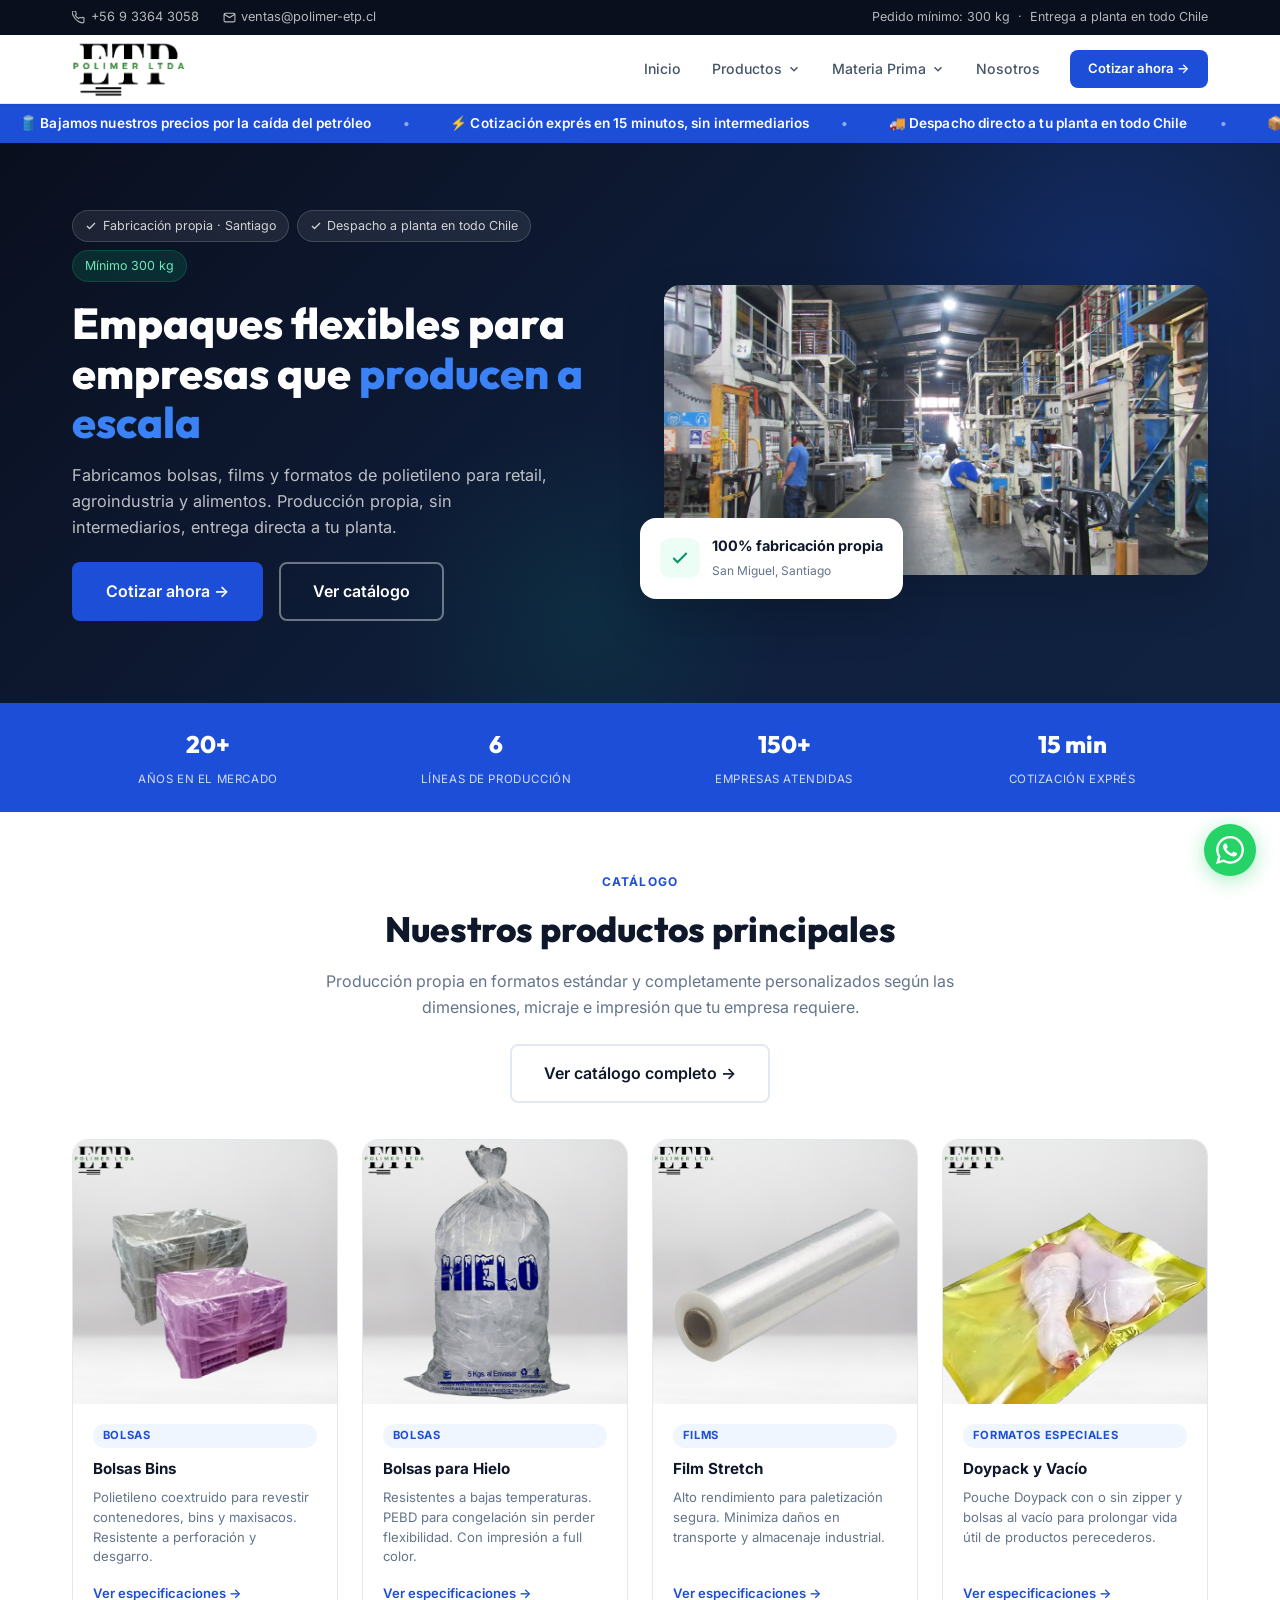
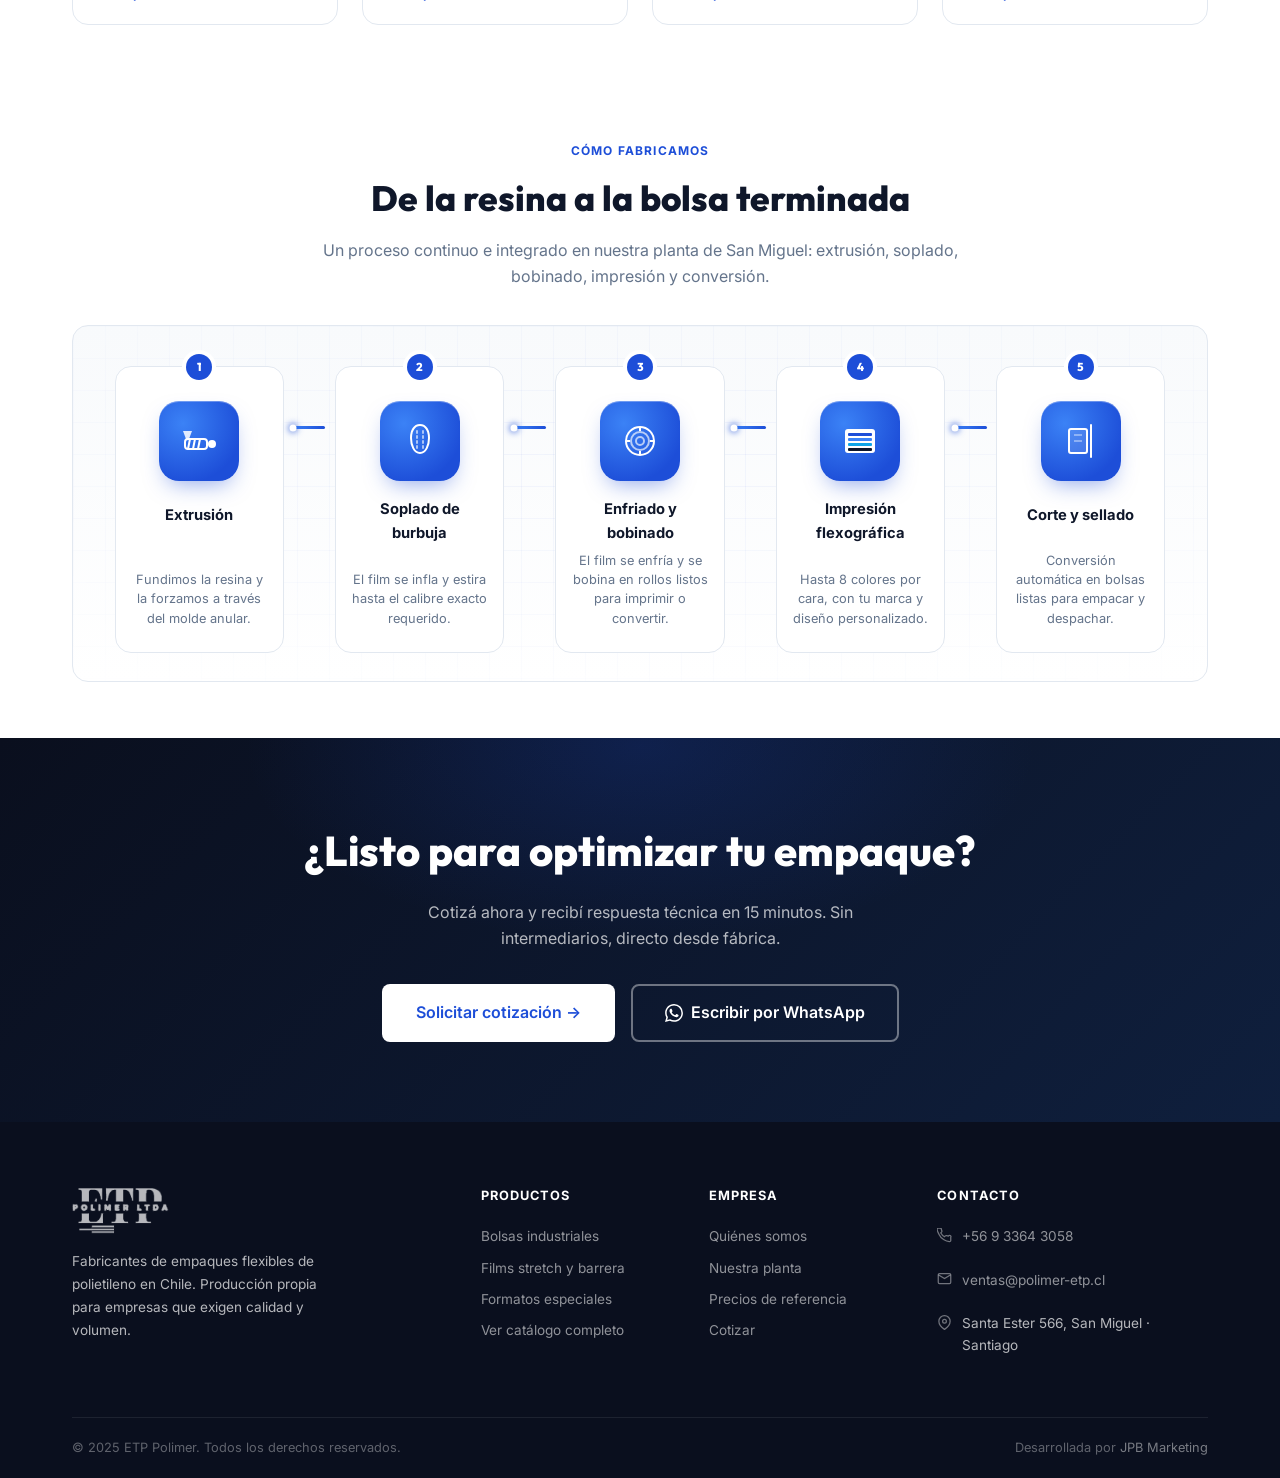
==== index.html @ 6f5d92e8 "feat: credit JPB Marketing in the footer of every page Reworded "Diseño por" to "Desarrollada por" o" ====
<!DOCTYPE html>
<html lang="es">
<head>
  <meta charset="UTF-8">
  <meta name="viewport" content="width=device-width, initial-scale=1.0">
  <title>ETP Polimer — Empaques Flexibles B2B para Empresas en Chile</title>
  <meta name="description" content="Fabricantes de empaques flexibles de polietileno en Chile. Bolsas industriales, films y formatos especiales para retail, agroindustria y alimentos. Pedido mínimo 300 kg.">
  <link rel="preconnect" href="https://fonts.googleapis.com">
  <link rel="preconnect" href="https://fonts.gstatic.com" crossorigin>
  <link href="https://fonts.googleapis.com/css2?family=Inter:wght@400;500;600;700&family=Outfit:wght@700;800;900&display=swap" rel="stylesheet">
  <link rel="stylesheet" href="styles.css">
  <link rel="icon" href="favicon.ico" sizes="any">
  <link rel="icon" type="image/png" sizes="32x32" href="img/favicon-32.png">
  <link rel="icon" type="image/png" sizes="192x192" href="img/favicon-192x192.png">
  <link rel="apple-touch-icon" href="apple-touch-icon.png">
  <!-- Google Ads (gtag.js) -->
  <script async src="https://www.googletagmanager.com/gtag/js?id=AW-18264515878"></script>
  <script>window.dataLayer=window.dataLayer||[];function gtag(){dataLayer.push(arguments);}gtag('js',new Date());gtag('config','AW-18264515878');</script>
</head>
<body>

<!-- TOPBAR -->
<div class="topbar">
  <div class="container">
    <div class="topbar-inner">
      <div class="topbar-left">
        <a href="tel:+56933643058">
          <svg width="13" height="13" viewBox="0 0 24 24" fill="none" stroke="currentColor" stroke-width="2"><path d="M22 16.92v3a2 2 0 01-2.18 2 19.79 19.79 0 01-8.63-3.07A19.5 19.5 0 013.07 9.81 19.79 19.79 0 01.01 1.23 2 2 0 012 .01h3a2 2 0 012 1.72c.127.96.361 1.903.7 2.81a2 2 0 01-.45 2.11L6.09 7.91a16 16 0 006 6l1.27-1.27a2 2 0 012.11-.45c.907.339 1.85.573 2.81.7A2 2 0 0122 14.92v2z"/></svg>
          +56 9 3364 3058
        </a>
        <a href="mailto:ventas@polimer-etp.cl">
          <svg width="13" height="13" viewBox="0 0 24 24" fill="none" stroke="currentColor" stroke-width="2"><path d="M4 4h16c1.1 0 2 .9 2 2v12c0 1.1-.9 2-2 2H4c-1.1 0-2-.9-2-2V6c0-1.1.9-2 2-2z"/><polyline points="22,6 12,12 2,6"/></svg>
          ventas@polimer-etp.cl
        </a>
      </div>
      <div class="topbar-right">Pedido mínimo: 300 kg &nbsp;·&nbsp; Entrega a planta en todo Chile</div>
    </div>
  </div>
</div>

<!-- HEADER -->
<header id="siteHeader" class="site-header">
  <div class="container">
    <div class="header-inner">
      <a href="index.html" class="site-logo">
        <img src="img/logo.png" alt="ETP Polimer">
      </a>
      <nav class="main-nav">
        <a href="index.html" class="nav-link">Inicio</a>
        <div class="nav-item">
          <span class="nav-link" tabindex="0">
            Productos
            <svg width="14" height="14" viewBox="0 0 24 24" fill="none" stroke="currentColor" stroke-width="2.5"><polyline points="6 9 12 15 18 9"/></svg>
          </span>
          <div class="dropdown">
            <a href="productos.html?cat=bolsas">
              <div class="dropdown-icon"><svg width="16" height="16" viewBox="0 0 24 24" fill="none" stroke="currentColor" stroke-width="2"><path d="M6 2L3 6v14a2 2 0 002 2h14a2 2 0 002-2V6l-3-4z"/><line x1="3" y1="6" x2="21" y2="6"/><path d="M16 10a4 4 0 01-8 0"/></svg></div>
              <div><strong>Bolsas Industriales</strong><span>Hielo, basura, wicketer, bins</span></div>
            </a>
            <a href="productos.html?cat=films">
              <div class="dropdown-icon"><svg width="16" height="16" viewBox="0 0 24 24" fill="none" stroke="currentColor" stroke-width="2"><rect x="2" y="7" width="20" height="14" rx="2"/><path d="M16 21V5a2 2 0 00-2-2h-4a2 2 0 00-2 2v16"/></svg></div>
              <div><strong>Films</strong><span>Stretch, barrera, laminados</span></div>
            </a>
            <a href="productos.html?cat=formatos">
              <div class="dropdown-icon"><svg width="16" height="16" viewBox="0 0 24 24" fill="none" stroke="currentColor" stroke-width="2"><path d="M21 16V8a2 2 0 00-1-1.73l-7-4a2 2 0 00-2 0l-7 4A2 2 0 003 8v8a2 2 0 001 1.73l7 4a2 2 0 002 0l7-4A2 2 0 0021 16z"/></svg></div>
              <div><strong>Formatos Especiales</strong><span>Doypack, vacío, cubre pallet</span></div>
            </a>
            <div class="dropdown-divider"></div>
            <a href="productos.html">
              <div class="dropdown-icon" style="background:var(--blue)"><svg width="16" height="16" viewBox="0 0 24 24" fill="none" stroke="white" stroke-width="2"><line x1="4" y1="6" x2="20" y2="6"/><line x1="4" y1="12" x2="20" y2="12"/><line x1="4" y1="18" x2="20" y2="18"/></svg></div>
              <div><strong>Ver catálogo completo</strong></div>
            </a>
          </div>
        </div>
        <div class="nav-item">
          <a href="precios.html" class="nav-link" tabindex="0">
            Materia Prima
            <svg width="14" height="14" viewBox="0 0 24 24" fill="none" stroke="currentColor" stroke-width="2.5"><polyline points="6 9 12 15 18 9"/></svg>
          </a>
          <div class="dropdown dropdown-prices">
            <div class="nav-price-card">
              <div class="nav-price-card-head">
                <span class="nav-price-label">Petróleo WTI</span>
                <span class="nav-price-badge">en vivo</span>
              </div>
              <div class="tradingview-widget-container" style="height:54px;">
                <div class="tradingview-widget-container__widget"></div>
                <script type="text/javascript" src="https://s3.tradingview.com/external-embedding/embed-widget-mini-symbol-overview.js" async>
                {
                  "symbol": "TVC:USOIL",
                  "width": "100%",
                  "height": "100%",
                  "locale": "es",
                  "dateRange": "1M",
                  "colorTheme": "light",
                  "isTransparent": true,
                  "autosize": true,
                  "chartOnly": false,
                  "noTimeScale": true
                }
                </script>
              </div>
            </div>
            <div class="nav-price-card">
              <div class="nav-price-card-head">
                <span class="nav-price-label">Índice Resinas (PPI)</span>
                <span class="nav-price-badge">en vivo</span>
              </div>
              <div class="tradingview-widget-container" style="height:54px;">
                <div class="tradingview-widget-container__widget"></div>
                <script type="text/javascript" src="https://s3.tradingview.com/external-embedding/embed-widget-mini-symbol-overview.js" async>
                {
                  "symbol": "FRED:PCU325211325211",
                  "width": "100%",
                  "height": "100%",
                  "locale": "es",
                  "dateRange": "3M",
                  "colorTheme": "light",
                  "isTransparent": true,
                  "autosize": true,
                  "chartOnly": false,
                  "noTimeScale": true
                }
                </script>
              </div>
            </div>
            <a href="precios.html" class="dropdown-view-all">Ver precios completos →</a>
          </div>
        </div>
        <a href="nosotros.html" class="nav-link">Nosotros</a>
        <a href="https://wa.me/56933643058?text=Hola%2C%20quiero%20cotizar%20empaques%20para%20mi%20empresa." target="_blank" rel="noopener" class="btn btn-primary btn-sm header-cta">Cotizar ahora →</a>
      </nav>
      <button id="hamburger" class="hamburger" aria-label="Menú">
        <span></span><span></span><span></span>
      </button>
    </div>
  </div>
</header>
<!-- PRICE TICKER -->
<div class="price-ticker" aria-hidden="true">
  <div class="price-ticker-track">
    <span class="price-ticker-item">🛢️ Bajamos nuestros precios por la caída del petróleo</span>
    <span class="price-ticker-item">⚡ Cotización exprés en 15 minutos, sin intermediarios</span>
    <span class="price-ticker-item">🚚 Despacho directo a tu planta en todo Chile</span>
    <span class="price-ticker-item">📦 Fabricación propia · Pedido mínimo 300 kg</span>
    <span class="price-ticker-item">🛢️ Bajamos nuestros precios por la caída del petróleo</span>
    <span class="price-ticker-item">⚡ Cotización exprés en 15 minutos, sin intermediarios</span>
    <span class="price-ticker-item">🚚 Despacho directo a tu planta en todo Chile</span>
    <span class="price-ticker-item">📦 Fabricación propia · Pedido mínimo 300 kg</span>
  </div>
</div>


<!-- MOBILE NAV -->
<div id="mobileNavOverlay" class="mobile-nav-overlay"></div>
<nav id="mobileNav" class="mobile-nav">
  <div class="mobile-nav-header">
    <img src="img/logo.png" alt="ETP Polimer" style="height:46px;">
    <button id="mobileNavClose" class="mobile-nav-close" aria-label="Cerrar">
      <svg width="20" height="20" viewBox="0 0 24 24" fill="none" stroke="currentColor" stroke-width="2.5"><line x1="18" y1="6" x2="6" y2="18"/><line x1="6" y1="6" x2="18" y2="18"/></svg>
    </button>
  </div>
  <div class="mobile-nav-body">
    <a href="index.html" class="mobile-nav-link" style="font-weight:600;">Inicio</a>
    <span class="mobile-nav-label">Productos</span>
    <a href="productos.html?cat=bolsas" class="mobile-nav-link">
      <svg width="16" height="16" viewBox="0 0 24 24" fill="none" stroke="currentColor" stroke-width="2"><path d="M6 2L3 6v14a2 2 0 002 2h14a2 2 0 002-2V6l-3-4z"/></svg>
      Bolsas Industriales
    </a>
    <a href="productos.html?cat=films" class="mobile-nav-link">
      <svg width="16" height="16" viewBox="0 0 24 24" fill="none" stroke="currentColor" stroke-width="2"><rect x="2" y="7" width="20" height="14" rx="2"/></svg>
      Films
    </a>
    <a href="productos.html?cat=formatos" class="mobile-nav-link">
      <svg width="16" height="16" viewBox="0 0 24 24" fill="none" stroke="currentColor" stroke-width="2"><path d="M21 16V8a2 2 0 00-1-1.73l-7-4a2 2 0 00-2 0l-7 4A2 2 0 003 8v8a2 2 0 001 1.73l7 4a2 2 0 002 0l7-4A2 2 0 0021 16z"/></svg>
      Formatos Especiales
    </a>
    <a href="productos.html" class="mobile-nav-link" style="font-weight:600;color:var(--blue)">Ver catálogo completo →</a>
    <br>
    <span class="mobile-nav-label">Empresa</span>
    <a href="precios.html" class="mobile-nav-link">Materia Prima</a>
    <a href="nosotros.html" class="mobile-nav-link">
      <svg width="16" height="16" viewBox="0 0 24 24" fill="none" stroke="currentColor" stroke-width="2"><path d="M3 9l9-7 9 7v11a2 2 0 01-2 2H5a2 2 0 01-2-2z"/><polyline points="9 22 9 12 15 12 15 22"/></svg>
      Nosotros
    </a>
  </div>
  <div class="mobile-nav-footer">
    <a href="https://wa.me/56933643058?text=Hola%2C%20quiero%20cotizar%20empaques%20para%20mi%20empresa." target="_blank" rel="noopener" class="btn btn-primary btn-block">Cotizar ahora →</a>
  </div>
</nav>

<!-- HERO -->
<section class="hero">
  <div class="container">
    <div class="hero-grid">
      <div class="hero-content">
        <div class="hero-tags">
          <span class="hero-tag">
            <svg width="12" height="12" viewBox="0 0 24 24" fill="none" stroke="currentColor" stroke-width="2.5"><polyline points="20 6 9 17 4 12"/></svg>
            Fabricación propia · Santiago
          </span>
          <span class="hero-tag">
            <svg width="12" height="12" viewBox="0 0 24 24" fill="none" stroke="currentColor" stroke-width="2.5"><polyline points="20 6 9 17 4 12"/></svg>
            Despacho a planta en todo Chile
          </span>
          <span class="hero-tag green">Mínimo 300 kg</span>
        </div>
        <h1>Empaques flexibles para empresas que <span>producen a escala</span></h1>
        <p>Fabricamos bolsas, films y formatos de polietileno para retail, agroindustria y alimentos. Producción propia, sin intermediarios, entrega directa a tu planta.</p>
        <div class="hero-actions">
          <a href="https://wa.me/56933643058?text=Hola%2C%20quiero%20cotizar%20empaques%20para%20mi%20empresa." target="_blank" rel="noopener" class="btn btn-primary btn-lg">Cotizar ahora →</a>
          <a href="productos.html" class="btn btn-outline-white btn-lg">Ver catálogo</a>
        </div>
      </div>
      <div class="hero-image-col reveal">
        <img src="img/hero-planta.jpg" alt="Planta de producción ETP Polimer" class="hero-img">
        <div class="hero-badge-float">
          <div class="hbf-icon">
            <svg width="20" height="20" viewBox="0 0 24 24" fill="none" stroke="#059669" stroke-width="2.5"><polyline points="20 6 9 17 4 12"/></svg>
          </div>
          <div class="hbf-text">
            <strong>100% fabricación propia</strong>
            <span>San Miguel, Santiago</span>
          </div>
        </div>
      </div>
    </div>
  </div>
</section>

<!-- STATS BAR -->
<div class="stats-bar">
  <div class="container">
    <div class="stats-grid">
      <div class="stat-item">
        <span class="stat-num" data-count="20" data-suffix="+">20+</span>
        <span class="stat-lbl">Años en el mercado</span>
      </div>
      <div class="stat-item">
        <span class="stat-num" data-count="6" data-suffix="">6</span>
        <span class="stat-lbl">Líneas de producción</span>
      </div>
      <div class="stat-item">
        <span class="stat-num" data-count="150" data-suffix="+">150+</span>
        <span class="stat-lbl">Empresas atendidas</span>
      </div>
      <div class="stat-item">
        <span class="stat-num" data-count="15" data-suffix=" min">15 min</span>
        <span class="stat-lbl">Cotización exprés</span>
      </div>
    </div>
  </div>
</div>

<!-- HERO IMAGE (solo mobile) -->
<div class="hero-image-mobile">
  <img src="img/hero-planta.jpg" alt="Planta de producción ETP Polimer" class="hero-img-mobile">
  <div class="hero-badge-float-mobile">
    <div class="hbf-icon">
      <svg width="18" height="18" viewBox="0 0 24 24" fill="none" stroke="#059669" stroke-width="2.5"><polyline points="20 6 9 17 4 12"/></svg>
    </div>
    <div class="hbf-text">
      <strong>100% fabricación propia</strong>
      <span>San Miguel, Santiago</span>
    </div>
  </div>
</div>

<!-- PRODUCTOS DESTACADOS -->
<section class="section-pad" id="productos">
  <div class="container">
    <div class="section-header reveal">
      <span class="section-label">Catálogo</span>
      <h2>Nuestros productos principales</h2>
      <p>Producción propia en formatos estándar y completamente personalizados según las dimensiones, micraje e impresión que tu empresa requiere.</p>
      <a href="productos.html" class="btn btn-outline btn-lg" style="margin-top:1.5rem;">Ver catálogo completo →</a>
    </div>
    <div class="products-grid">
      <a href="producto.html?id=bolsas-bins" class="product-card reveal reveal-delay-1">
        <div class="product-card-img">
          <img src="img/prod-bins.jpg" alt="Bolsas Bins de Polietileno Coextruido">
        </div>
        <div class="product-card-body">
          <span class="product-badge">Bolsas</span>
          <h3>Bolsas Bins</h3>
          <p>Polietileno coextruido para revestir contenedores, bins y maxisacos. Resistente a perforación y desgarro.</p>
          <span class="product-card-link">Ver especificaciones →</span>
        </div>
      </a>
      <a href="producto.html?id=bolsas-hielo" class="product-card reveal reveal-delay-2">
        <div class="product-card-img">
          <img src="img/prod-hielo.jpg" alt="Bolsas para Hielo">
        </div>
        <div class="product-card-body">
          <span class="product-badge">Bolsas</span>
          <h3>Bolsas para Hielo</h3>
          <p>Resistentes a bajas temperaturas. PEBD para congelación sin perder flexibilidad. Con impresión a full color.</p>
          <span class="product-card-link">Ver especificaciones →</span>
        </div>
      </a>
      <a href="producto.html?id=film-stretch" class="product-card reveal reveal-delay-3">
        <div class="product-card-img">
          <img src="img/prod-film-stretch.jpg" alt="Film Stretch">
        </div>
        <div class="product-card-body">
          <span class="product-badge">Films</span>
          <h3>Film Stretch</h3>
          <p>Alto rendimiento para paletización segura. Minimiza daños en transporte y almacenaje industrial.</p>
          <span class="product-card-link">Ver especificaciones →</span>
        </div>
      </a>
      <a href="producto.html?id=puche-doypack" class="product-card reveal reveal-delay-4">
        <div class="product-card-img" style="background:var(--gray-100);display:flex;align-items:center;justify-content:center;min-height:200px;">
          <img src="img/bolsa-puuch-0_edited.jpg" alt="Doypack" style="object-fit:cover;width:100%;height:100%;">
        </div>
        <div class="product-card-body">
          <span class="product-badge">Formatos Especiales</span>
          <h3>Doypack y Vacío</h3>
          <p>Pouche Doypack con o sin zipper y bolsas al vacío para prolongar vida útil de productos perecederos.</p>
          <span class="product-card-link">Ver especificaciones →</span>
        </div>
      </a>
    </div>
  </div>
</section>

<!-- CÓMO FABRICAMOS -->
<section class="section-pad" id="fabricacion">
  <div class="container">
    <div class="section-header reveal">
      <span class="section-label">Cómo fabricamos</span>
      <h2>De la resina a la bolsa terminada</h2>
      <p>Un proceso continuo e integrado en nuestra planta de San Miguel: extrusión, soplado, bobinado, impresión y conversión.</p>
    </div>
    <div class="mp-panel">
      <div class="mp-process">
        <div class="mp-stage reveal reveal-delay-1">
          <div class="mp-card">
            <span class="mp-step-badge">1</span>
            <div class="mp-icon mp-icon-extruder">
              <svg width="40" height="40" viewBox="0 0 40 40" fill="none" stroke="white" stroke-width="2" stroke-linecap="round" stroke-linejoin="round">
                <path d="M4 10h9l-3 8H7z" fill="rgba(255,255,255,.85)" stroke="none"/>
                <rect x="6" y="18" width="22" height="10" rx="3"/>
                <line x1="11" y1="18" x2="9" y2="28"/>
                <line x1="16" y1="18" x2="14" y2="28"/>
                <line x1="21" y1="18" x2="19" y2="28"/>
                <circle class="mp-glow" cx="33" cy="23" r="4" fill="white" stroke="none"/>
              </svg>
            </div>
            <h3>Extrusión</h3>
            <p>Fundimos la resina y la forzamos a través del molde anular.</p>
          </div>
        </div>
        <div class="mp-connector"></div>
        <div class="mp-stage reveal reveal-delay-2">
          <div class="mp-card">
            <span class="mp-step-badge">2</span>
            <div class="mp-icon mp-icon-bubble">
              <svg width="40" height="40" viewBox="0 0 40 40" fill="none" stroke="white" stroke-width="2" stroke-linecap="round">
                <path class="mp-balloon" d="M20 4c6 0 9 6 9 13s-3 15-9 15-9-8-9-15 3-13 9-13z"/>
                <line x1="17" y1="10" x2="17" y2="28" stroke-dasharray="2 3" opacity=".6"/>
                <line x1="23" y1="10" x2="23" y2="28" stroke-dasharray="2 3" opacity=".6"/>
              </svg>
            </div>
            <h3>Soplado de burbuja</h3>
            <p>El film se infla y estira hasta el calibre exacto requerido.</p>
          </div>
        </div>
        <div class="mp-connector"></div>
        <div class="mp-stage reveal reveal-delay-3">
          <div class="mp-card">
            <span class="mp-step-badge">3</span>
            <div class="mp-icon mp-icon-winder">
              <svg width="40" height="40" viewBox="0 0 40 40" fill="none" stroke="white" stroke-width="2">
                <g class="mp-spin">
                  <circle cx="20" cy="20" r="14"/>
                  <circle cx="20" cy="20" r="9" opacity=".65"/>
                  <circle cx="20" cy="20" r="4" opacity=".65"/>
                  <line x1="20" y1="6" x2="20" y2="10"/>
                  <line x1="20" y1="30" x2="20" y2="34"/>
                  <line x1="6" y1="20" x2="10" y2="20"/>
                  <line x1="30" y1="20" x2="34" y2="20"/>
                </g>
              </svg>
            </div>
            <h3>Enfriado y bobinado</h3>
            <p>El film se enfría y se bobina en rollos listos para imprimir o convertir.</p>
          </div>
        </div>
        <div class="mp-connector"></div>
        <div class="mp-stage reveal reveal-delay-4">
          <div class="mp-card">
            <span class="mp-step-badge">4</span>
            <div class="mp-icon mp-icon-print">
              <svg width="40" height="40" viewBox="0 0 40 40" fill="none">
                <rect x="5" y="8" width="30" height="24" rx="3" fill="white"/>
                <rect class="mp-stripe mp-stripe-1" x="8" y="12" width="24" height="3" rx="1" fill="#1D4ED8"/>
                <rect class="mp-stripe mp-stripe-2" x="8" y="17" width="24" height="3" rx="1" fill="#3B82F6"/>
                <rect class="mp-stripe mp-stripe-3" x="8" y="22" width="24" height="3" rx="1" fill="#0EA5E9"/>
                <rect class="mp-stripe mp-stripe-4" x="8" y="27" width="24" height="3" rx="1" fill="#0F172A"/>
              </svg>
            </div>
            <h3>Impresión flexográfica</h3>
            <p>Hasta 8 colores por cara, con tu marca y diseño personalizado.</p>
          </div>
        </div>
        <div class="mp-connector"></div>
        <div class="mp-stage reveal reveal-delay-4">
          <div class="mp-card">
            <span class="mp-step-badge">5</span>
            <div class="mp-icon mp-icon-cut">
              <svg width="40" height="40" viewBox="0 0 40 40" fill="none">
                <rect x="8" y="8" width="18" height="24" rx="2" stroke="white" stroke-width="2" fill="rgba(255,255,255,.12)"/>
                <line x1="13" y1="14" x2="21" y2="14" stroke="white" stroke-width="1.5" opacity=".5"/>
                <line x1="13" y1="20" x2="21" y2="20" stroke="white" stroke-width="1.5" opacity=".5"/>
                <line class="mp-blade" x1="30" y1="4" x2="30" y2="36" stroke="white" stroke-width="2" stroke-linecap="round"/>
              </svg>
            </div>
            <h3>Corte y sellado</h3>
            <p>Conversión automática en bolsas listas para empacar y despachar.</p>
          </div>
        </div>
      </div>
    </div>
  </div>
</section>


<!-- CTA BANNER -->
<section class="cta-banner">
  <div class="container">
    <h2 class="reveal">¿Listo para optimizar tu empaque?</h2>
    <p class="reveal">Cotizá ahora y recibí respuesta técnica en 15 minutos. Sin intermediarios, directo desde fábrica.</p>
    <div class="cta-actions reveal">
      <a href="https://wa.me/56933643058?text=Hola%2C%20quiero%20cotizar%20empaques%20para%20mi%20empresa." target="_blank" rel="noopener" class="btn btn-white btn-lg">Solicitar cotización →</a>
      <a href="https://wa.me/56933643058?text=Hola%2C%20quiero%20cotizar%20empaques%20para%20mi%20empresa." class="btn btn-outline-white btn-lg" target="_blank" rel="noopener">
        <svg width="18" height="18" viewBox="0 0 24 24" fill="currentColor"><path d="M17.472 14.382c-.297-.149-1.758-.867-2.03-.967-.273-.099-.471-.148-.67.15-.197.297-.767.966-.94 1.164-.173.199-.347.223-.644.075-.297-.15-1.255-.463-2.39-1.475-.883-.788-1.48-1.761-1.653-2.059-.173-.297-.018-.458.13-.606.134-.133.298-.347.446-.52.149-.174.198-.298.298-.497.099-.198.05-.371-.025-.52-.075-.149-.669-1.612-.916-2.207-.242-.579-.487-.5-.669-.51-.173-.008-.371-.01-.57-.01-.198 0-.52.074-.792.372-.272.297-1.04 1.016-1.04 2.479 0 1.462 1.065 2.875 1.213 3.074.149.198 2.096 3.2 5.077 4.487.709.306 1.262.489 1.694.625.712.227 1.36.195 1.871.118.571-.085 1.758-.719 2.006-1.413.248-.694.248-1.289.173-1.413-.074-.124-.272-.198-.57-.347m-5.421 7.403h-.004a9.87 9.87 0 01-5.031-1.378l-.361-.214-3.741.982.998-3.648-.235-.374a9.86 9.86 0 01-1.51-5.26c.001-5.45 4.436-9.884 9.888-9.884 2.64 0 5.122 1.03 6.988 2.898a9.825 9.825 0 012.893 6.994c-.003 5.45-4.437 9.884-9.885 9.884m8.413-18.297A11.815 11.815 0 0012.05 0C5.495 0 .16 5.335.157 11.892c0 2.096.547 4.142 1.588 5.945L.057 24l6.305-1.654a11.882 11.882 0 005.683 1.448h.005c6.554 0 11.89-5.335 11.893-11.893a11.821 11.821 0 00-3.48-8.413z"/></svg>
        Escribir por WhatsApp
      </a>
    </div>
  </div>
</section>

<!-- FOOTER -->
<footer class="footer">
  <div class="container">
    <div class="footer-grid">
      <div class="footer-brand">
        <img src="img/logo.png" alt="ETP Polimer" class="footer-logo">
        <p>Fabricantes de empaques flexibles de polietileno en Chile. Producción propia para empresas que exigen calidad y volumen.</p>
      </div>
      <div class="footer-col">
        <h4>Productos</h4>
        <a href="productos.html?cat=bolsas">Bolsas industriales</a>
        <a href="productos.html?cat=films">Films stretch y barrera</a>
        <a href="productos.html?cat=formatos">Formatos especiales</a>
        <a href="productos.html">Ver catálogo completo</a>
      </div>
      <div class="footer-col">
        <h4>Empresa</h4>
        <a href="nosotros.html">Quiénes somos</a>
        <a href="nosotros.html#planta">Nuestra planta</a>
        <a href="precios.html">Precios de referencia</a>
        <a href="https://wa.me/56933643058?text=Hola%2C%20quiero%20cotizar%20empaques%20para%20mi%20empresa." target="_blank" rel="noopener">Cotizar</a>
      </div>
      <div class="footer-col">
        <h4>Contacto</h4>
        <div class="footer-contact-item">
          <svg width="15" height="15" viewBox="0 0 24 24" fill="none" stroke="currentColor" stroke-width="2"><path d="M22 16.92v3a2 2 0 01-2.18 2 19.79 19.79 0 01-8.63-3.07A19.5 19.5 0 013.07 9.81 19.79 19.79 0 01.01 1.23 2 2 0 012 .01h3a2 2 0 012 1.72c.127.96.361 1.903.7 2.81a2 2 0 01-.45 2.11L6.09 7.91a16 16 0 006 6l1.27-1.27a2 2 0 012.11-.45c.907.339 1.85.573 2.81.7A2 2 0 0122 14.92v2z"/></svg>
          <a href="tel:+56933643058">+56 9 3364 3058</a>
        </div>
        <div class="footer-contact-item">
          <svg width="15" height="15" viewBox="0 0 24 24" fill="none" stroke="currentColor" stroke-width="2"><path d="M4 4h16c1.1 0 2 .9 2 2v12c0 1.1-.9 2-2 2H4c-1.1 0-2-.9-2-2V6c0-1.1.9-2 2-2z"/><polyline points="22,6 12,12 2,6"/></svg>
          <a href="mailto:ventas@polimer-etp.cl">ventas@polimer-etp.cl</a>
        </div>
        <div class="footer-contact-item">
          <svg width="15" height="15" viewBox="0 0 24 24" fill="none" stroke="currentColor" stroke-width="2"><path d="M21 10c0 7-9 13-9 13s-9-6-9-13a9 9 0 0118 0z"/><circle cx="12" cy="10" r="3"/></svg>
          <span>Santa Ester 566, San Miguel · Santiago</span>
        </div>
      </div>
    </div>
    <div class="footer-bottom">
      <span>© 2025 ETP Polimer. Todos los derechos reservados.</span>
      <span>Desarrollada por <a href="https://jpbmarketing.cl" style="color:rgba(255,255,255,.45);">JPB Marketing</a></span>
    </div>
  </div>
</footer>

<!-- WA FLOAT -->
<a href="https://wa.me/56933643058?text=Hola%2C%20quiero%20cotizar%20empaques%20para%20mi%20empresa." class="wa-float" target="_blank" rel="noopener" aria-label="WhatsApp">
  <svg width="28" height="28" viewBox="0 0 24 24" fill="white"><path d="M17.472 14.382c-.297-.149-1.758-.867-2.03-.967-.273-.099-.471-.148-.67.15-.197.297-.767.966-.94 1.164-.173.199-.347.223-.644.075-.297-.15-1.255-.463-2.39-1.475-.883-.788-1.48-1.761-1.653-2.059-.173-.297-.018-.458.13-.606.134-.133.298-.347.446-.52.149-.174.198-.298.298-.497.099-.198.05-.371-.025-.52-.075-.149-.669-1.612-.916-2.207-.242-.579-.487-.5-.669-.51-.173-.008-.371-.01-.57-.01-.198 0-.52.074-.792.372-.272.297-1.04 1.016-1.04 2.479 0 1.462 1.065 2.875 1.213 3.074.149.198 2.096 3.2 5.077 4.487.709.306 1.262.489 1.694.625.712.227 1.36.195 1.871.118.571-.085 1.758-.719 2.006-1.413.248-.694.248-1.289.173-1.413-.074-.124-.272-.198-.57-.347m-5.421 7.403h-.004a9.87 9.87 0 01-5.031-1.378l-.361-.214-3.741.982.998-3.648-.235-.374a9.86 9.86 0 01-1.51-5.26c.001-5.45 4.436-9.884 9.888-9.884 2.64 0 5.122 1.03 6.988 2.898a9.825 9.825 0 012.893 6.994c-.003 5.45-4.437 9.884-9.885 9.884m8.413-18.297A11.815 11.815 0 0012.05 0C5.495 0 .16 5.335.157 11.892c0 2.096.547 4.142 1.588 5.945L.057 24l6.305-1.654a11.882 11.882 0 005.683 1.448h.005c6.554 0 11.89-5.335 11.893-11.893a11.821 11.821 0 00-3.48-8.413z"/></svg>
</a>

<script src="main.js"></script>
<script src="wa-bubble.js"></script>
<!-- Google Ads: conversion clic WhatsApp -->
<script>
(function(){
  document.addEventListener('click', function(e){
    var a = e.target.closest ? e.target.closest('a[href*="wa.me"]') : null;
    if(a && typeof gtag==='function'){
      gtag('event','conversion',{'send_to':'AW-18264515878/K7VtCLnWt8QcEKbKmYVE'});
    }
  }, true);
})();
</script>
</body>
</html>
---- styles.css ----
/* ═══════════════════════════════════════════════
   ETP POLIMER — Design System B2B
   ═══════════════════════════════════════════════ */

:root {
  --dark:       #0A0F1E;
  --navy:       #0F172A;
  --blue:       #1D4ED8;
  --blue-light: #3B82F6;
  --blue-pale:  #EFF6FF;
  --green:      #059669;
  --green-pale: #ECFDF5;
  --white:      #FFFFFF;
  --gray-50:    #F8FAFC;
  --gray-100:   #F1F5F9;
  --gray-200:   #E2E8F0;
  --gray-400:   #94A3B8;
  --gray-600:   #475569;
  --gray-800:   #1E293B;
  --text:       #0F172A;
  --text-light: #64748B;
  --border:     #E2E8F0;
  --radius:     8px;
  --radius-lg:  16px;
  --shadow-sm:  0 1px 3px rgba(0,0,0,.08);
  --shadow:     0 4px 16px rgba(0,0,0,.10);
  --shadow-lg:  0 20px 48px rgba(0,0,0,.14);
  --transition: .2s ease;
}

*, *::before, *::after { box-sizing: border-box; margin: 0; padding: 0; }
html { scroll-behavior: smooth; }
body { font-family: 'Inter', sans-serif; color: var(--text); background: var(--white); font-size: 16px; line-height: 1.6; -webkit-font-smoothing: antialiased; }
img { display: block; max-width: 100%; }
a { text-decoration: none; color: inherit; }
.container { max-width: 1200px; margin: 0 auto; padding: 0 2rem; }

/* BUTTONS */
.btn { display: inline-flex; align-items: center; gap: .5rem; padding: .7rem 1.5rem; border-radius: var(--radius); font-weight: 600; font-size: .9rem; cursor: pointer; border: 2px solid transparent; transition: all var(--transition); white-space: nowrap; }
.btn-primary { background: var(--blue); color: var(--white); }
.btn-primary:hover { background: #1E40AF; transform: translateY(-1px); box-shadow: var(--shadow); }
.btn-dark { background: var(--dark); color: var(--white); }
.btn-dark:hover { background: var(--navy); }
.btn-outline { border-color: var(--border); color: var(--text); background: var(--white); }
.btn-outline:hover { border-color: var(--blue); color: var(--blue); }
.btn-outline-white { border-color: rgba(255,255,255,.4); color: var(--white); }
.btn-outline-white:hover { border-color: var(--white); background: rgba(255,255,255,.1); }
.btn-white { background: var(--white); color: var(--blue); }
.btn-white:hover { background: var(--gray-50); }
.btn-ghost { color: var(--blue); background: var(--blue-pale); }
.btn-ghost:hover { background: #DBEAFE; }
.btn-lg { padding: .9rem 2rem; font-size: 1rem; }
.btn-sm { padding: .4rem 1rem; font-size: .82rem; }
.btn-block { width: 100%; justify-content: center; }

/* TOP BAR */
.topbar { background: var(--dark); color: rgba(255,255,255,.7); font-size: .8rem; padding: .45rem 0; }
.topbar-inner { display: flex; justify-content: space-between; align-items: center; gap: 1rem; }
.topbar a { color: rgba(255,255,255,.7); display: flex; align-items: center; gap: .35rem; transition: color var(--transition); }
.topbar a:hover { color: var(--white); }
.topbar-left { display: flex; gap: 1.5rem; }
.topbar-right { font-size: .78rem; }

/* HEADER */
.site-header { position: sticky; top: 0; z-index: 100; background: var(--white); border-bottom: 1px solid var(--border); box-shadow: var(--shadow-sm); }
.header-inner { display: flex; align-items: center; gap: 1.5rem; height: 68px; }
.site-logo img { height: 56px; width: auto; }
.main-nav { display: flex; align-items: center; gap: .25rem; margin-left: auto; }
.nav-item { position: relative; }
.nav-link { display: flex; align-items: center; gap: .3rem; padding: .5rem .85rem; font-size: .88rem; font-weight: 500; color: var(--gray-600); border-radius: var(--radius); transition: all var(--transition); cursor: pointer; }
.nav-link:hover, .nav-link.active { color: var(--blue); background: var(--blue-pale); }
.nav-link svg { transition: transform var(--transition); }
.nav-item:hover .nav-link svg { transform: rotate(180deg); }
.dropdown { position: absolute; top: calc(100% + .5rem); left: 0; background: var(--white); border: 1px solid var(--border); border-radius: var(--radius-lg); box-shadow: var(--shadow-lg); min-width: 270px; padding: .5rem; opacity: 0; visibility: hidden; transform: translateY(-8px); transition: all var(--transition); z-index: 200; }
.nav-item:hover .dropdown { opacity: 1; visibility: visible; transform: translateY(0); }
.dropdown a { display: flex; align-items: center; gap: .75rem; padding: .65rem .85rem; border-radius: var(--radius); font-size: .87rem; color: var(--gray-600); transition: all var(--transition); }
.dropdown a:hover { background: var(--blue-pale); color: var(--blue); }
.dropdown-icon { width: 36px; height: 36px; background: var(--gray-100); border-radius: 8px; display: flex; align-items: center; justify-content: center; flex-shrink: 0; transition: background var(--transition); }
.dropdown a:hover .dropdown-icon { background: #DBEAFE; }
.dropdown-icon + div { display: flex; flex-direction: column; gap: .15rem; min-width: 0; }
.dropdown-icon + div strong { font-size: .87rem; font-weight: 600; color: var(--text); line-height: 1.3; }
.dropdown-icon + div span { font-size: .76rem; color: var(--text-light); line-height: 1.3; }
.dropdown-divider { height: 1px; background: var(--border); margin: .4rem 0; }
.header-cta { margin-left: .75rem; }
.hamburger { display: none; flex-direction: column; gap: 5px; background: none; border: none; cursor: pointer; padding: .5rem; margin-left: auto; }
.hamburger span { width: 22px; height: 2px; background: var(--text); border-radius: 2px; transition: all .3s; display: block; }

/* MOBILE NAV */
.mobile-nav { position: fixed; top: 0; right: -100%; width: 280px; height: 100vh; background: var(--white); z-index: 300; transition: right .3s ease; overflow-y: auto; box-shadow: var(--shadow-lg); display: flex; flex-direction: column; }
.mobile-nav.open { right: 0; }
.mobile-nav-header { display: flex; justify-content: space-between; align-items: center; padding: 1.25rem 1.5rem; border-bottom: 1px solid var(--border); }
.mobile-nav-close { background: none; border: none; cursor: pointer; width: 32px; height: 32px; display: flex; align-items: center; justify-content: center; border-radius: 6px; color: var(--gray-600); }
.mobile-nav-close:hover { background: var(--gray-100); }
.mobile-nav-body { padding: 1rem; flex: 1; }
.mobile-nav-label { font-size: .72rem; font-weight: 700; color: var(--gray-400); text-transform: uppercase; letter-spacing: .08em; padding: 0 .5rem; margin-bottom: .5rem; display: block; }
.mobile-nav-link { display: flex; align-items: center; gap: .75rem; padding: .65rem .75rem; border-radius: var(--radius); font-size: .9rem; color: var(--gray-600); transition: all var(--transition); }
.mobile-nav-link:hover { background: var(--blue-pale); color: var(--blue); }
.mobile-nav-footer { padding: 1rem 1.5rem; border-top: 1px solid var(--border); }
.mobile-nav-overlay { position: fixed; inset: 0; background: rgba(0,0,0,.4); z-index: 299; opacity: 0; visibility: hidden; transition: all .3s; }
.mobile-nav-overlay.open { opacity: 1; visibility: visible; }

/* PAGE HEADER */
.page-header { background: var(--navy); color: var(--white); padding: 4rem 0 3rem; }
.page-header .section-label { color: var(--blue-light); }
.page-header h1 { font-family: 'Outfit', sans-serif; font-size: clamp(2rem, 4vw, 2.8rem); font-weight: 800; margin: .5rem 0 1rem; }
.page-header p { color: rgba(255,255,255,.7); max-width: 540px; }
.breadcrumb { display: flex; align-items: center; gap: .5rem; font-size: .82rem; color: rgba(255,255,255,.5); margin-bottom: 1rem; }
.breadcrumb a { color: rgba(255,255,255,.5); }
.breadcrumb a:hover { color: var(--white); }
.breadcrumb span { color: rgba(255,255,255,.3); }

/* HERO */
.hero { background: linear-gradient(135deg, var(--dark) 0%, #0F1F3D 60%, #112240 100%); color: var(--white); padding: 4.2rem 0 3.4rem; position: relative; overflow: hidden; }
.hero::before { content: ''; position: absolute; top: -30%; right: -10%; width: 600px; height: 600px; background: radial-gradient(circle, rgba(29,78,216,.25) 0%, transparent 70%); pointer-events: none; }
.hero::after { content: ''; position: absolute; bottom: -20%; left: 30%; width: 400px; height: 400px; background: radial-gradient(circle, rgba(5,150,105,.12) 0%, transparent 70%); pointer-events: none; }
.hero-grid { display: grid; grid-template-columns: 1fr 1fr; gap: 3rem; align-items: center; position: relative; z-index: 1; }
.hero-tags { display: flex; flex-wrap: wrap; gap: .5rem; margin-bottom: 1.1rem; }
.hero-tag { display: inline-flex; align-items: center; gap: .35rem; background: rgba(255,255,255,.08); border: 1px solid rgba(255,255,255,.15); padding: .3rem .75rem; border-radius: 100px; font-size: .78rem; color: rgba(255,255,255,.8); }
.hero-tag.green { background: rgba(5,150,105,.2); border-color: rgba(5,150,105,.3); color: #6EE7B7; }
.hero h1 { font-family: 'Outfit', sans-serif; font-size: clamp(1.9rem, 3.6vw, 2.7rem); font-weight: 800; line-height: 1.15; margin-bottom: .85rem; }
.hero h1 span { color: var(--blue-light); }
.hero p { color: rgba(255,255,255,.72); font-size: 1.02rem; line-height: 1.6; margin-bottom: 1.4rem; max-width: 480px; }
.hero-actions { display: flex; gap: 1rem; flex-wrap: wrap; margin-bottom: 1.75rem; }
.hero-stats { display: flex; gap: 2.5rem; padding-top: 1.4rem; border-top: 1px solid rgba(255,255,255,.1); }
.hero-stat-num { font-family: 'Outfit', sans-serif; font-size: 1.6rem; font-weight: 800; color: var(--white); display: block; }
.hero-stat-lbl { font-size: .78rem; color: rgba(255,255,255,.5); text-transform: uppercase; letter-spacing: .05em; }
.hero-image-col { position: relative; }
.hero-img { width: 100%; height: 290px; object-fit: cover; border-radius: var(--radius-lg); box-shadow: var(--shadow-lg); }
.hero-badge-float { position: absolute; bottom: -1.5rem; left: -1.5rem; background: var(--white); border-radius: var(--radius-lg); padding: 1rem 1.25rem; box-shadow: var(--shadow-lg); display: flex; align-items: center; gap: .75rem; }
.hbf-icon { width: 40px; height: 40px; background: var(--green-pale); border-radius: 10px; display: flex; align-items: center; justify-content: center; }
.hbf-text strong { display: block; font-size: .9rem; font-weight: 700; color: var(--text); }
.hbf-text span { font-size: .75rem; color: var(--text-light); }
.hero-image-mobile { display: none; }

/* SECTIONS */
.section-pad { padding: 3.5rem 0; }
.section-label { display: inline-block; font-size: .75rem; font-weight: 700; text-transform: uppercase; letter-spacing: .1em; color: var(--blue); margin-bottom: .6rem; }
.section-header { text-align: center; max-width: 640px; margin: 0 auto 2.25rem; }
.section-header h2 { font-family: 'Outfit', sans-serif; font-size: clamp(1.6rem, 3vw, 2.2rem); font-weight: 800; margin-bottom: .75rem; color: var(--text); }
.section-header p { color: var(--text-light); }
.bg-gray { background: var(--gray-50); }
.bg-dark { background: var(--navy); color: var(--white); }

/* STATS BAR */
.stats-bar { background: var(--blue); color: var(--white); padding: 1.1rem 0; }
.stats-grid { display: grid; grid-template-columns: repeat(4, 1fr); gap: 1rem; }
.stat-item { text-align: center; padding: .25rem; }
.stat-num { font-family: 'Outfit', sans-serif; font-size: 1.5rem; font-weight: 800; display: block; margin-bottom: .1rem; }
.stat-lbl { font-size: .72rem; opacity: .8; text-transform: uppercase; letter-spacing: .05em; }

/* INDUSTRIES */
.industries-grid { display: grid; grid-template-columns: repeat(5, 1fr); gap: 1rem; }
.industry-card { background: var(--white); border: 1px solid var(--border); border-radius: var(--radius-lg); padding: 1.75rem 1.25rem; text-align: center; cursor: pointer; transition: all var(--transition); color: var(--text); }
.industry-card:hover { border-color: var(--blue); box-shadow: var(--shadow); transform: translateY(-3px); }
.industry-card:hover .industry-icon { background: var(--blue); }
.industry-card:hover .industry-icon svg { stroke: var(--white); }
.industry-icon { width: 52px; height: 52px; background: var(--blue-pale); border-radius: 12px; display: flex; align-items: center; justify-content: center; margin: 0 auto 1rem; transition: background var(--transition); }
.industry-icon svg { stroke: var(--blue); transition: stroke var(--transition); }
.industry-card h3 { font-size: .9rem; font-weight: 700; margin-bottom: .35rem; }
.industry-card p { font-size: .78rem; color: var(--text-light); line-height: 1.5; }

/* PRODUCTS */
.products-grid { display: grid; grid-template-columns: repeat(4, 1fr); gap: 1.5rem; }
.product-card { background: var(--white); border: 1px solid var(--border); border-radius: var(--radius-lg); overflow: hidden; transition: all var(--transition); color: var(--text); display: flex; flex-direction: column; }
.product-card:hover { box-shadow: var(--shadow); transform: translateY(-3px); border-color: var(--blue-light); }
.product-card-img { aspect-ratio: 1/1; overflow: hidden; background: var(--gray-100); display: flex; align-items: center; justify-content: center; }
.product-card-img img { width: 100%; height: 100%; object-fit: cover; transition: transform .4s ease; }
.product-card:hover .product-card-img img { transform: scale(1.05); }
.product-card-body { padding: 1.25rem; flex: 1; display: flex; flex-direction: column; }
.product-badge { display: inline-block; font-size: .7rem; font-weight: 700; text-transform: uppercase; letter-spacing: .06em; color: var(--blue); background: var(--blue-pale); padding: .2rem .6rem; border-radius: 100px; margin-bottom: .6rem; }
.product-card h3 { font-size: .95rem; font-weight: 700; margin-bottom: .4rem; }
.product-card p { font-size: .82rem; color: var(--text-light); line-height: 1.5; flex: 1; }
.product-card-link { display: flex; align-items: center; gap: .35rem; font-size: .82rem; font-weight: 600; color: var(--blue); margin-top: 1rem; }

/* CATALOG */
.catalog-layout { display: grid; grid-template-columns: 220px 1fr; gap: 2rem; align-items: start; }
.catalog-sidebar { background: var(--white); border: 1px solid var(--border); border-radius: var(--radius-lg); padding: 1.5rem; position: sticky; top: 90px; }
.catalog-sidebar h3 { font-size: .78rem; font-weight: 700; text-transform: uppercase; letter-spacing: .06em; color: var(--gray-400); margin-bottom: 1rem; }
.filter-list { list-style: none; }
.filter-item { display: flex; align-items: center; gap: .6rem; padding: .55rem .75rem; border-radius: var(--radius); cursor: pointer; font-size: .87rem; color: var(--gray-600); transition: all var(--transition); }
.filter-item:hover { background: var(--blue-pale); color: var(--blue); }
.filter-item.active { background: var(--blue-pale); color: var(--blue); font-weight: 600; }
.filter-count { margin-left: auto; font-size: .72rem; background: var(--gray-100); padding: .1rem .45rem; border-radius: 100px; color: var(--gray-600); }
.filter-item.active .filter-count { background: #DBEAFE; color: var(--blue); }
.catalog-grid { display: grid; grid-template-columns: repeat(3, 1fr); gap: 1.25rem; }
.catalog-header { display: flex; justify-content: space-between; align-items: center; margin-bottom: 1.5rem; }
.catalog-header h2 { font-family: 'Outfit', sans-serif; font-size: 1.4rem; font-weight: 700; }
.catalog-count { font-size: .85rem; color: var(--text-light); }

/* FEATURES */
.features-grid { display: grid; grid-template-columns: repeat(3, 1fr); gap: 2rem; }
.feature-card { padding: 2rem; border-radius: var(--radius-lg); border: 1px solid var(--border); background: var(--white); }
.feature-icon { width: 48px; height: 48px; background: var(--blue-pale); border-radius: 12px; display: flex; align-items: center; justify-content: center; margin-bottom: 1.25rem; }
.feature-card h3 { font-size: 1.05rem; font-weight: 700; margin-bottom: .5rem; }
.feature-card p { font-size: .88rem; color: var(--text-light); line-height: 1.65; }

/* PROCESS */
.process-steps { display: grid; grid-template-columns: repeat(4, 1fr); gap: 0; position: relative; }
.process-steps::before { content: ''; position: absolute; top: 28px; left: calc(12.5% + 28px); width: calc(75% - 56px); height: 2px; background: var(--border); z-index: 0; }
.process-step { text-align: center; padding: 0 1rem; position: relative; z-index: 1; }
.step-num { width: 56px; height: 56px; background: var(--blue); color: var(--white); border-radius: 50%; display: flex; align-items: center; justify-content: center; font-family: 'Outfit', sans-serif; font-weight: 800; font-size: 1.1rem; margin: 0 auto 1.25rem; box-shadow: 0 0 0 6px var(--blue-pale); }
.process-step h3 { font-size: .95rem; font-weight: 700; margin-bottom: .4rem; }
.process-step p { font-size: .82rem; color: var(--text-light); }

/* CTA BANNER */
.cta-banner { background: linear-gradient(135deg, var(--dark) 0%, #0F1F3D 100%); color: var(--white); padding: 5rem 0; text-align: center; position: relative; overflow: hidden; }
.cta-banner::before { content: ''; position: absolute; top: -50%; left: 50%; transform: translateX(-50%); width: 800px; height: 400px; background: radial-gradient(ellipse, rgba(29,78,216,.2) 0%, transparent 70%); pointer-events: none; }
.cta-banner h2 { font-family: 'Outfit', sans-serif; font-size: clamp(1.8rem, 3.5vw, 2.6rem); font-weight: 800; margin-bottom: 1rem; position: relative; }
.cta-banner p { color: rgba(255,255,255,.7); margin-bottom: 2rem; max-width: 520px; margin-left: auto; margin-right: auto; position: relative; }
.cta-actions { display: flex; gap: 1rem; justify-content: center; flex-wrap: wrap; position: relative; }

/* QUOTE FORM */
.quote-layout { display: grid; grid-template-columns: 1fr 380px; gap: 3rem; align-items: start; }
.quote-form-wrap { background: var(--white); border: 1px solid var(--border); border-radius: var(--radius-lg); padding: 2.5rem; box-shadow: var(--shadow); }
.quote-form-wrap h2 { font-family: 'Outfit', sans-serif; font-size: 1.5rem; font-weight: 800; margin-bottom: .4rem; }
.quote-form-wrap > p { color: var(--text-light); font-size: .9rem; margin-bottom: 2rem; }
.form-group { margin-bottom: 1.25rem; }
.form-group label { display: block; font-size: .82rem; font-weight: 600; color: var(--gray-800); margin-bottom: .4rem; }
.form-group input, .form-group select, .form-group textarea { width: 100%; padding: .7rem 1rem; border: 1.5px solid var(--border); border-radius: var(--radius); font-size: .9rem; font-family: inherit; color: var(--text); background: var(--white); transition: border-color var(--transition); outline: none; }
.form-group input:focus, .form-group select:focus, .form-group textarea:focus { border-color: var(--blue); box-shadow: 0 0 0 3px rgba(29,78,216,.08); }
.form-group textarea { resize: vertical; min-height: 90px; }
.form-row { display: grid; grid-template-columns: 1fr 1fr; gap: 1rem; }
.form-divider { font-size: .72rem; font-weight: 700; text-transform: uppercase; letter-spacing: .1em; color: var(--gray-400); display: flex; align-items: center; gap: .75rem; margin: 1.75rem 0 1.25rem; }
.form-divider::before, .form-divider::after { content: ''; flex: 1; height: 1px; background: var(--border); }
.quote-sidebar { display: flex; flex-direction: column; gap: 1.25rem; }
.quote-info-card { background: var(--white); border: 1px solid var(--border); border-radius: var(--radius-lg); padding: 1.5rem; }
.quote-info-card h3 { font-size: .95rem; font-weight: 700; margin-bottom: 1rem; display: flex; align-items: center; gap: .5rem; }
.quote-steps { list-style: none; }
.quote-step { display: flex; gap: .85rem; align-items: flex-start; padding: .65rem 0; border-bottom: 1px solid var(--border); font-size: .85rem; }
.quote-step:last-child { border-bottom: none; }
.qstep-num { width: 24px; height: 24px; background: var(--blue); color: var(--white); border-radius: 50%; font-size: .72rem; font-weight: 700; display: flex; align-items: center; justify-content: center; flex-shrink: 0; margin-top: .1rem; }
.quote-step div strong { display: block; font-weight: 600; color: var(--text); margin-bottom: .1rem; }
.quote-step div span { color: var(--text-light); font-size: .8rem; }
.contact-card { background: var(--navy); color: var(--white); border-radius: var(--radius-lg); padding: 1.5rem; }
.contact-card h3 { font-size: .95rem; font-weight: 700; margin-bottom: 1rem; }
.contact-item { display: flex; align-items: center; gap: .75rem; font-size: .85rem; margin-bottom: .75rem; color: rgba(255,255,255,.8); }
.contact-item a { color: rgba(255,255,255,.8); }
.contact-item a:hover { color: var(--white); }
.minimum-badge { background: var(--green-pale); border: 1px solid #A7F3D0; border-radius: var(--radius); padding: .85rem 1rem; display: flex; gap: .75rem; align-items: center; font-size: .85rem; }
.minimum-badge strong { display: block; font-weight: 700; color: var(--green); margin-bottom: .1rem; }
.minimum-badge span { color: var(--gray-600); font-size: .8rem; }

/* ABOUT */
.about-grid { display: grid; grid-template-columns: 1fr 1fr; gap: 4rem; align-items: center; }
.about-img img { width: 100%; height: 460px; object-fit: cover; border-radius: var(--radius-lg); }
.about-text h2 { font-family: 'Outfit', sans-serif; font-size: clamp(1.6rem, 3vw, 2.2rem); font-weight: 800; margin-bottom: 1.25rem; }
.about-text p { color: var(--text-light); margin-bottom: 1rem; line-height: 1.75; }
.spec-list { list-style: none; margin: 1.5rem 0; }
.spec-list li { display: flex; align-items: center; gap: .75rem; padding: .5rem 0; font-size: .9rem; border-bottom: 1px solid var(--border); }
.spec-list li:last-child { border-bottom: none; }
.spec-icon { width: 18px; height: 18px; stroke: var(--green); flex-shrink: 0; }
.values-grid { display: grid; grid-template-columns: repeat(3, 1fr); gap: 1.5rem; margin-top: 3rem; }
.value-card { padding: 1.5rem; border-radius: var(--radius-lg); border: 1px solid var(--border); text-align: center; }
.value-card .vi { font-size: 2rem; margin-bottom: .75rem; }
.value-card h3 { font-size: .95rem; font-weight: 700; margin-bottom: .4rem; }
.value-card p { font-size: .82rem; color: var(--text-light); }

/* FOOTER */
.footer { background: var(--dark); color: rgba(255,255,255,.7); padding: 4rem 0 0; }
.footer-grid { display: grid; grid-template-columns: 2fr 1fr 1fr 1.5fr; gap: 3rem; margin-bottom: 3rem; }
.footer-brand p { font-size: .85rem; line-height: 1.7; margin-top: 1rem; max-width: 260px; }
.footer-col h4 { font-size: .8rem; font-weight: 700; text-transform: uppercase; letter-spacing: .08em; color: var(--white); margin-bottom: 1.25rem; }
.footer-col a { display: block; font-size: .85rem; color: rgba(255,255,255,.55); margin-bottom: .6rem; transition: color var(--transition); }
.footer-col a:hover { color: var(--white); }
.footer-contact-item { display: flex; align-items: flex-start; gap: .6rem; font-size: .85rem; margin-bottom: .75rem; }
.footer-contact-item svg { flex-shrink: 0; margin-top: .1rem; opacity: .6; }
.footer-contact-item a { color: rgba(255,255,255,.55); }
.footer-contact-item a:hover { color: var(--white); }
.footer-bottom { border-top: 1px solid rgba(255,255,255,.08); padding: 1.25rem 0; display: flex; justify-content: space-between; align-items: center; font-size: .8rem; color: rgba(255,255,255,.35); }
.footer-logo { height: 48px; width: auto; filter: brightness(0) invert(1); opacity: .7; margin-bottom: .75rem; }

/* WA FLOAT */
.wa-float { position: fixed; bottom: 1.5rem; right: 1.5rem; width: 52px; height: 52px; background: #25D366; border-radius: 50%; display: flex; align-items: center; justify-content: center; box-shadow: 0 4px 20px rgba(37,211,102,.4); z-index: 99; transition: transform var(--transition); animation: wa-pulse 2.4s ease-in-out infinite; }
.wa-float:hover { transform: scale(1.1); }
@keyframes wa-pulse {
  0%, 100% { box-shadow: 0 4px 20px rgba(37,211,102,.4), 0 0 0 0 rgba(37,211,102,.45); }
  50% { box-shadow: 0 4px 20px rgba(37,211,102,.4), 0 0 0 10px rgba(37,211,102,0); }
}

/* WA BUBBLE */
.wa-bubble { position: fixed; bottom: 5.8rem; right: 1.5rem; z-index: 98; max-width: 220px; background: var(--white); color: var(--text); border-radius: var(--radius-lg); box-shadow: var(--shadow-lg); padding: .85rem 1.5rem .85rem 1rem; font-size: .82rem; line-height: 1.4; cursor: pointer; opacity: 0; transform: translateY(10px) scale(.95); transition: opacity .3s ease, transform .3s ease; }
.wa-bubble.show { opacity: 1; transform: translateY(0) scale(1); }
.wa-bubble strong { display: block; color: #1DA851; font-size: .88rem; margin-bottom: .15rem; }
.wa-bubble span { color: var(--text-light); }
.wa-bubble::after { content: ''; position: absolute; bottom: -7px; right: 1.7rem; width: 14px; height: 14px; background: var(--white); transform: rotate(45deg); box-shadow: 3px 3px 6px rgba(0,0,0,.06); }
.wa-bubble-close { position: absolute; top: .3rem; right: .45rem; background: none; border: none; font-size: 1rem; line-height: 1; color: var(--gray-400); cursor: pointer; padding: .2rem; }
.wa-bubble-close:hover { color: var(--text); }
@media (prefers-reduced-motion: reduce) {
  .wa-float { animation: none; }
}

/* ANIMATIONS */
.reveal { opacity: 0; transform: translateY(20px); transition: opacity .55s ease, transform .55s ease; }
.reveal.visible, .reveal.active { opacity: 1; transform: none; }
.reveal-delay-1 { transition-delay: .1s; }
.reveal-delay-2 { transition-delay: .2s; }
.reveal-delay-3 { transition-delay: .3s; }
.reveal-delay-4 { transition-delay: .4s; }

/* HEADER SCROLLED */
.site-header.scrolled { box-shadow: 0 4px 20px rgba(0,0,0,.10); }

/* BUTTON SHINE */
.btn { position: relative; overflow: hidden; isolation: isolate; }
.btn::after {
  content: ''; position: absolute; top: 0; left: -75%; width: 50%; height: 100%;
  background: linear-gradient(115deg, transparent, rgba(255,255,255,.35), transparent);
  transform: skewX(-20deg); transition: left .55s ease; pointer-events: none;
}
.btn:hover::after { left: 125%; }

/* PAGE HEADER SHEEN */
.page-header { position: relative; overflow: hidden; }
.page-header::after {
  content: ''; position: absolute; inset: 0;
  background: linear-gradient(115deg, transparent 30%, rgba(59,130,246,.14) 45%, rgba(59,130,246,.22) 50%, rgba(59,130,246,.14) 55%, transparent 70%);
  background-size: 220% 220%; animation: header-sheen 8s ease-in-out infinite; pointer-events: none;
}
@keyframes header-sheen { 0%, 100% { background-position: 0% 50%; } 50% { background-position: 100% 50%; } }

/* PRODUCT CARD GLOSS */
.product-card-img { position: relative; }
.product-card-img::after {
  content: ''; position: absolute; inset: 0;
  background: linear-gradient(115deg, transparent 40%, rgba(255,255,255,.55) 50%, transparent 60%);
  transform: translateX(-130%); transition: transform .65s ease; pointer-events: none;
}
.product-card:hover .product-card-img::after { transform: translateX(130%); }

/* ═══════════════════════════════════════════════
   ANIMACIÓN DE PROCESO DE FABRICACIÓN
   ═══════════════════════════════════════════════ */
.mp-panel { position: relative; background: linear-gradient(180deg, var(--gray-50), var(--white)); border: 1px solid var(--border); border-radius: var(--radius-lg); padding: 2.5rem 2rem 1.75rem; overflow: hidden; }
.mp-panel::before {
  content: ''; position: absolute; inset: 0; pointer-events: none;
  background-image: linear-gradient(rgba(29,78,216,.05) 1px, transparent 1px), linear-gradient(90deg, rgba(29,78,216,.05) 1px, transparent 1px);
  background-size: 32px 32px; mask-image: radial-gradient(ellipse 80% 80% at 50% 40%, black, transparent);
}
.mp-process { display: flex; align-items: stretch; position: relative; z-index: 1; }
.mp-stage { flex: 1; text-align: center; padding: 0 .6rem; min-width: 0; position: relative; display: flex; }
.mp-card { background: var(--white); border: 1px solid var(--border); border-radius: var(--radius-lg); padding: 1.75rem 1rem 1.5rem; width: 100%; display: flex; flex-direction: column; transition: transform var(--transition), box-shadow var(--transition), border-color var(--transition); position: relative; }
.mp-card:hover { transform: translateY(-5px); box-shadow: var(--shadow); border-color: var(--blue-light); }
.mp-step-badge { position: absolute; top: -13px; left: 50%; transform: translateX(-50%); width: 26px; height: 26px; border-radius: 50%; background: var(--blue); color: var(--white); font-size: .72rem; font-weight: 800; font-family: 'Outfit', sans-serif; display: flex; align-items: center; justify-content: center; box-shadow: 0 0 0 4px var(--white); z-index: 2; }
.mp-icon { width: 80px; height: 80px; border-radius: 20px; background: radial-gradient(circle at 30% 28%, var(--blue-light), var(--blue) 75%); display: flex; align-items: center; justify-content: center; margin: .35rem auto 1.1rem; flex-shrink: 0; box-shadow: 0 10px 22px -8px rgba(29,78,216,.5), inset 0 1px 0 rgba(255,255,255,.3); }
.mp-stage h3 { font-size: .92rem; font-weight: 700; margin-bottom: .35rem; min-height: 2.4em; display: flex; align-items: center; justify-content: center; }
.mp-stage p { font-size: .8rem; color: var(--text-light); line-height: 1.5; margin-top: auto; }
.mp-connector { position: relative; width: 32px; height: 3px; margin-top: 60px; flex-shrink: 0; border-radius: 2px; background: linear-gradient(to right, var(--blue-light), var(--blue)); }
.mp-connector::after { content: ''; position: absolute; top: 50%; left: 0; width: 7px; height: 7px; border-radius: 50%; background: var(--white); box-shadow: 0 0 6px 1px rgba(29,78,216,.7); transform: translate(-50%,-50%); animation: mp-pellet 1.6s linear infinite; }
@keyframes mp-pellet { 0% { left: 0%; opacity: 0; } 12% { opacity: 1; } 88% { opacity: 1; } 100% { left: 100%; opacity: 0; } }

/* Extrusión: glow pulsante en el dado de salida */
.mp-icon-extruder .mp-glow { transform-box: fill-box; transform-origin: center; animation: mp-pulse 1.3s ease-in-out infinite; }
@keyframes mp-pulse { 0%, 100% { opacity: .5; transform: scale(.8); } 50% { opacity: 1; transform: scale(1.2); } }

/* Soplado de burbuja: respiración de la burbuja de film */
.mp-icon-bubble .mp-balloon { transform-box: fill-box; transform-origin: bottom center; animation: mp-breathe 2.2s ease-in-out infinite; }
@keyframes mp-breathe { 0%, 100% { transform: scale(1, 1); } 50% { transform: scale(1.05, 1.08); } }

/* Bobinado: rollo girando */
.mp-icon-winder .mp-spin { transform-box: fill-box; transform-origin: center; animation: mp-spin 5s linear infinite; }
@keyframes mp-spin { to { transform: rotate(360deg); } }

/* Impresión flexográfica: barras de color estampándose en secuencia */
.mp-stripe { transform-box: fill-box; transform-origin: 0% 50%; animation: mp-stamp 2.4s ease-in-out infinite; }
.mp-stripe-1 { animation-delay: 0s; }
.mp-stripe-2 { animation-delay: .2s; }
.mp-stripe-3 { animation-delay: .4s; }
.mp-stripe-4 { animation-delay: .6s; }
@keyframes mp-stamp { 0% { transform: scaleX(0); opacity: 0; } 10% { transform: scaleX(1); opacity: 1; } 90% { transform: scaleX(1); opacity: 1; } 100% { transform: scaleX(0); opacity: 0; } }

/* Corte y sellado: cuchilla bajando sobre la bolsa */
.mp-icon-cut .mp-blade { transform-box: fill-box; animation: mp-cut 1.6s ease-in-out infinite; }
@keyframes mp-cut { 0%, 15% { transform: translateY(-14px); } 35%, 55% { transform: translateY(2px); } 75%, 100% { transform: translateY(-14px); } }

@media (max-width: 1024px) {
  .mp-panel { padding: 3rem 1.25rem 2rem; }
  .mp-icon { width: 64px; height: 64px; border-radius: 16px; }
  .mp-icon svg { width: 32px; height: 32px; }
  .mp-connector { width: 16px; margin-top: 48px; }
}
@media (max-width: 768px) {
  .mp-process { flex-direction: column; gap: 2.25rem; }
  .mp-connector { display: none; }
  .mp-stage { padding: 0; }
}

/* REDUCED MOTION */
@media (prefers-reduced-motion: reduce) {
  *, *::before, *::after { animation-duration: .01ms !important; animation-iteration-count: 1 !important; }
}

/* RESPONSIVE */
@media (max-width: 1024px) {
  .hero-grid { grid-template-columns: 1fr; gap: 2.5rem; }
  .hero-image-col { display: none; }
  .hero-image-mobile { display: block; position: relative; padding: 2.5rem 2rem 3.5rem; }
  .hero-img-mobile { width: 100%; height: 220px; object-fit: cover; border-radius: var(--radius-lg); box-shadow: var(--shadow-lg); display: block; }
  .hero-badge-float-mobile { position: absolute; bottom: 0; left: 1.5rem; right: 1.5rem; background: var(--white); border-radius: var(--radius-lg); padding: .85rem 1.1rem; box-shadow: var(--shadow-lg); display: flex; align-items: center; gap: .65rem; }
  .industries-grid { grid-template-columns: repeat(3, 1fr); }
  .products-grid { grid-template-columns: repeat(2, 1fr); }
  .catalog-layout { grid-template-columns: 1fr; }
  .catalog-sidebar { position: static; }
  .catalog-grid { grid-template-columns: repeat(2, 1fr); }
  .footer-grid { grid-template-columns: 1fr 1fr; gap: 2rem; }
  .quote-layout { grid-template-columns: 1fr; }
  .quote-sidebar { display: grid; grid-template-columns: 1fr 1fr; }
}
@media (max-width: 768px) {
  .main-nav, .header-cta { display: none; }
  .hamburger { display: flex; }
  .section-pad { padding: 2.75rem 0; }
  .industries-grid { grid-template-columns: repeat(2, 1fr); }
  .products-grid { grid-template-columns: 1fr 1fr; }
  .features-grid { grid-template-columns: 1fr; }
  .process-steps { grid-template-columns: 1fr 1fr; gap: 2rem; }
  .process-steps::before { display: none; }
  .stats-grid { grid-template-columns: repeat(2, 1fr); }
  .about-grid { grid-template-columns: 1fr; }
  .footer-grid { grid-template-columns: 1fr; }
  .footer-bottom { flex-direction: column; gap: .5rem; text-align: center; }
  .form-row { grid-template-columns: 1fr; }
  .quote-sidebar { grid-template-columns: 1fr; }
  .values-grid { grid-template-columns: 1fr 1fr; }
}
@media (max-width: 480px) {
  .container { padding: 0 1.25rem; }
  .industries-grid { grid-template-columns: 1fr 1fr; }
  .products-grid { grid-template-columns: 1fr 1fr; gap: .85rem; }
  .products-grid .product-card-body { padding: .85rem; }
  .products-grid .product-card h3 { font-size: .85rem; }
  .products-grid .product-card p { font-size: .76rem; line-height: 1.4; }
  .products-grid .product-card-link { font-size: .76rem; margin-top: .6rem; }
  .catalog-grid { grid-template-columns: 1fr; }
  .values-grid { grid-template-columns: 1fr; }
  .topbar-right { display: none; }
}

/* PRICE TICKER (marquee) */
.price-ticker { overflow: hidden; background: var(--blue); white-space: nowrap; }
.price-ticker-track { display: flex; width: max-content; animation: ticker-scroll 32s linear infinite; }
.price-ticker-item { display: flex; align-items: center; gap: .75rem; padding: .55rem 1.25rem; color: var(--white); font-weight: 600; font-size: .85rem; letter-spacing: .01em; }
.price-ticker-item::after { content: '•'; opacity: .5; margin-left: 1.25rem; }
@keyframes ticker-scroll { to { transform: translateX(-50%); } }
@media (prefers-reduced-motion: reduce) {
  .price-ticker-track { animation: none; }
}

/* PRICE REFERENCE PAGE */
.price-cards { display: grid; grid-template-columns: repeat(2, 1fr); gap: 1.5rem; margin-bottom: 2.5rem; }
.price-card { background: var(--white); border: 1px solid var(--border); border-radius: var(--radius-lg); padding: 1.5rem; box-shadow: var(--shadow-sm); transition: box-shadow var(--transition), transform var(--transition); }
.price-card:hover { box-shadow: var(--shadow); transform: translateY(-2px); }
.price-card-head { display: flex; justify-content: space-between; align-items: center; gap: .5rem; margin-bottom: 1.1rem; }
.price-card-title { display: flex; align-items: center; gap: .6rem; min-width: 0; }
.price-card-icon { width: 34px; height: 34px; flex-shrink: 0; display: flex; align-items: center; justify-content: center; border-radius: 9px; }
.price-card-icon.oil { background: #FEF2F2; color: #DC2626; }
.price-card-icon.resin { background: var(--blue-pale); color: var(--blue); }
.price-card-label { font-weight: 700; font-size: 1.02rem; color: var(--text); white-space: nowrap; }
.price-card-source { display: inline-flex; align-items: center; gap: .4rem; flex-shrink: 0; font-size: .72rem; font-weight: 600; color: var(--text-light); text-transform: uppercase; letter-spacing: .04em; }
.live-dot { width: 7px; height: 7px; border-radius: 50%; background: var(--green); box-shadow: 0 0 0 0 rgba(5,150,105,.45); animation: live-pulse 1.8s ease-out infinite; }
@keyframes live-pulse { 0% { box-shadow: 0 0 0 0 rgba(5,150,105,.45); } 70% { box-shadow: 0 0 0 6px rgba(5,150,105,0); } 100% { box-shadow: 0 0 0 0 rgba(5,150,105,0); } }
.price-widget-frame { border: 1px solid var(--border); border-radius: var(--radius); overflow: hidden; background: var(--white); }
.price-card-foot { display: flex; align-items: center; gap: .45rem; margin-top: 1rem; font-size: .78rem; color: var(--text-light); }
.price-card-foot svg { flex-shrink: 0; opacity: .65; }
.price-disclaimer { background: var(--gray-50); border: 1px solid var(--border); border-radius: var(--radius-lg); padding: 1.75rem 2rem; max-width: 820px; margin: 0 auto; }
.price-disclaimer-title { display: flex; align-items: center; gap: .5rem; margin-bottom: .85rem; color: var(--text); font-size: 1rem; font-weight: 700; }
.price-disclaimer p { color: var(--text-light); font-size: .85rem; line-height: 1.7; margin-bottom: .8rem; }
.price-disclaimer p strong { color: var(--text); }
.price-disclaimer p:last-child { margin-bottom: 0; }
@media (prefers-reduced-motion: reduce) { .live-dot { animation: none; } }
@media (max-width: 768px) {
  .price-cards { grid-template-columns: 1fr; }
}

/* NAV PRICES DROPDOWN */
.dropdown-prices { min-width: 280px; padding: 1rem; }
.nav-price-card { padding: .65rem .25rem; }
.nav-price-card + .nav-price-card { border-top: 1px solid var(--border); }
.nav-price-card-head { display: flex; justify-content: space-between; align-items: center; margin-bottom: .4rem; }
.nav-price-label { font-size: .8rem; font-weight: 600; color: var(--text); }
.nav-price-badge { font-size: .68rem; font-weight: 700; color: var(--green); background: var(--green-pale); padding: .1rem .5rem; border-radius: 100px; text-transform: uppercase; letter-spacing: .03em; }
.dropdown-view-all { display: block; text-align: center; margin-top: .5rem; padding-top: .75rem; border-top: 1px solid var(--border); font-size: .82rem; font-weight: 600; color: var(--blue); }
.dropdown-view-all:hover { color: #1E40AF; }
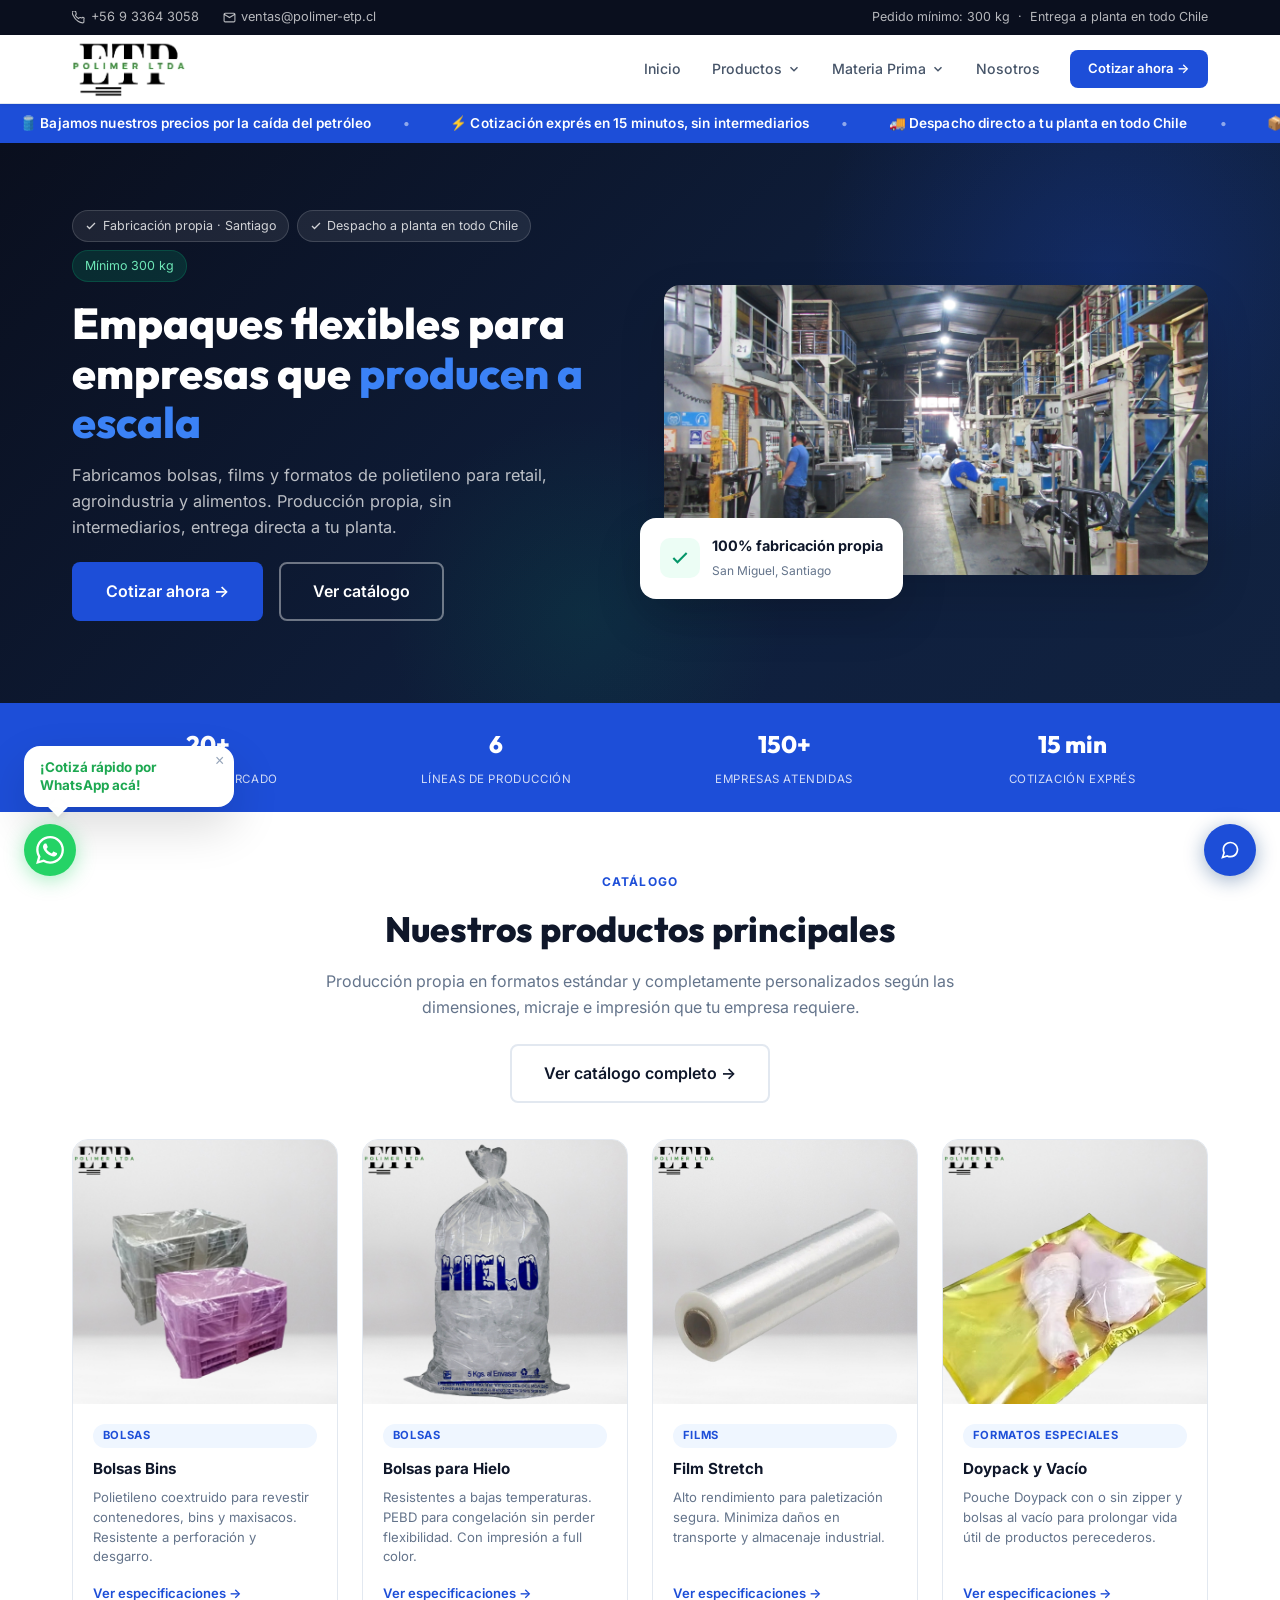
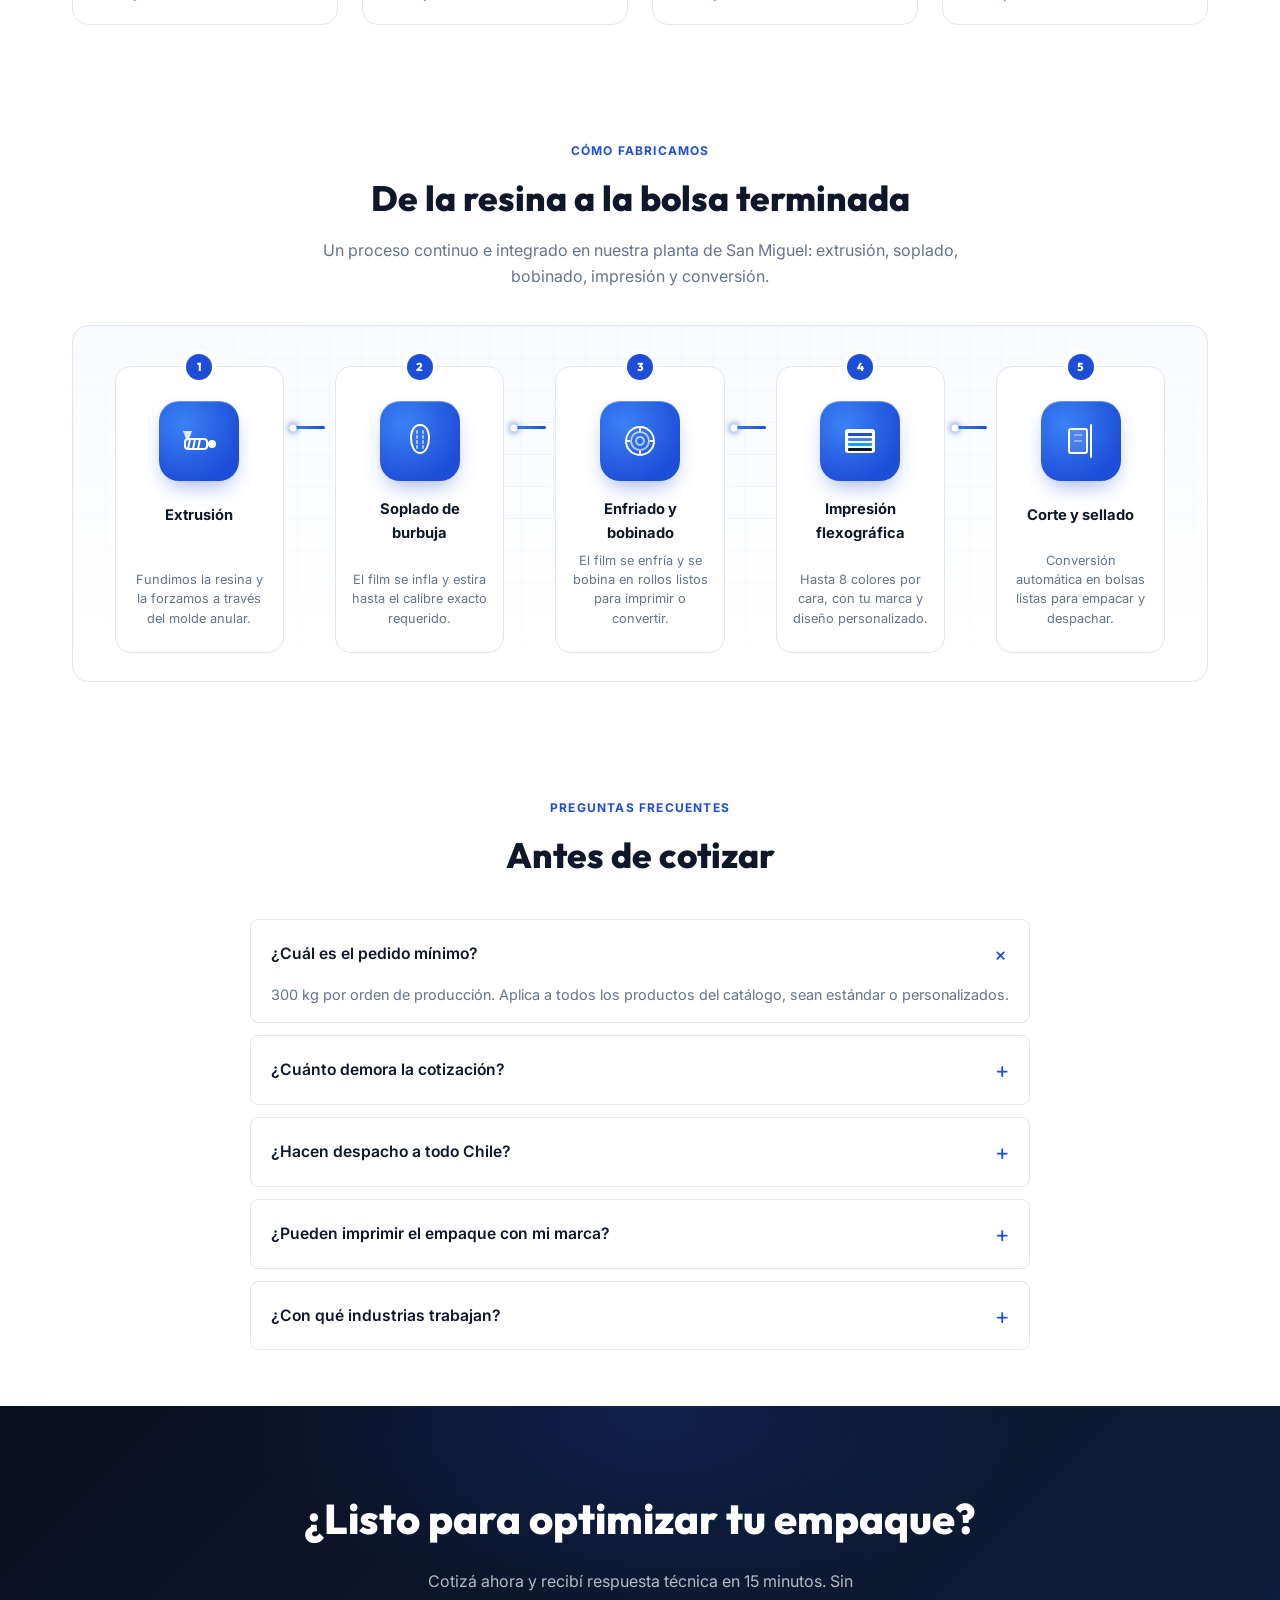
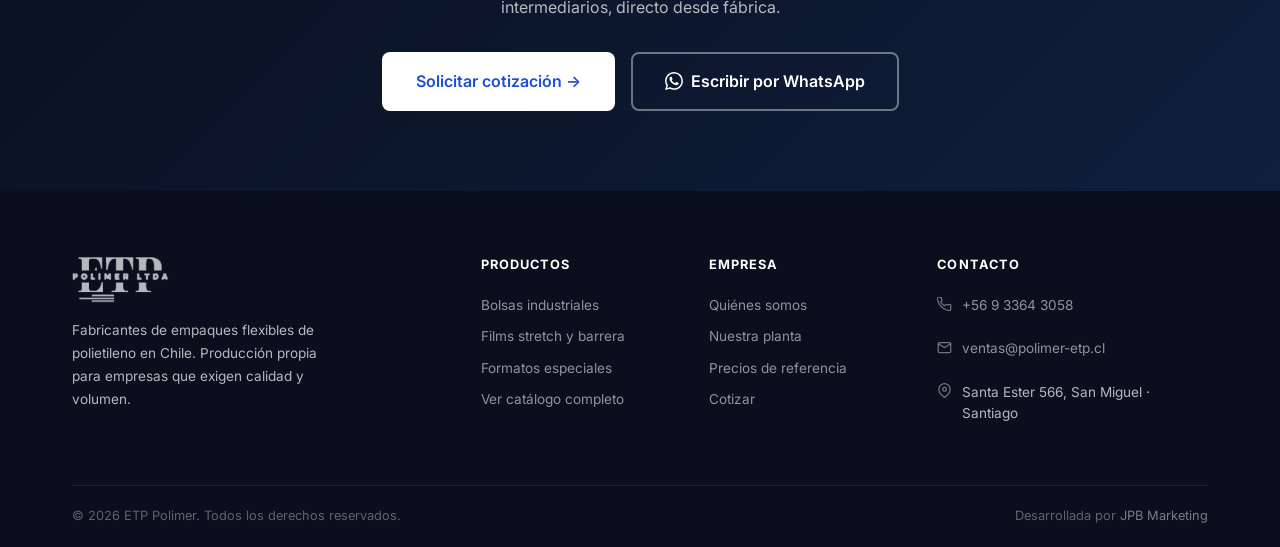
==== commit 7913984e: "Burbuja de WhatsApp, FAQ y mejoras de retención/conversión - Burbuja "¡Cotizá rápido por WhatsApp ac" ====
--- a/index.html
+++ b/index.html
@@ -128,7 +128,7 @@
           </div>
         </div>
         <a href="nosotros.html" class="nav-link">Nosotros</a>
-        <a href="https://wa.me/56933643058?text=Hola%2C%20quiero%20cotizar%20empaques%20para%20mi%20empresa." target="_blank" rel="noopener" class="btn btn-primary btn-sm header-cta">Cotizar ahora →</a>
+        <a href="https://wa.me/56933643058?text=Hola%2C%20estoy%20interesado%20en%20bolsas%20pl%C3%A1sticas%20para%20mi%20empresa." target="_blank" rel="noopener" class="btn btn-primary btn-sm header-cta">Cotizar ahora →</a>
       </nav>
       <button id="hamburger" class="hamburger" aria-label="Menú">
         <span></span><span></span><span></span>
@@ -185,7 +185,7 @@
     </a>
   </div>
   <div class="mobile-nav-footer">
-    <a href="https://wa.me/56933643058?text=Hola%2C%20quiero%20cotizar%20empaques%20para%20mi%20empresa." target="_blank" rel="noopener" class="btn btn-primary btn-block">Cotizar ahora →</a>
+    <a href="https://wa.me/56933643058?text=Hola%2C%20estoy%20interesado%20en%20bolsas%20pl%C3%A1sticas%20para%20mi%20empresa." target="_blank" rel="noopener" class="btn btn-primary btn-block">Cotizar ahora →</a>
   </div>
 </nav>
 
@@ -208,7 +208,7 @@
         <h1>Empaques flexibles para empresas que <span>producen a escala</span></h1>
         <p>Fabricamos bolsas, films y formatos de polietileno para retail, agroindustria y alimentos. Producción propia, sin intermediarios, entrega directa a tu planta.</p>
         <div class="hero-actions">
-          <a href="https://wa.me/56933643058?text=Hola%2C%20quiero%20cotizar%20empaques%20para%20mi%20empresa." target="_blank" rel="noopener" class="btn btn-primary btn-lg">Cotizar ahora →</a>
+          <a href="https://wa.me/56933643058?text=Hola%2C%20estoy%20interesado%20en%20bolsas%20pl%C3%A1sticas%20para%20mi%20empresa." target="_blank" rel="noopener" class="btn btn-primary btn-lg">Cotizar ahora →</a>
           <a href="productos.html" class="btn btn-outline-white btn-lg">Ver catálogo</a>
         </div>
       </div>
@@ -426,14 +426,46 @@
 </section>
 
 
+<!-- FAQ -->
+<section class="section-pad" id="faq">
+  <div class="container">
+    <div class="section-header reveal">
+      <span class="section-label">Preguntas frecuentes</span>
+      <h2>Antes de cotizar</h2>
+    </div>
+    <div class="faq-list reveal">
+      <details class="faq-item" open>
+        <summary>¿Cuál es el pedido mínimo?</summary>
+        <p>300 kg por orden de producción. Aplica a todos los productos del catálogo, sean estándar o personalizados.</p>
+      </details>
+      <details class="faq-item">
+        <summary>¿Cuánto demora la cotización?</summary>
+        <p>Respuesta técnica en 15 minutos hábiles. Contanos qué necesitás por WhatsApp o el formulario y te confirmamos precio y plazo de producción.</p>
+      </details>
+      <details class="faq-item">
+        <summary>¿Hacen despacho a todo Chile?</summary>
+        <p>Sí, despachamos directo desde nuestra planta en San Miguel, Santiago, a la planta de tu empresa en cualquier punto del país.</p>
+      </details>
+      <details class="faq-item">
+        <summary>¿Pueden imprimir el empaque con mi marca?</summary>
+        <p>Sí. Impresión flexográfica de hasta 8 colores por cara, sobre bolsas, films y formatos especiales.</p>
+      </details>
+      <details class="faq-item">
+        <summary>¿Con qué industrias trabajan?</summary>
+        <p>Retail y supermercados, agroindustria, alimentos y bebidas, farmacia e higiene, logística y construcción, entre otras.</p>
+      </details>
+    </div>
+  </div>
+</section>
+
 <!-- CTA BANNER -->
 <section class="cta-banner">
   <div class="container">
     <h2 class="reveal">¿Listo para optimizar tu empaque?</h2>
     <p class="reveal">Cotizá ahora y recibí respuesta técnica en 15 minutos. Sin intermediarios, directo desde fábrica.</p>
     <div class="cta-actions reveal">
-      <a href="https://wa.me/56933643058?text=Hola%2C%20quiero%20cotizar%20empaques%20para%20mi%20empresa." target="_blank" rel="noopener" class="btn btn-white btn-lg">Solicitar cotización →</a>
-      <a href="https://wa.me/56933643058?text=Hola%2C%20quiero%20cotizar%20empaques%20para%20mi%20empresa." class="btn btn-outline-white btn-lg" target="_blank" rel="noopener">
+      <a href="https://wa.me/56933643058?text=Hola%2C%20estoy%20interesado%20en%20bolsas%20pl%C3%A1sticas%20para%20mi%20empresa." target="_blank" rel="noopener" class="btn btn-white btn-lg">Solicitar cotización →</a>
+      <a href="https://wa.me/56933643058?text=Hola%2C%20estoy%20interesado%20en%20bolsas%20pl%C3%A1sticas%20para%20mi%20empresa." class="btn btn-outline-white btn-lg" target="_blank" rel="noopener">
         <svg width="18" height="18" viewBox="0 0 24 24" fill="currentColor"><path d="M17.472 14.382c-.297-.149-1.758-.867-2.03-.967-.273-.099-.471-.148-.67.15-.197.297-.767.966-.94 1.164-.173.199-.347.223-.644.075-.297-.15-1.255-.463-2.39-1.475-.883-.788-1.48-1.761-1.653-2.059-.173-.297-.018-.458.13-.606.134-.133.298-.347.446-.52.149-.174.198-.298.298-.497.099-.198.05-.371-.025-.52-.075-.149-.669-1.612-.916-2.207-.242-.579-.487-.5-.669-.51-.173-.008-.371-.01-.57-.01-.198 0-.52.074-.792.372-.272.297-1.04 1.016-1.04 2.479 0 1.462 1.065 2.875 1.213 3.074.149.198 2.096 3.2 5.077 4.487.709.306 1.262.489 1.694.625.712.227 1.36.195 1.871.118.571-.085 1.758-.719 2.006-1.413.248-.694.248-1.289.173-1.413-.074-.124-.272-.198-.57-.347m-5.421 7.403h-.004a9.87 9.87 0 01-5.031-1.378l-.361-.214-3.741.982.998-3.648-.235-.374a9.86 9.86 0 01-1.51-5.26c.001-5.45 4.436-9.884 9.888-9.884 2.64 0 5.122 1.03 6.988 2.898a9.825 9.825 0 012.893 6.994c-.003 5.45-4.437 9.884-9.885 9.884m8.413-18.297A11.815 11.815 0 0012.05 0C5.495 0 .16 5.335.157 11.892c0 2.096.547 4.142 1.588 5.945L.057 24l6.305-1.654a11.882 11.882 0 005.683 1.448h.005c6.554 0 11.89-5.335 11.893-11.893a11.821 11.821 0 00-3.48-8.413z"/></svg>
         Escribir por WhatsApp
       </a>
@@ -461,7 +493,7 @@
         <a href="nosotros.html">Quiénes somos</a>
         <a href="nosotros.html#planta">Nuestra planta</a>
         <a href="precios.html">Precios de referencia</a>
-        <a href="https://wa.me/56933643058?text=Hola%2C%20quiero%20cotizar%20empaques%20para%20mi%20empresa." target="_blank" rel="noopener">Cotizar</a>
+        <a href="https://wa.me/56933643058?text=Hola%2C%20estoy%20interesado%20en%20bolsas%20pl%C3%A1sticas%20para%20mi%20empresa." target="_blank" rel="noopener">Cotizar</a>
       </div>
       <div class="footer-col">
         <h4>Contacto</h4>
@@ -480,19 +512,19 @@
       </div>
     </div>
     <div class="footer-bottom">
-      <span>© 2025 ETP Polimer. Todos los derechos reservados.</span>
+      <span>© 2026 ETP Polimer. Todos los derechos reservados.</span>
       <span>Desarrollada por <a href="https://jpbmarketing.cl" style="color:rgba(255,255,255,.45);">JPB Marketing</a></span>
     </div>
   </div>
 </footer>
 
 <!-- WA FLOAT -->
-<a href="https://wa.me/56933643058?text=Hola%2C%20quiero%20cotizar%20empaques%20para%20mi%20empresa." class="wa-float" target="_blank" rel="noopener" aria-label="WhatsApp">
+<a href="https://wa.me/56933643058?text=Hola%2C%20estoy%20interesado%20en%20bolsas%20pl%C3%A1sticas%20para%20mi%20empresa." class="wa-float" target="_blank" rel="noopener" aria-label="WhatsApp">
   <svg width="28" height="28" viewBox="0 0 24 24" fill="white"><path d="M17.472 14.382c-.297-.149-1.758-.867-2.03-.967-.273-.099-.471-.148-.67.15-.197.297-.767.966-.94 1.164-.173.199-.347.223-.644.075-.297-.15-1.255-.463-2.39-1.475-.883-.788-1.48-1.761-1.653-2.059-.173-.297-.018-.458.13-.606.134-.133.298-.347.446-.52.149-.174.198-.298.298-.497.099-.198.05-.371-.025-.52-.075-.149-.669-1.612-.916-2.207-.242-.579-.487-.5-.669-.51-.173-.008-.371-.01-.57-.01-.198 0-.52.074-.792.372-.272.297-1.04 1.016-1.04 2.479 0 1.462 1.065 2.875 1.213 3.074.149.198 2.096 3.2 5.077 4.487.709.306 1.262.489 1.694.625.712.227 1.36.195 1.871.118.571-.085 1.758-.719 2.006-1.413.248-.694.248-1.289.173-1.413-.074-.124-.272-.198-.57-.347m-5.421 7.403h-.004a9.87 9.87 0 01-5.031-1.378l-.361-.214-3.741.982.998-3.648-.235-.374a9.86 9.86 0 01-1.51-5.26c.001-5.45 4.436-9.884 9.888-9.884 2.64 0 5.122 1.03 6.988 2.898a9.825 9.825 0 012.893 6.994c-.003 5.45-4.437 9.884-9.885 9.884m8.413-18.297A11.815 11.815 0 0012.05 0C5.495 0 .16 5.335.157 11.892c0 2.096.547 4.142 1.588 5.945L.057 24l6.305-1.654a11.882 11.882 0 005.683 1.448h.005c6.554 0 11.89-5.335 11.893-11.893a11.821 11.821 0 00-3.48-8.413z"/></svg>
 </a>
 
 <script src="main.js"></script>
-<script src="wa-bubble.js"></script>
+<script src="quote-widget.js"></script>
 <!-- Google Ads: conversion clic WhatsApp -->
 <script>
 (function(){
@@ -504,5 +536,28 @@
   }, true);
 })();
 </script>
+<!-- Mensaje WhatsApp por campana (atribucion por campana) -->
+<script>
+(function(){
+  var msgs = {
+    film:    'Hola, quiero cotizar film stretch para mi empresa.',
+    bolsas:  'Hola, me gustaría cotizar bolsas plásticas industriales.',
+    general: 'Hola, quiero elaborar una cotización de empaques flexibles.'
+  };
+  try {
+    var p = new URLSearchParams(location.search).get('c');
+    if (p && msgs[p]) sessionStorage.setItem('wa_msg', msgs[p]);
+  } catch(e){}
+  var msg = null;
+  try { msg = sessionStorage.getItem('wa_msg'); } catch(e){}
+  if (!msg) return;
+  var enc = encodeURIComponent(msg);
+  document.querySelectorAll('a[href*="wa.me"]').forEach(function(a){
+    var h = a.getAttribute('href');
+    if (/[?&]text=/.test(h)) { a.setAttribute('href', h.replace(/([?&]text=)[^&]*/, '$1'+enc)); }
+    else { a.setAttribute('href', h + (h.indexOf('?')>-1?'&':'?') + 'text=' + enc); }
+  });
+})();
+</script>
 </body>
 </html>
--- a/styles.css
+++ b/styles.css
@@ -270,21 +270,70 @@
 .footer-logo { height: 48px; width: auto; filter: brightness(0) invert(1); opacity: .7; margin-bottom: .75rem; }
 
 /* WA FLOAT */
-.wa-float { position: fixed; bottom: 1.5rem; right: 1.5rem; width: 52px; height: 52px; background: #25D366; border-radius: 50%; display: flex; align-items: center; justify-content: center; box-shadow: 0 4px 20px rgba(37,211,102,.4); z-index: 99; transition: transform var(--transition); animation: wa-pulse 2.4s ease-in-out infinite; }
+.wa-float { position: fixed; bottom: 1.5rem; left: 1.5rem; width: 52px; height: 52px; background: #25D366; border-radius: 50%; display: flex; align-items: center; justify-content: center; box-shadow: 0 4px 20px rgba(37,211,102,.4); z-index: 99; transition: transform var(--transition); animation: wa-pulse 2.4s ease-in-out infinite; }
 .wa-float:hover { transform: scale(1.1); }
 @keyframes wa-pulse {
   0%, 100% { box-shadow: 0 4px 20px rgba(37,211,102,.4), 0 0 0 0 rgba(37,211,102,.45); }
   50% { box-shadow: 0 4px 20px rgba(37,211,102,.4), 0 0 0 10px rgba(37,211,102,0); }
 }
 
-/* WA BUBBLE */
-.wa-bubble { position: fixed; bottom: 5.8rem; right: 1.5rem; z-index: 98; max-width: 220px; background: var(--white); color: var(--text); border-radius: var(--radius-lg); box-shadow: var(--shadow-lg); padding: .85rem 1.5rem .85rem 1rem; font-size: .82rem; line-height: 1.4; cursor: pointer; opacity: 0; transform: translateY(10px) scale(.95); transition: opacity .3s ease, transform .3s ease; }
-.wa-bubble.show { opacity: 1; transform: translateY(0) scale(1); }
-.wa-bubble strong { display: block; color: #1DA851; font-size: .88rem; margin-bottom: .15rem; }
-.wa-bubble span { color: var(--text-light); }
-.wa-bubble::after { content: ''; position: absolute; bottom: -7px; right: 1.7rem; width: 14px; height: 14px; background: var(--white); transform: rotate(45deg); box-shadow: 3px 3px 6px rgba(0,0,0,.06); }
-.wa-bubble-close { position: absolute; top: .3rem; right: .45rem; background: none; border: none; font-size: 1rem; line-height: 1; color: var(--gray-400); cursor: pointer; padding: .2rem; }
-.wa-bubble-close:hover { color: var(--text); }
+/* FAQ */
+.faq-list { max-width: 780px; margin: 0 auto; display: flex; flex-direction: column; gap: .75rem; }
+.faq-item { background: var(--white); border: 1px solid var(--gray-200, #e2e8f0); border-radius: var(--radius); padding: 1rem 1.25rem; }
+.faq-item summary { cursor: pointer; font-weight: 600; font-size: .98rem; color: var(--text); list-style: none; display: flex; align-items: center; justify-content: space-between; gap: 1rem; }
+.faq-item summary::-webkit-details-marker { display: none; }
+.faq-item summary::after { content: '+'; font-size: 1.4rem; font-weight: 400; color: var(--blue); flex-shrink: 0; transition: transform .2s ease; }
+.faq-item[open] summary::after { transform: rotate(45deg); }
+.faq-item p { margin: .75rem 0 0; color: var(--text-light); font-size: .9rem; line-height: 1.55; }
+
+/* WA TEASER BUBBLE */
+.wa-teaser-bubble { position: fixed; bottom: 5.8rem; left: 1.5rem; z-index: 98; max-width: 210px; background: var(--white); color: var(--text); border-radius: var(--radius-lg); box-shadow: var(--shadow-lg); padding: .75rem 1.5rem .75rem 1rem; font-size: .84rem; line-height: 1.4; cursor: pointer; opacity: 0; transform: translateY(10px) scale(.95); transition: opacity .3s ease, transform .3s ease; }
+.wa-teaser-bubble.show { opacity: 1; transform: translateY(0) scale(1); }
+.wa-teaser-bubble strong { color: #1DA851; font-weight: 700; }
+.wa-teaser-bubble::after { content: ''; position: absolute; bottom: -7px; left: 1.7rem; width: 14px; height: 14px; background: var(--white); transform: rotate(45deg); box-shadow: 3px 3px 6px rgba(0,0,0,.06); }
+.wa-teaser-close { position: absolute; top: .25rem; right: .4rem; background: none; border: none; font-size: 1rem; line-height: 1; color: var(--gray-400); cursor: pointer; padding: .2rem; }
+.wa-teaser-close:hover { color: var(--text); }
+
+/* QUOTE WIDGET */
+.quote-widget-toggle { position: fixed; bottom: 1.5rem; right: 1.5rem; width: 52px; height: 52px; background: var(--blue); border-radius: 50%; display: flex; align-items: center; justify-content: center; box-shadow: 0 4px 20px rgba(10,61,122,.4); z-index: 99; cursor: pointer; border: none; transition: transform var(--transition); }
+.quote-widget-toggle:hover { transform: scale(1.1); }
+
+.quote-widget-panel { position: fixed; bottom: 5.8rem; right: 1.5rem; z-index: 100; width: 340px; max-width: calc(100vw - 2rem); max-height: calc(100vh - 8rem); overflow-y: auto; background: var(--white); border-radius: var(--radius-lg); box-shadow: var(--shadow-lg); opacity: 0; transform: translateY(16px) scale(.96); pointer-events: none; transition: opacity .3s ease, transform .3s ease; }
+.quote-widget-panel.show { opacity: 1; transform: translateY(0) scale(1); pointer-events: auto; }
+
+.quote-widget-head { position: sticky; top: 0; background: var(--blue); color: #fff; padding: .95rem 1.1rem; display: flex; align-items: center; justify-content: space-between; z-index: 1; }
+.quote-widget-head-title { font-weight: 700; font-size: .95rem; }
+.quote-widget-head-status { font-size: .75rem; color: rgba(255,255,255,.75); margin-top: .1rem; }
+.quote-widget-close { background: none; border: none; color: rgba(255,255,255,.8); font-size: 1.3rem; line-height: 1; cursor: pointer; padding: .2rem; }
+.quote-widget-close:hover { color: #fff; }
+
+.quote-widget-tabs { display: flex; border-bottom: 1px solid var(--gray-200, #e2e8f0); }
+.quote-widget-tab { flex: 1; background: none; border: none; padding: .7rem .5rem; font-size: .82rem; font-weight: 600; color: var(--text-light); cursor: pointer; border-bottom: 2px solid transparent; transition: color .2s ease, border-color .2s ease; }
+.quote-widget-tab:hover { color: var(--text); }
+.quote-widget-tab.active { color: var(--blue); border-bottom-color: var(--blue); }
+
+.quote-widget-body { padding: 1rem 1.1rem 1.15rem; }
+.quote-widget-pane { display: none; }
+.quote-widget-pane.active { display: block; }
+.quote-widget-wa-btn { display: block; text-align: center; background: #25D366; color: #fff; border-radius: 8px; padding: .7rem 1rem; font-weight: 600; font-size: .88rem; text-decoration: none; }
+.quote-widget-wa-btn:hover { background: #1DA851; }
+.quote-widget-msg { background: var(--gray-50, #f1f5f9); border-radius: var(--radius); padding: .7rem .85rem; font-size: .82rem; line-height: 1.45; color: var(--text); margin-bottom: .9rem; }
+
+.quote-widget-form .form-row { display: flex; gap: .6rem; }
+.quote-widget-form .form-row .form-group { flex: 1; min-width: 0; }
+.quote-widget-form .form-group { margin-bottom: .65rem; }
+.quote-widget-form label { display: block; font-size: .74rem; font-weight: 600; color: var(--text-light); margin-bottom: .25rem; }
+.quote-widget-form input, .quote-widget-form select, .quote-widget-form textarea { width: 100%; border: 1px solid var(--gray-200, #e2e8f0); border-radius: 8px; padding: .55rem .7rem; font-size: .85rem; font-family: inherit; }
+.quote-widget-form textarea { resize: vertical; min-height: 50px; }
+.quote-widget-hint { display: block; font-size: .72rem; color: var(--text-light); margin-top: .3rem; line-height: 1.35; }
+.quote-widget-form button { width: 100%; margin-top: .3rem; }
+.quote-widget-error { color: #dc2626; font-size: .78rem; margin-top: .4rem; min-height: 1.1em; }
+.quote-widget-privacy { display: block; text-align: center; font-size: .72rem; color: var(--text-light); margin-top: .5rem; }
+
+.quote-widget-done { text-align: center; padding: .5rem 0; }
+.quote-widget-done svg { color: #16a34a; margin-bottom: .5rem; }
+.quote-widget-done p { font-size: .85rem; color: var(--text-light); margin: .3rem 0 0; }
+
 @media (prefers-reduced-motion: reduce) {
   .wa-float { animation: none; }
 }
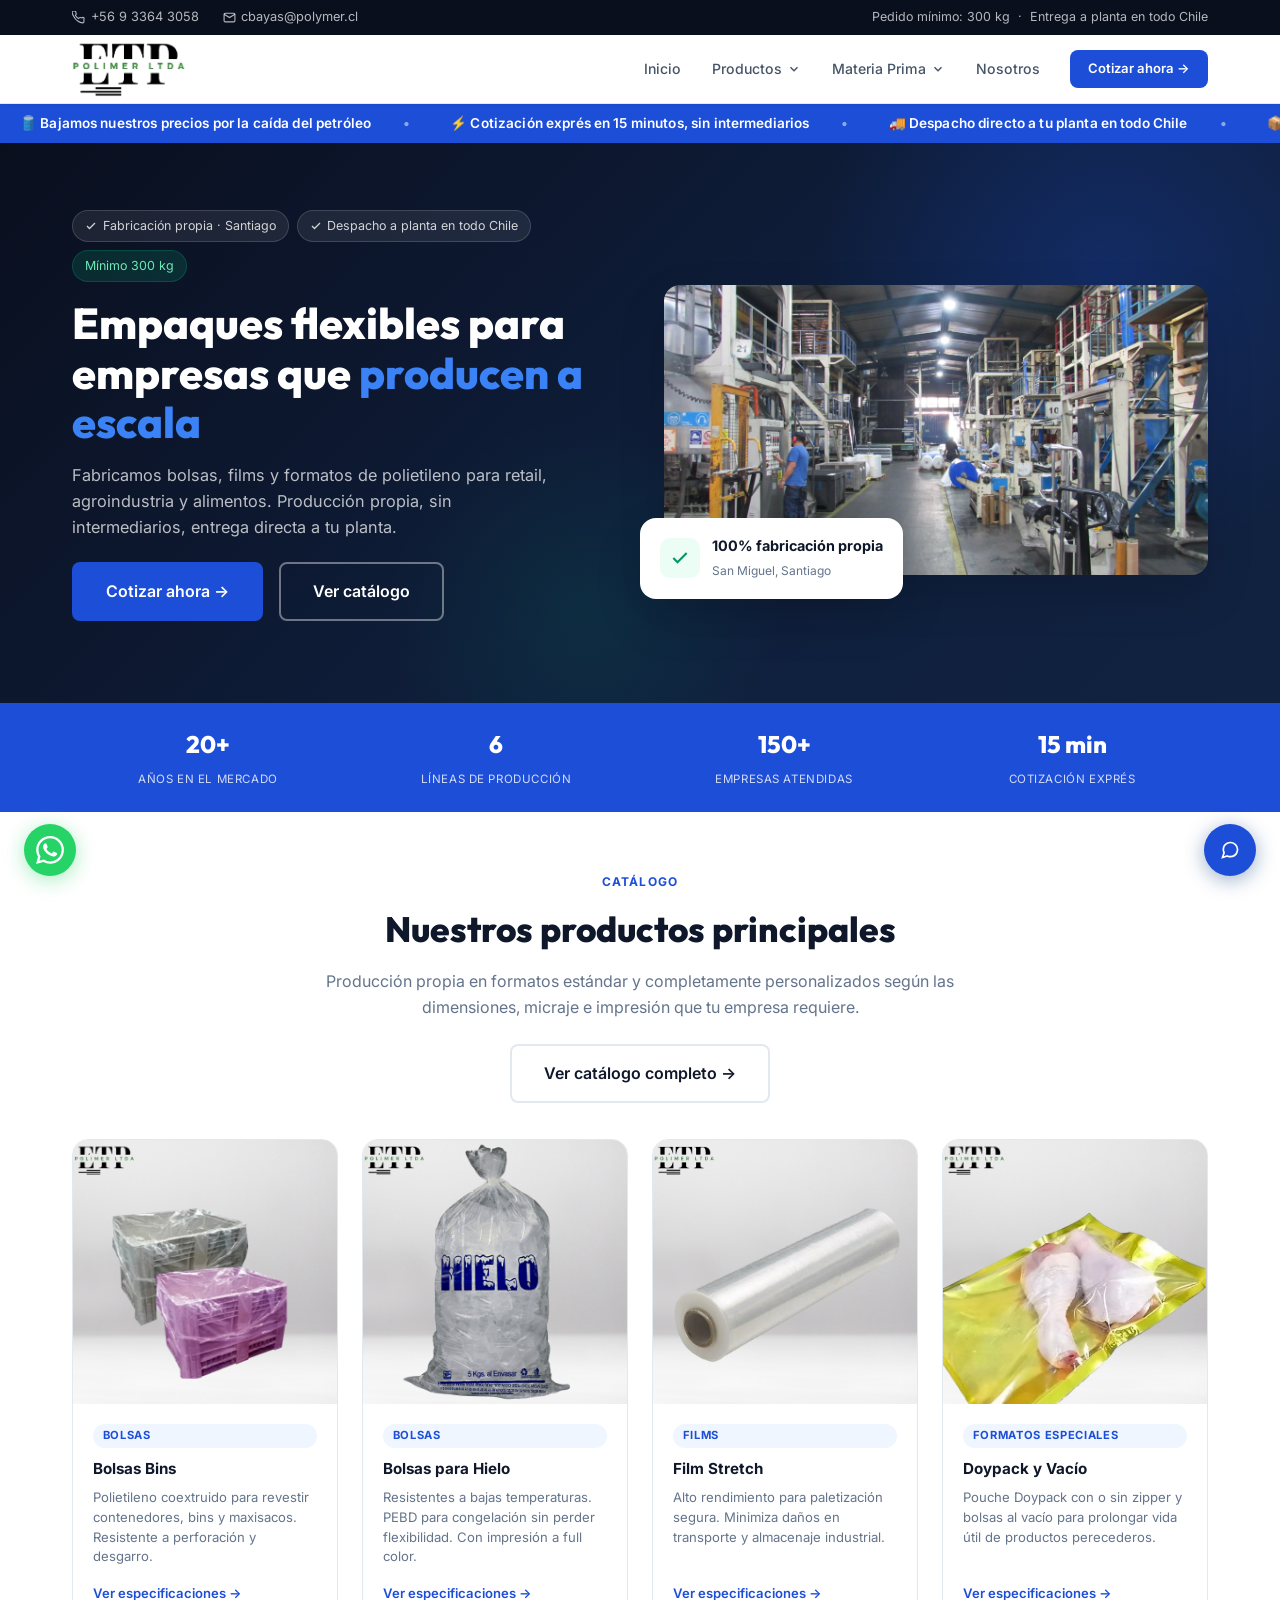
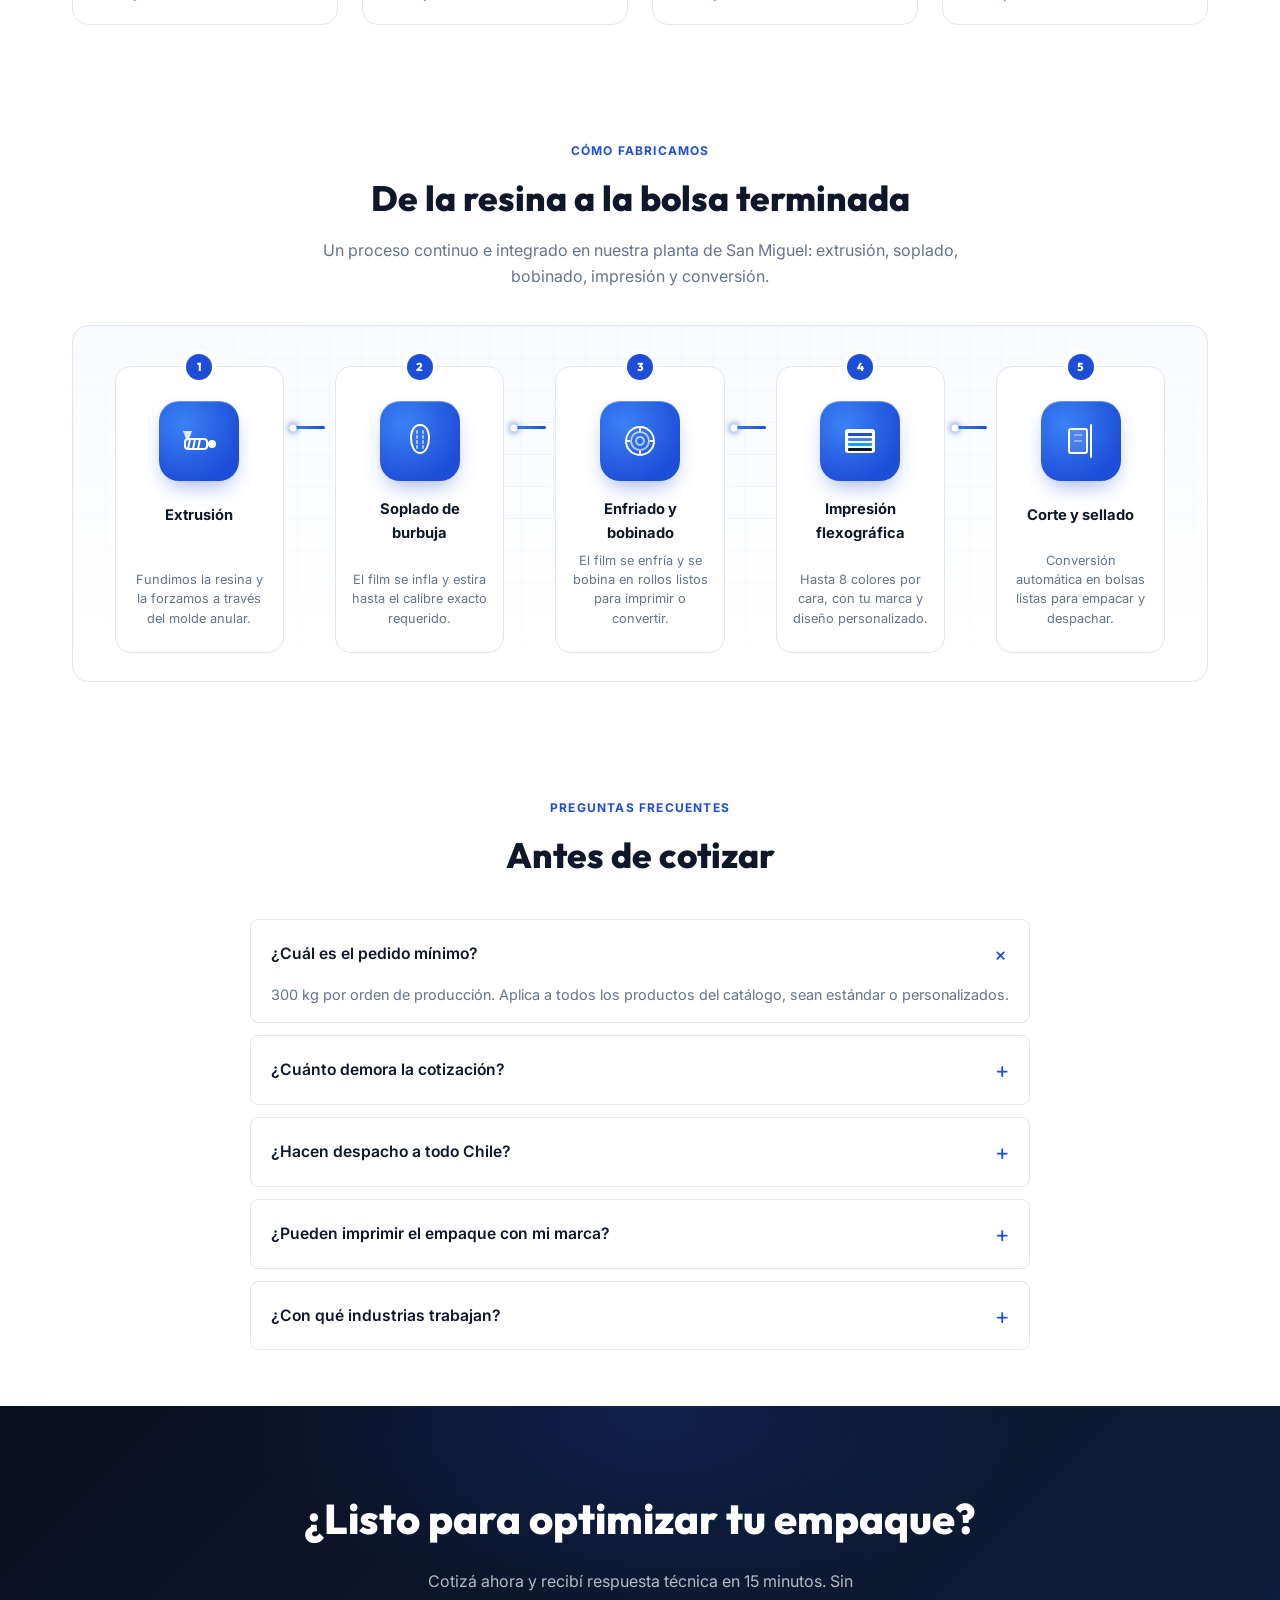
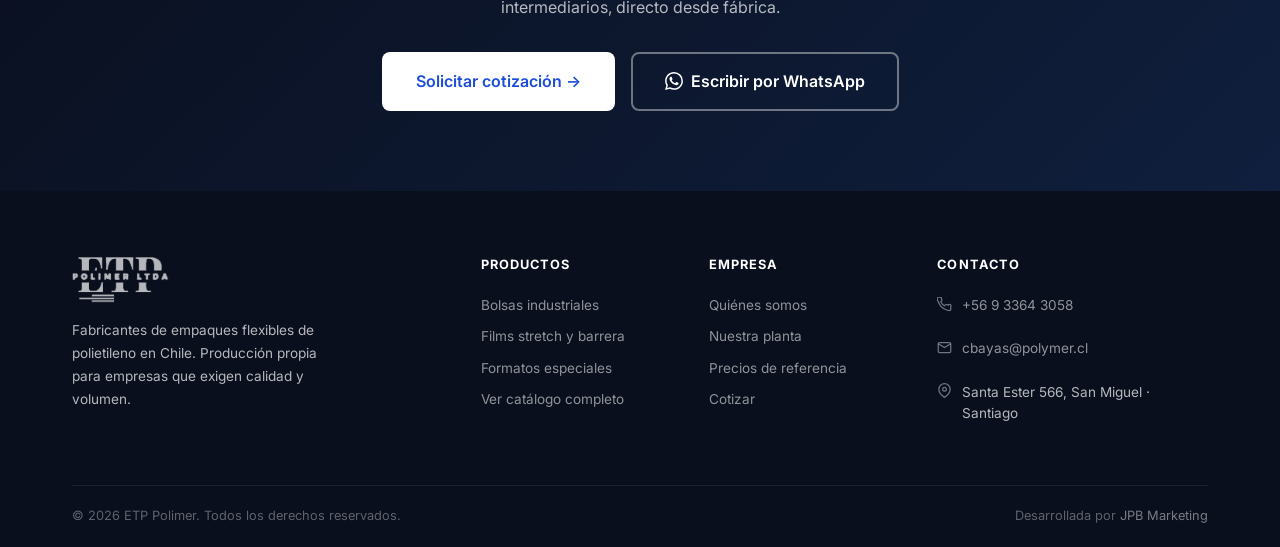
==== commit 66e3892a: "Unificar el mail de contacto del sitio a cbayas@polymer.cl Reemplaza ventas@polimer-etp.cl (topbar y" ====
--- a/index.html
+++ b/index.html
@@ -28,9 +28,9 @@
           <svg width="13" height="13" viewBox="0 0 24 24" fill="none" stroke="currentColor" stroke-width="2"><path d="M22 16.92v3a2 2 0 01-2.18 2 19.79 19.79 0 01-8.63-3.07A19.5 19.5 0 013.07 9.81 19.79 19.79 0 01.01 1.23 2 2 0 012 .01h3a2 2 0 012 1.72c.127.96.361 1.903.7 2.81a2 2 0 01-.45 2.11L6.09 7.91a16 16 0 006 6l1.27-1.27a2 2 0 012.11-.45c.907.339 1.85.573 2.81.7A2 2 0 0122 14.92v2z"/></svg>
           +56 9 3364 3058
         </a>
-        <a href="mailto:ventas@polimer-etp.cl">
+        <a href="mailto:cbayas@polymer.cl">
           <svg width="13" height="13" viewBox="0 0 24 24" fill="none" stroke="currentColor" stroke-width="2"><path d="M4 4h16c1.1 0 2 .9 2 2v12c0 1.1-.9 2-2 2H4c-1.1 0-2-.9-2-2V6c0-1.1.9-2 2-2z"/><polyline points="22,6 12,12 2,6"/></svg>
-          ventas@polimer-etp.cl
+          cbayas@polymer.cl
         </a>
       </div>
       <div class="topbar-right">Pedido mínimo: 300 kg &nbsp;·&nbsp; Entrega a planta en todo Chile</div>
@@ -503,7 +503,7 @@
         </div>
         <div class="footer-contact-item">
           <svg width="15" height="15" viewBox="0 0 24 24" fill="none" stroke="currentColor" stroke-width="2"><path d="M4 4h16c1.1 0 2 .9 2 2v12c0 1.1-.9 2-2 2H4c-1.1 0-2-.9-2-2V6c0-1.1.9-2 2-2z"/><polyline points="22,6 12,12 2,6"/></svg>
-          <a href="mailto:ventas@polimer-etp.cl">ventas@polimer-etp.cl</a>
+          <a href="mailto:cbayas@polymer.cl">cbayas@polymer.cl</a>
         </div>
         <div class="footer-contact-item">
           <svg width="15" height="15" viewBox="0 0 24 24" fill="none" stroke="currentColor" stroke-width="2"><path d="M21 10c0 7-9 13-9 13s-9-6-9-13a9 9 0 0118 0z"/><circle cx="12" cy="10" r="3"/></svg>
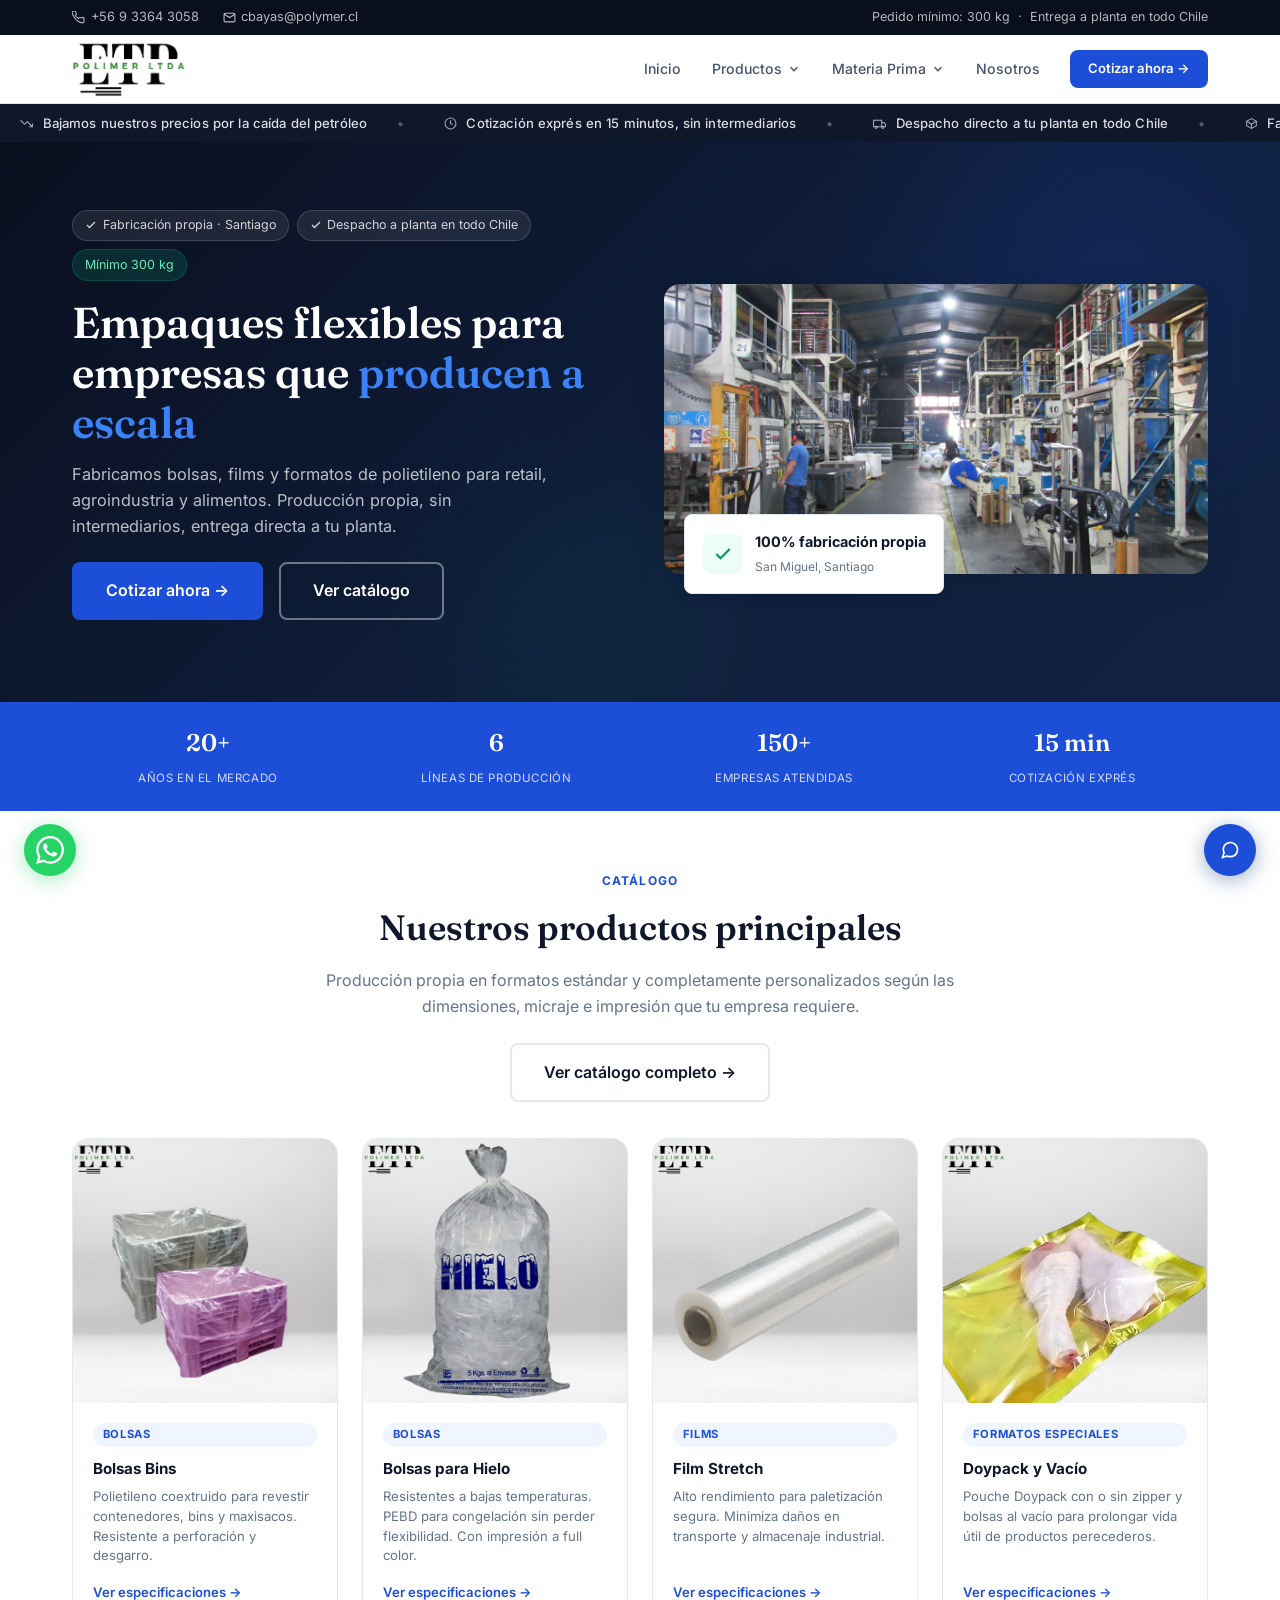
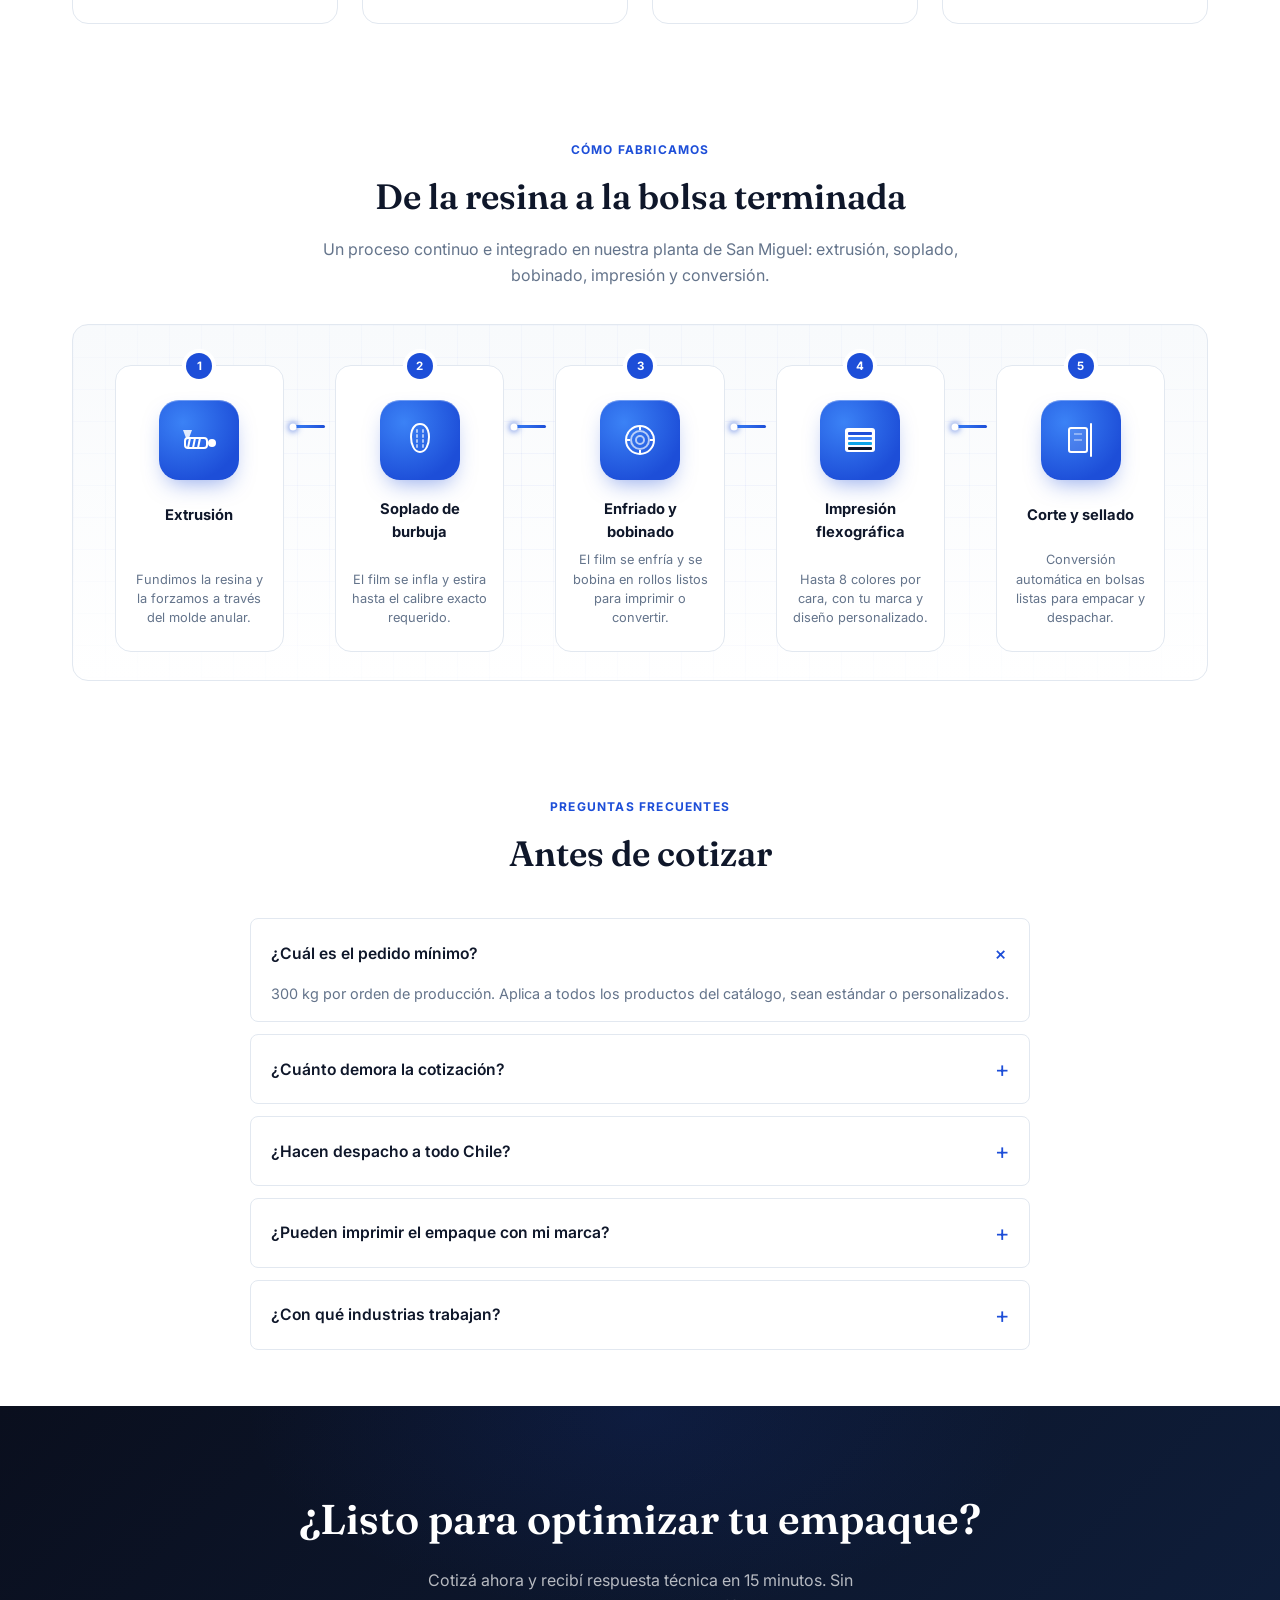
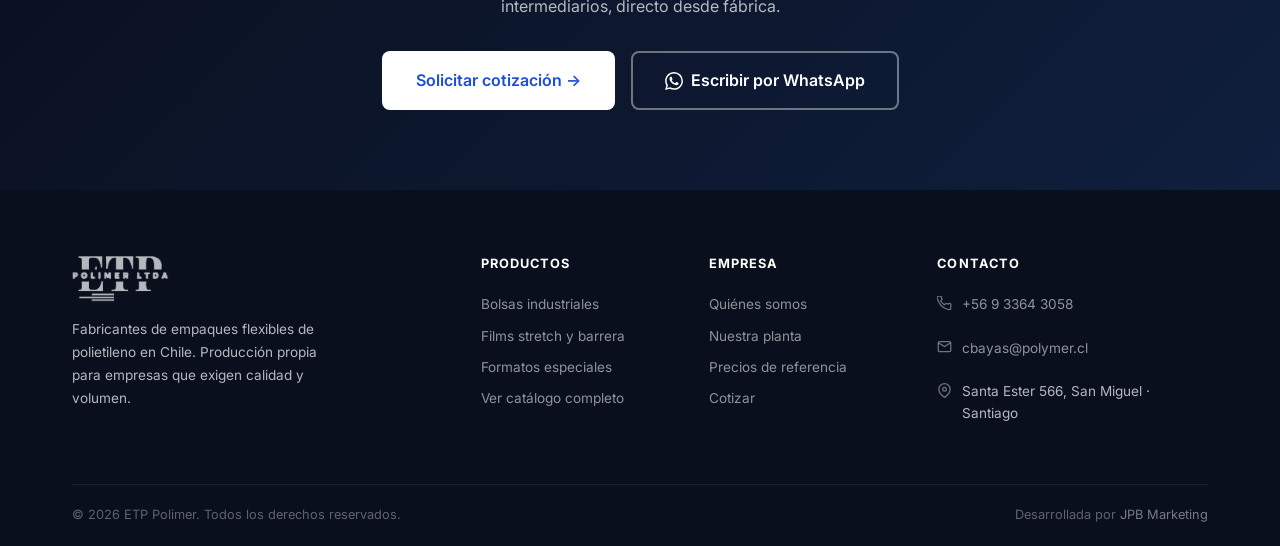
==== commit 7a835c31: "Rediseño hacia un look más formal y profesional 1. Tipografía: reemplaza 'Outfit' (grotesca genérica" ====
--- a/index.html
+++ b/index.html
@@ -7,7 +7,7 @@
   <meta name="description" content="Fabricantes de empaques flexibles de polietileno en Chile. Bolsas industriales, films y formatos especiales para retail, agroindustria y alimentos. Pedido mínimo 300 kg.">
   <link rel="preconnect" href="https://fonts.googleapis.com">
   <link rel="preconnect" href="https://fonts.gstatic.com" crossorigin>
-  <link href="https://fonts.googleapis.com/css2?family=Inter:wght@400;500;600;700&family=Outfit:wght@700;800;900&display=swap" rel="stylesheet">
+  <link href="https://fonts.googleapis.com/css2?family=Inter:wght@400;500;600;700&family=Fraunces:opsz,wght@9..144,500;9..144,600;9..144,700&display=swap" rel="stylesheet">
   <link rel="stylesheet" href="styles.css">
   <link rel="icon" href="favicon.ico" sizes="any">
   <link rel="icon" type="image/png" sizes="32x32" href="img/favicon-32.png">
@@ -139,14 +139,14 @@
 <!-- PRICE TICKER -->
 <div class="price-ticker" aria-hidden="true">
   <div class="price-ticker-track">
-    <span class="price-ticker-item">🛢️ Bajamos nuestros precios por la caída del petróleo</span>
-    <span class="price-ticker-item">⚡ Cotización exprés en 15 minutos, sin intermediarios</span>
-    <span class="price-ticker-item">🚚 Despacho directo a tu planta en todo Chile</span>
-    <span class="price-ticker-item">📦 Fabricación propia · Pedido mínimo 300 kg</span>
-    <span class="price-ticker-item">🛢️ Bajamos nuestros precios por la caída del petróleo</span>
-    <span class="price-ticker-item">⚡ Cotización exprés en 15 minutos, sin intermediarios</span>
-    <span class="price-ticker-item">🚚 Despacho directo a tu planta en todo Chile</span>
-    <span class="price-ticker-item">📦 Fabricación propia · Pedido mínimo 300 kg</span>
+    <span class="price-ticker-item"><svg width="13" height="13" viewBox="0 0 24 24" fill="none" stroke="currentColor" stroke-width="2"><polyline points="23 18 13.5 8.5 8.5 13.5 1 6"/><polyline points="17 18 23 18 23 12"/></svg>Bajamos nuestros precios por la caída del petróleo</span>
+    <span class="price-ticker-item"><svg width="13" height="13" viewBox="0 0 24 24" fill="none" stroke="currentColor" stroke-width="2"><circle cx="12" cy="12" r="10"/><polyline points="12 6 12 12 16 14"/></svg>Cotización exprés en 15 minutos, sin intermediarios</span>
+    <span class="price-ticker-item"><svg width="13" height="13" viewBox="0 0 24 24" fill="none" stroke="currentColor" stroke-width="2"><rect x="1" y="6" width="15" height="12"/><path d="M16 10h4l3 3v5h-7"/><circle cx="6" cy="19" r="2"/><circle cx="18" cy="19" r="2"/></svg>Despacho directo a tu planta en todo Chile</span>
+    <span class="price-ticker-item"><svg width="13" height="13" viewBox="0 0 24 24" fill="none" stroke="currentColor" stroke-width="2"><path d="M21 8l-9-5-9 5 9 5 9-5z"/><path d="M3 8v8l9 5 9-5V8"/><path d="M12 13v8"/></svg>Fabricación propia · Pedido mínimo 300 kg</span>
+    <span class="price-ticker-item"><svg width="13" height="13" viewBox="0 0 24 24" fill="none" stroke="currentColor" stroke-width="2"><polyline points="23 18 13.5 8.5 8.5 13.5 1 6"/><polyline points="17 18 23 18 23 12"/></svg>Bajamos nuestros precios por la caída del petróleo</span>
+    <span class="price-ticker-item"><svg width="13" height="13" viewBox="0 0 24 24" fill="none" stroke="currentColor" stroke-width="2"><circle cx="12" cy="12" r="10"/><polyline points="12 6 12 12 16 14"/></svg>Cotización exprés en 15 minutos, sin intermediarios</span>
+    <span class="price-ticker-item"><svg width="13" height="13" viewBox="0 0 24 24" fill="none" stroke="currentColor" stroke-width="2"><rect x="1" y="6" width="15" height="12"/><path d="M16 10h4l3 3v5h-7"/><circle cx="6" cy="19" r="2"/><circle cx="18" cy="19" r="2"/></svg>Despacho directo a tu planta en todo Chile</span>
+    <span class="price-ticker-item"><svg width="13" height="13" viewBox="0 0 24 24" fill="none" stroke="currentColor" stroke-width="2"><path d="M21 8l-9-5-9 5 9 5 9-5z"/><path d="M3 8v8l9 5 9-5V8"/><path d="M12 13v8"/></svg>Fabricación propia · Pedido mínimo 300 kg</span>
   </div>
 </div>
 
--- a/styles.css
+++ b/styles.css
@@ -22,9 +22,9 @@
   --border:     #E2E8F0;
   --radius:     8px;
   --radius-lg:  16px;
-  --shadow-sm:  0 1px 3px rgba(0,0,0,.08);
-  --shadow:     0 4px 16px rgba(0,0,0,.10);
-  --shadow-lg:  0 20px 48px rgba(0,0,0,.14);
+  --shadow-sm:  0 1px 2px rgba(15,23,42,.06);
+  --shadow:     0 2px 10px rgba(15,23,42,.08);
+  --shadow-lg:  0 10px 28px rgba(15,23,42,.12);
   --transition: .2s ease;
 }
 
@@ -102,7 +102,7 @@
 /* PAGE HEADER */
 .page-header { background: var(--navy); color: var(--white); padding: 4rem 0 3rem; }
 .page-header .section-label { color: var(--blue-light); }
-.page-header h1 { font-family: 'Outfit', sans-serif; font-size: clamp(2rem, 4vw, 2.8rem); font-weight: 800; margin: .5rem 0 1rem; }
+.page-header h1 { font-family: 'Fraunces', serif; font-size: clamp(2rem, 4vw, 2.8rem); font-weight: 600; margin: .5rem 0 1rem; }
 .page-header p { color: rgba(255,255,255,.7); max-width: 540px; }
 .breadcrumb { display: flex; align-items: center; gap: .5rem; font-size: .82rem; color: rgba(255,255,255,.5); margin-bottom: 1rem; }
 .breadcrumb a { color: rgba(255,255,255,.5); }
@@ -111,22 +111,22 @@
 
 /* HERO */
 .hero { background: linear-gradient(135deg, var(--dark) 0%, #0F1F3D 60%, #112240 100%); color: var(--white); padding: 4.2rem 0 3.4rem; position: relative; overflow: hidden; }
-.hero::before { content: ''; position: absolute; top: -30%; right: -10%; width: 600px; height: 600px; background: radial-gradient(circle, rgba(29,78,216,.25) 0%, transparent 70%); pointer-events: none; }
-.hero::after { content: ''; position: absolute; bottom: -20%; left: 30%; width: 400px; height: 400px; background: radial-gradient(circle, rgba(5,150,105,.12) 0%, transparent 70%); pointer-events: none; }
+.hero::before { content: ''; position: absolute; top: -30%; right: -10%; width: 600px; height: 600px; background: radial-gradient(circle, rgba(29,78,216,.14) 0%, transparent 70%); pointer-events: none; }
+.hero::after { content: ''; position: absolute; bottom: -20%; left: 30%; width: 400px; height: 400px; background: radial-gradient(circle, rgba(5,150,105,.07) 0%, transparent 70%); pointer-events: none; }
 .hero-grid { display: grid; grid-template-columns: 1fr 1fr; gap: 3rem; align-items: center; position: relative; z-index: 1; }
 .hero-tags { display: flex; flex-wrap: wrap; gap: .5rem; margin-bottom: 1.1rem; }
 .hero-tag { display: inline-flex; align-items: center; gap: .35rem; background: rgba(255,255,255,.08); border: 1px solid rgba(255,255,255,.15); padding: .3rem .75rem; border-radius: 100px; font-size: .78rem; color: rgba(255,255,255,.8); }
 .hero-tag.green { background: rgba(5,150,105,.2); border-color: rgba(5,150,105,.3); color: #6EE7B7; }
-.hero h1 { font-family: 'Outfit', sans-serif; font-size: clamp(1.9rem, 3.6vw, 2.7rem); font-weight: 800; line-height: 1.15; margin-bottom: .85rem; }
+.hero h1 { font-family: 'Fraunces', serif; font-size: clamp(1.9rem, 3.6vw, 2.7rem); font-weight: 600; line-height: 1.15; margin-bottom: .85rem; }
 .hero h1 span { color: var(--blue-light); }
 .hero p { color: rgba(255,255,255,.72); font-size: 1.02rem; line-height: 1.6; margin-bottom: 1.4rem; max-width: 480px; }
 .hero-actions { display: flex; gap: 1rem; flex-wrap: wrap; margin-bottom: 1.75rem; }
 .hero-stats { display: flex; gap: 2.5rem; padding-top: 1.4rem; border-top: 1px solid rgba(255,255,255,.1); }
-.hero-stat-num { font-family: 'Outfit', sans-serif; font-size: 1.6rem; font-weight: 800; color: var(--white); display: block; }
+.hero-stat-num { font-family: 'Fraunces', serif; font-size: 1.6rem; font-weight: 600; color: var(--white); display: block; }
 .hero-stat-lbl { font-size: .78rem; color: rgba(255,255,255,.5); text-transform: uppercase; letter-spacing: .05em; }
 .hero-image-col { position: relative; }
 .hero-img { width: 100%; height: 290px; object-fit: cover; border-radius: var(--radius-lg); box-shadow: var(--shadow-lg); }
-.hero-badge-float { position: absolute; bottom: -1.5rem; left: -1.5rem; background: var(--white); border-radius: var(--radius-lg); padding: 1rem 1.25rem; box-shadow: var(--shadow-lg); display: flex; align-items: center; gap: .75rem; }
+.hero-badge-float { position: absolute; bottom: -1.25rem; left: 1.25rem; background: var(--white); border: 1px solid var(--border); border-radius: var(--radius); padding: .9rem 1.1rem; box-shadow: var(--shadow); display: flex; align-items: center; gap: .75rem; }
 .hbf-icon { width: 40px; height: 40px; background: var(--green-pale); border-radius: 10px; display: flex; align-items: center; justify-content: center; }
 .hbf-text strong { display: block; font-size: .9rem; font-weight: 700; color: var(--text); }
 .hbf-text span { font-size: .75rem; color: var(--text-light); }
@@ -136,7 +136,7 @@
 .section-pad { padding: 3.5rem 0; }
 .section-label { display: inline-block; font-size: .75rem; font-weight: 700; text-transform: uppercase; letter-spacing: .1em; color: var(--blue); margin-bottom: .6rem; }
 .section-header { text-align: center; max-width: 640px; margin: 0 auto 2.25rem; }
-.section-header h2 { font-family: 'Outfit', sans-serif; font-size: clamp(1.6rem, 3vw, 2.2rem); font-weight: 800; margin-bottom: .75rem; color: var(--text); }
+.section-header h2 { font-family: 'Fraunces', serif; font-size: clamp(1.6rem, 3vw, 2.2rem); font-weight: 600; margin-bottom: .75rem; color: var(--text); }
 .section-header p { color: var(--text-light); }
 .bg-gray { background: var(--gray-50); }
 .bg-dark { background: var(--navy); color: var(--white); }
@@ -145,13 +145,13 @@
 .stats-bar { background: var(--blue); color: var(--white); padding: 1.1rem 0; }
 .stats-grid { display: grid; grid-template-columns: repeat(4, 1fr); gap: 1rem; }
 .stat-item { text-align: center; padding: .25rem; }
-.stat-num { font-family: 'Outfit', sans-serif; font-size: 1.5rem; font-weight: 800; display: block; margin-bottom: .1rem; }
+.stat-num { font-family: 'Fraunces', serif; font-size: 1.5rem; font-weight: 600; display: block; margin-bottom: .1rem; }
 .stat-lbl { font-size: .72rem; opacity: .8; text-transform: uppercase; letter-spacing: .05em; }
 
 /* INDUSTRIES */
 .industries-grid { display: grid; grid-template-columns: repeat(5, 1fr); gap: 1rem; }
 .industry-card { background: var(--white); border: 1px solid var(--border); border-radius: var(--radius-lg); padding: 1.75rem 1.25rem; text-align: center; cursor: pointer; transition: all var(--transition); color: var(--text); }
-.industry-card:hover { border-color: var(--blue); box-shadow: var(--shadow); transform: translateY(-3px); }
+.industry-card:hover { border-color: var(--blue); box-shadow: var(--shadow); transform: translateY(-1px); }
 .industry-card:hover .industry-icon { background: var(--blue); }
 .industry-card:hover .industry-icon svg { stroke: var(--white); }
 .industry-icon { width: 52px; height: 52px; background: var(--blue-pale); border-radius: 12px; display: flex; align-items: center; justify-content: center; margin: 0 auto 1rem; transition: background var(--transition); }
@@ -162,7 +162,7 @@
 /* PRODUCTS */
 .products-grid { display: grid; grid-template-columns: repeat(4, 1fr); gap: 1.5rem; }
 .product-card { background: var(--white); border: 1px solid var(--border); border-radius: var(--radius-lg); overflow: hidden; transition: all var(--transition); color: var(--text); display: flex; flex-direction: column; }
-.product-card:hover { box-shadow: var(--shadow); transform: translateY(-3px); border-color: var(--blue-light); }
+.product-card:hover { box-shadow: var(--shadow); transform: translateY(-1px); border-color: var(--blue-light); }
 .product-card-img { aspect-ratio: 1/1; overflow: hidden; background: var(--gray-100); display: flex; align-items: center; justify-content: center; }
 .product-card-img img { width: 100%; height: 100%; object-fit: cover; transition: transform .4s ease; }
 .product-card:hover .product-card-img img { transform: scale(1.05); }
@@ -184,7 +184,7 @@
 .filter-item.active .filter-count { background: #DBEAFE; color: var(--blue); }
 .catalog-grid { display: grid; grid-template-columns: repeat(3, 1fr); gap: 1.25rem; }
 .catalog-header { display: flex; justify-content: space-between; align-items: center; margin-bottom: 1.5rem; }
-.catalog-header h2 { font-family: 'Outfit', sans-serif; font-size: 1.4rem; font-weight: 700; }
+.catalog-header h2 { font-family: 'Fraunces', serif; font-size: 1.4rem; font-weight: 600; }
 .catalog-count { font-size: .85rem; color: var(--text-light); }
 
 /* FEATURES */
@@ -198,21 +198,21 @@
 .process-steps { display: grid; grid-template-columns: repeat(4, 1fr); gap: 0; position: relative; }
 .process-steps::before { content: ''; position: absolute; top: 28px; left: calc(12.5% + 28px); width: calc(75% - 56px); height: 2px; background: var(--border); z-index: 0; }
 .process-step { text-align: center; padding: 0 1rem; position: relative; z-index: 1; }
-.step-num { width: 56px; height: 56px; background: var(--blue); color: var(--white); border-radius: 50%; display: flex; align-items: center; justify-content: center; font-family: 'Outfit', sans-serif; font-weight: 800; font-size: 1.1rem; margin: 0 auto 1.25rem; box-shadow: 0 0 0 6px var(--blue-pale); }
+.step-num { width: 56px; height: 56px; background: var(--blue); color: var(--white); border-radius: 50%; display: flex; align-items: center; justify-content: center; font-family: 'Fraunces', serif; font-weight: 600; font-size: 1.1rem; margin: 0 auto 1.25rem; box-shadow: 0 0 0 6px var(--blue-pale); }
 .process-step h3 { font-size: .95rem; font-weight: 700; margin-bottom: .4rem; }
 .process-step p { font-size: .82rem; color: var(--text-light); }
 
 /* CTA BANNER */
 .cta-banner { background: linear-gradient(135deg, var(--dark) 0%, #0F1F3D 100%); color: var(--white); padding: 5rem 0; text-align: center; position: relative; overflow: hidden; }
-.cta-banner::before { content: ''; position: absolute; top: -50%; left: 50%; transform: translateX(-50%); width: 800px; height: 400px; background: radial-gradient(ellipse, rgba(29,78,216,.2) 0%, transparent 70%); pointer-events: none; }
-.cta-banner h2 { font-family: 'Outfit', sans-serif; font-size: clamp(1.8rem, 3.5vw, 2.6rem); font-weight: 800; margin-bottom: 1rem; position: relative; }
+.cta-banner::before { content: ''; position: absolute; top: -50%; left: 50%; transform: translateX(-50%); width: 800px; height: 400px; background: radial-gradient(ellipse, rgba(29,78,216,.12) 0%, transparent 70%); pointer-events: none; }
+.cta-banner h2 { font-family: 'Fraunces', serif; font-size: clamp(1.8rem, 3.5vw, 2.6rem); font-weight: 600; margin-bottom: 1rem; position: relative; }
 .cta-banner p { color: rgba(255,255,255,.7); margin-bottom: 2rem; max-width: 520px; margin-left: auto; margin-right: auto; position: relative; }
 .cta-actions { display: flex; gap: 1rem; justify-content: center; flex-wrap: wrap; position: relative; }
 
 /* QUOTE FORM */
 .quote-layout { display: grid; grid-template-columns: 1fr 380px; gap: 3rem; align-items: start; }
 .quote-form-wrap { background: var(--white); border: 1px solid var(--border); border-radius: var(--radius-lg); padding: 2.5rem; box-shadow: var(--shadow); }
-.quote-form-wrap h2 { font-family: 'Outfit', sans-serif; font-size: 1.5rem; font-weight: 800; margin-bottom: .4rem; }
+.quote-form-wrap h2 { font-family: 'Fraunces', serif; font-size: 1.5rem; font-weight: 600; margin-bottom: .4rem; }
 .quote-form-wrap > p { color: var(--text-light); font-size: .9rem; margin-bottom: 2rem; }
 .form-group { margin-bottom: 1.25rem; }
 .form-group label { display: block; font-size: .82rem; font-weight: 600; color: var(--gray-800); margin-bottom: .4rem; }
@@ -243,7 +243,7 @@
 /* ABOUT */
 .about-grid { display: grid; grid-template-columns: 1fr 1fr; gap: 4rem; align-items: center; }
 .about-img img { width: 100%; height: 460px; object-fit: cover; border-radius: var(--radius-lg); }
-.about-text h2 { font-family: 'Outfit', sans-serif; font-size: clamp(1.6rem, 3vw, 2.2rem); font-weight: 800; margin-bottom: 1.25rem; }
+.about-text h2 { font-family: 'Fraunces', serif; font-size: clamp(1.6rem, 3vw, 2.2rem); font-weight: 600; margin-bottom: 1.25rem; }
 .about-text p { color: var(--text-light); margin-bottom: 1rem; line-height: 1.75; }
 .spec-list { list-style: none; margin: 1.5rem 0; }
 .spec-list li { display: flex; align-items: center; gap: .75rem; padding: .5rem 0; font-size: .9rem; border-bottom: 1px solid var(--border); }
@@ -388,8 +388,8 @@
 .mp-process { display: flex; align-items: stretch; position: relative; z-index: 1; }
 .mp-stage { flex: 1; text-align: center; padding: 0 .6rem; min-width: 0; position: relative; display: flex; }
 .mp-card { background: var(--white); border: 1px solid var(--border); border-radius: var(--radius-lg); padding: 1.75rem 1rem 1.5rem; width: 100%; display: flex; flex-direction: column; transition: transform var(--transition), box-shadow var(--transition), border-color var(--transition); position: relative; }
-.mp-card:hover { transform: translateY(-5px); box-shadow: var(--shadow); border-color: var(--blue-light); }
-.mp-step-badge { position: absolute; top: -13px; left: 50%; transform: translateX(-50%); width: 26px; height: 26px; border-radius: 50%; background: var(--blue); color: var(--white); font-size: .72rem; font-weight: 800; font-family: 'Outfit', sans-serif; display: flex; align-items: center; justify-content: center; box-shadow: 0 0 0 4px var(--white); z-index: 2; }
+.mp-card:hover { transform: translateY(-1px); box-shadow: var(--shadow); border-color: var(--blue-light); }
+.mp-step-badge { position: absolute; top: -13px; left: 50%; transform: translateX(-50%); width: 26px; height: 26px; border-radius: 50%; background: var(--blue); color: var(--white); font-size: .72rem; font-weight: 700; display: flex; align-items: center; justify-content: center; box-shadow: 0 0 0 4px var(--white); z-index: 2; }
 .mp-icon { width: 80px; height: 80px; border-radius: 20px; background: radial-gradient(circle at 30% 28%, var(--blue-light), var(--blue) 75%); display: flex; align-items: center; justify-content: center; margin: .35rem auto 1.1rem; flex-shrink: 0; box-shadow: 0 10px 22px -8px rgba(29,78,216,.5), inset 0 1px 0 rgba(255,255,255,.3); }
 .mp-stage h3 { font-size: .92rem; font-weight: 700; margin-bottom: .35rem; min-height: 2.4em; display: flex; align-items: center; justify-content: center; }
 .mp-stage p { font-size: .8rem; color: var(--text-light); line-height: 1.5; margin-top: auto; }
@@ -485,10 +485,11 @@
 }
 
 /* PRICE TICKER (marquee) */
-.price-ticker { overflow: hidden; background: var(--blue); white-space: nowrap; }
+.price-ticker { overflow: hidden; background: var(--navy); white-space: nowrap; }
 .price-ticker-track { display: flex; width: max-content; animation: ticker-scroll 32s linear infinite; }
-.price-ticker-item { display: flex; align-items: center; gap: .75rem; padding: .55rem 1.25rem; color: var(--white); font-weight: 600; font-size: .85rem; letter-spacing: .01em; }
-.price-ticker-item::after { content: '•'; opacity: .5; margin-left: 1.25rem; }
+.price-ticker-item { display: flex; align-items: center; gap: .6rem; padding: .55rem 1.25rem; color: rgba(255,255,255,.85); font-weight: 500; font-size: .82rem; letter-spacing: .01em; }
+.price-ticker-item svg { flex-shrink: 0; opacity: .7; }
+.price-ticker-item::after { content: '•'; opacity: .35; margin-left: 1.25rem; }
 @keyframes ticker-scroll { to { transform: translateX(-50%); } }
 @media (prefers-reduced-motion: reduce) {
   .price-ticker-track { animation: none; }
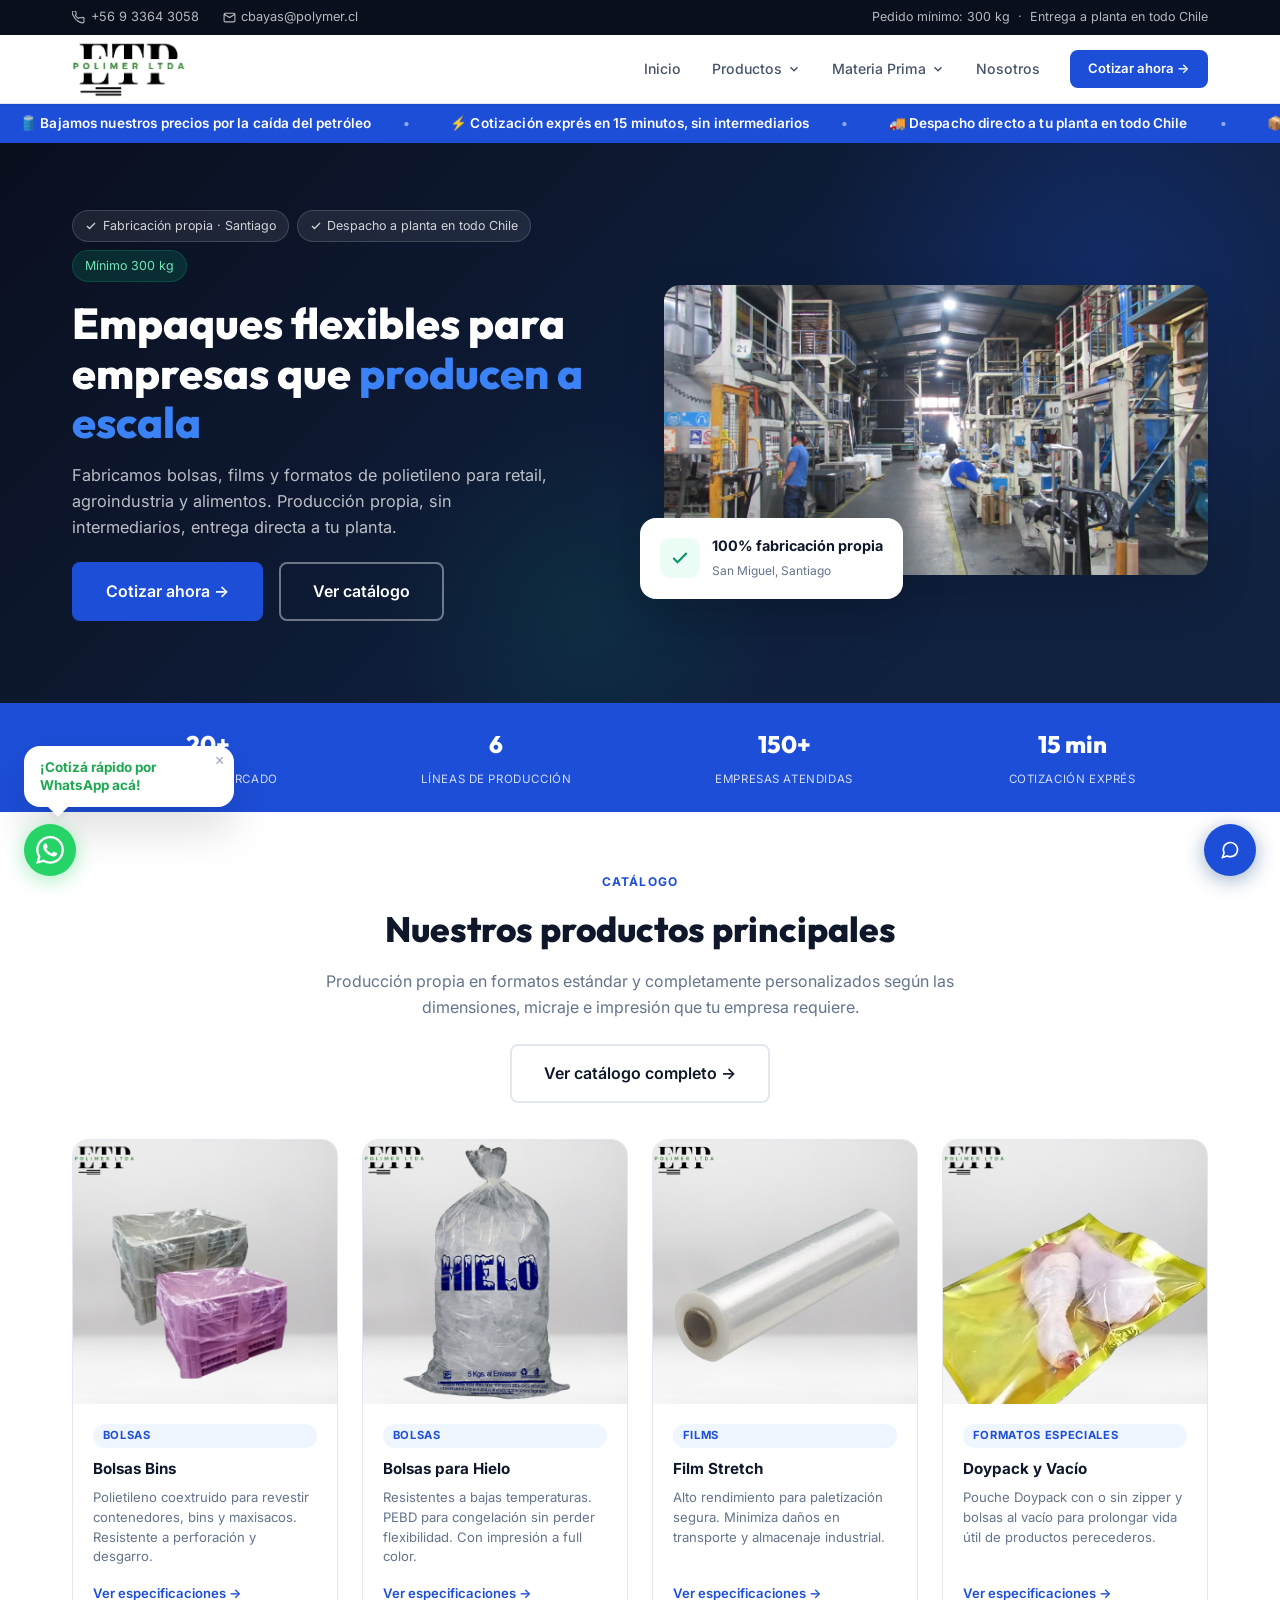
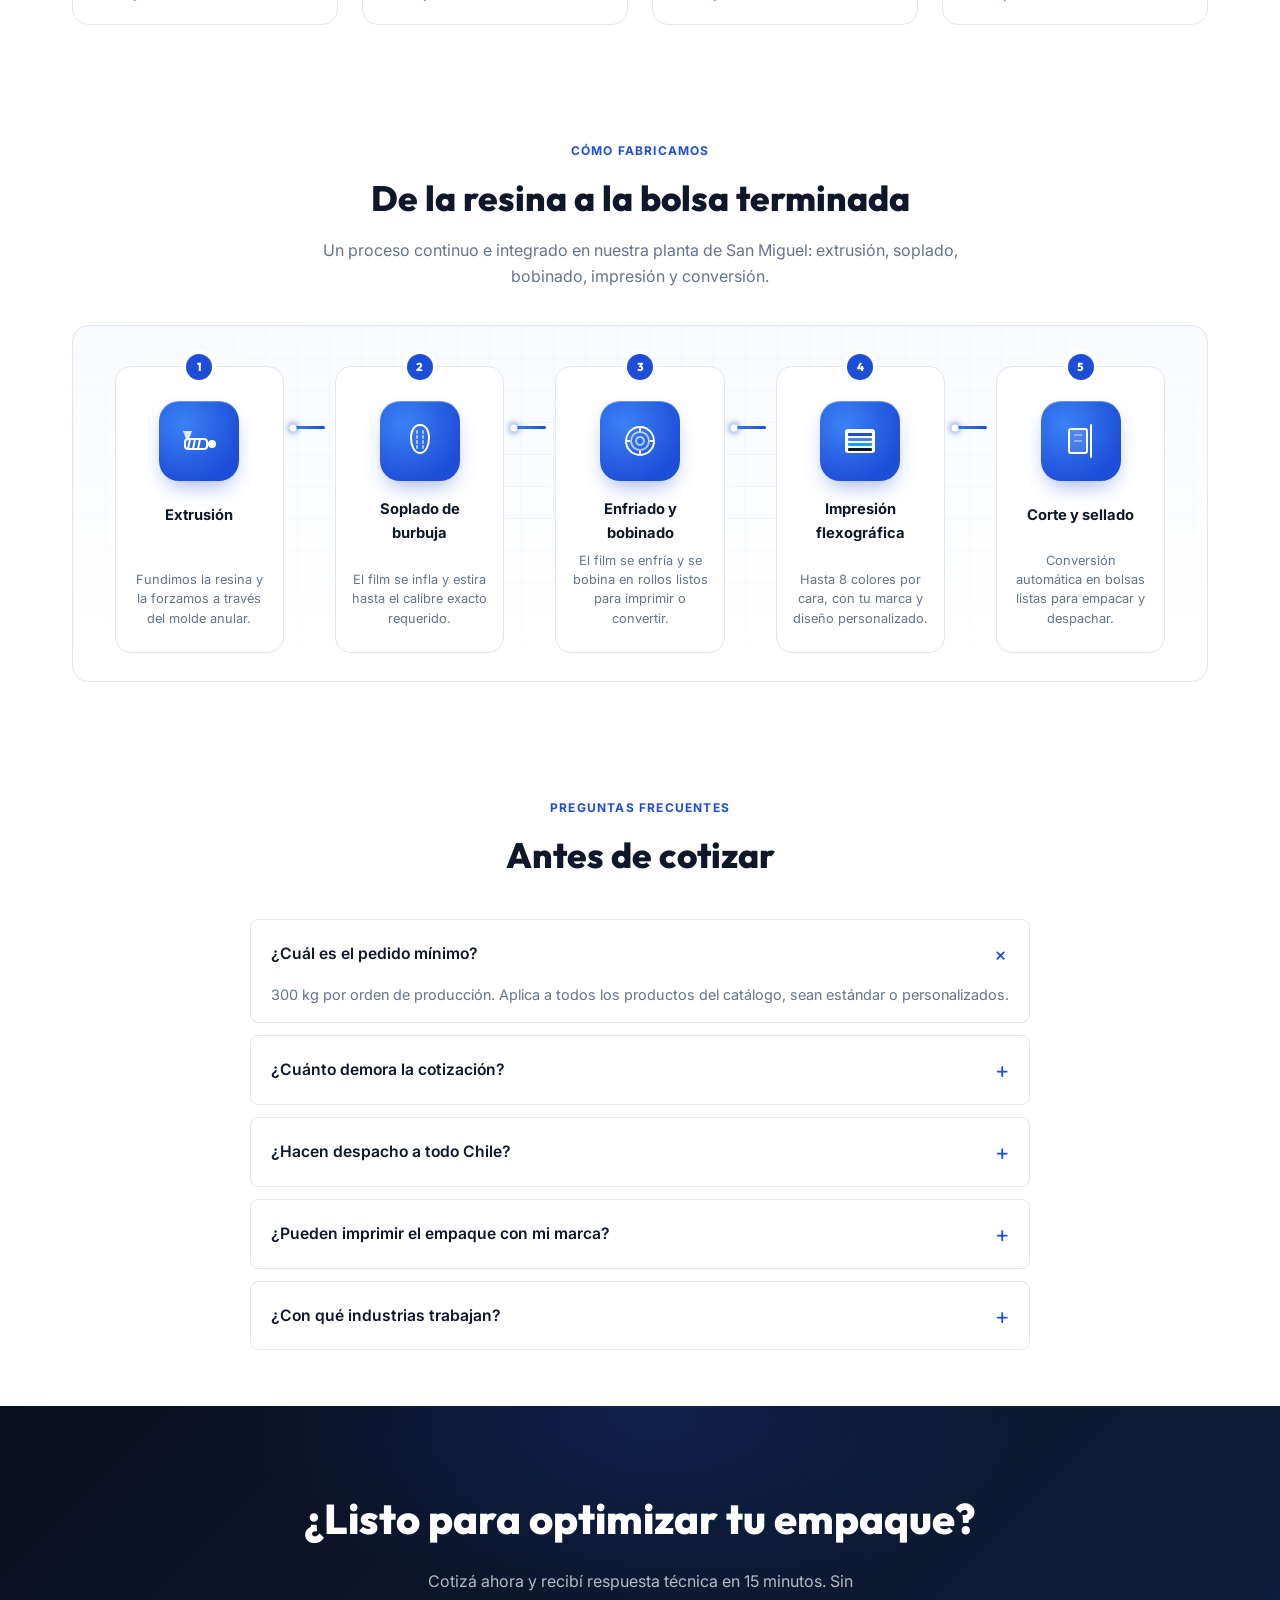
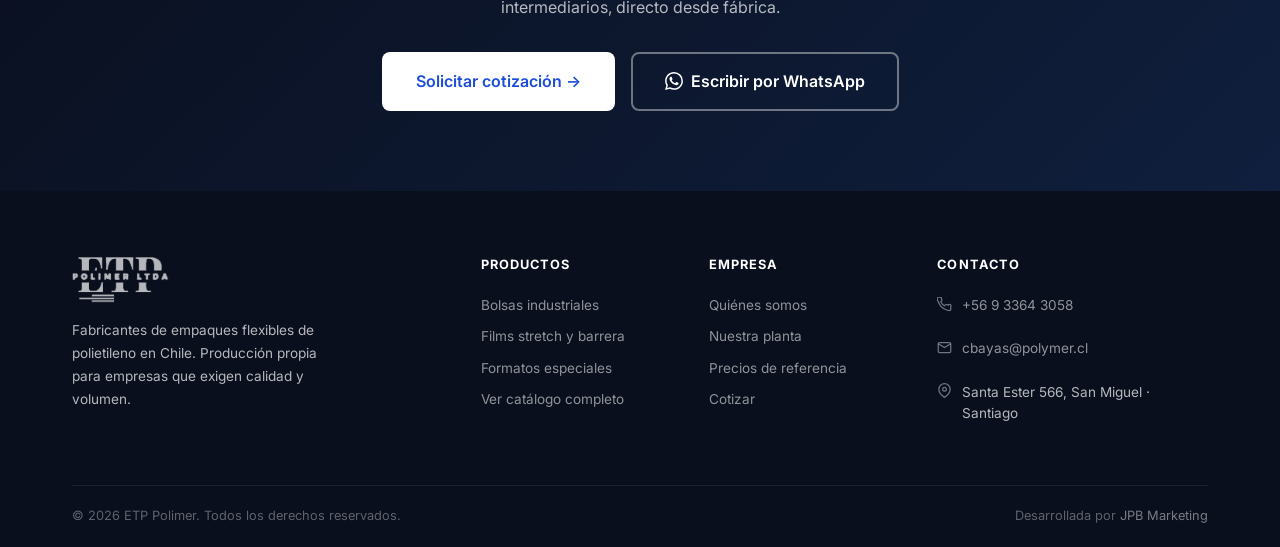
==== commit ab4f803e: "Revert "Rediseño hacia un look más formal y profesional" This reverts commit 7a835c31eb12d70e2bb2664" ====
--- a/index.html
+++ b/index.html
@@ -7,7 +7,7 @@
   <meta name="description" content="Fabricantes de empaques flexibles de polietileno en Chile. Bolsas industriales, films y formatos especiales para retail, agroindustria y alimentos. Pedido mínimo 300 kg.">
   <link rel="preconnect" href="https://fonts.googleapis.com">
   <link rel="preconnect" href="https://fonts.gstatic.com" crossorigin>
-  <link href="https://fonts.googleapis.com/css2?family=Inter:wght@400;500;600;700&family=Fraunces:opsz,wght@9..144,500;9..144,600;9..144,700&display=swap" rel="stylesheet">
+  <link href="https://fonts.googleapis.com/css2?family=Inter:wght@400;500;600;700&family=Outfit:wght@700;800;900&display=swap" rel="stylesheet">
   <link rel="stylesheet" href="styles.css">
   <link rel="icon" href="favicon.ico" sizes="any">
   <link rel="icon" type="image/png" sizes="32x32" href="img/favicon-32.png">
@@ -139,14 +139,14 @@
 <!-- PRICE TICKER -->
 <div class="price-ticker" aria-hidden="true">
   <div class="price-ticker-track">
-    <span class="price-ticker-item"><svg width="13" height="13" viewBox="0 0 24 24" fill="none" stroke="currentColor" stroke-width="2"><polyline points="23 18 13.5 8.5 8.5 13.5 1 6"/><polyline points="17 18 23 18 23 12"/></svg>Bajamos nuestros precios por la caída del petróleo</span>
-    <span class="price-ticker-item"><svg width="13" height="13" viewBox="0 0 24 24" fill="none" stroke="currentColor" stroke-width="2"><circle cx="12" cy="12" r="10"/><polyline points="12 6 12 12 16 14"/></svg>Cotización exprés en 15 minutos, sin intermediarios</span>
-    <span class="price-ticker-item"><svg width="13" height="13" viewBox="0 0 24 24" fill="none" stroke="currentColor" stroke-width="2"><rect x="1" y="6" width="15" height="12"/><path d="M16 10h4l3 3v5h-7"/><circle cx="6" cy="19" r="2"/><circle cx="18" cy="19" r="2"/></svg>Despacho directo a tu planta en todo Chile</span>
-    <span class="price-ticker-item"><svg width="13" height="13" viewBox="0 0 24 24" fill="none" stroke="currentColor" stroke-width="2"><path d="M21 8l-9-5-9 5 9 5 9-5z"/><path d="M3 8v8l9 5 9-5V8"/><path d="M12 13v8"/></svg>Fabricación propia · Pedido mínimo 300 kg</span>
-    <span class="price-ticker-item"><svg width="13" height="13" viewBox="0 0 24 24" fill="none" stroke="currentColor" stroke-width="2"><polyline points="23 18 13.5 8.5 8.5 13.5 1 6"/><polyline points="17 18 23 18 23 12"/></svg>Bajamos nuestros precios por la caída del petróleo</span>
-    <span class="price-ticker-item"><svg width="13" height="13" viewBox="0 0 24 24" fill="none" stroke="currentColor" stroke-width="2"><circle cx="12" cy="12" r="10"/><polyline points="12 6 12 12 16 14"/></svg>Cotización exprés en 15 minutos, sin intermediarios</span>
-    <span class="price-ticker-item"><svg width="13" height="13" viewBox="0 0 24 24" fill="none" stroke="currentColor" stroke-width="2"><rect x="1" y="6" width="15" height="12"/><path d="M16 10h4l3 3v5h-7"/><circle cx="6" cy="19" r="2"/><circle cx="18" cy="19" r="2"/></svg>Despacho directo a tu planta en todo Chile</span>
-    <span class="price-ticker-item"><svg width="13" height="13" viewBox="0 0 24 24" fill="none" stroke="currentColor" stroke-width="2"><path d="M21 8l-9-5-9 5 9 5 9-5z"/><path d="M3 8v8l9 5 9-5V8"/><path d="M12 13v8"/></svg>Fabricación propia · Pedido mínimo 300 kg</span>
+    <span class="price-ticker-item">🛢️ Bajamos nuestros precios por la caída del petróleo</span>
+    <span class="price-ticker-item">⚡ Cotización exprés en 15 minutos, sin intermediarios</span>
+    <span class="price-ticker-item">🚚 Despacho directo a tu planta en todo Chile</span>
+    <span class="price-ticker-item">📦 Fabricación propia · Pedido mínimo 300 kg</span>
+    <span class="price-ticker-item">🛢️ Bajamos nuestros precios por la caída del petróleo</span>
+    <span class="price-ticker-item">⚡ Cotización exprés en 15 minutos, sin intermediarios</span>
+    <span class="price-ticker-item">🚚 Despacho directo a tu planta en todo Chile</span>
+    <span class="price-ticker-item">📦 Fabricación propia · Pedido mínimo 300 kg</span>
   </div>
 </div>
 
--- a/styles.css
+++ b/styles.css
@@ -22,9 +22,9 @@
   --border:     #E2E8F0;
   --radius:     8px;
   --radius-lg:  16px;
-  --shadow-sm:  0 1px 2px rgba(15,23,42,.06);
-  --shadow:     0 2px 10px rgba(15,23,42,.08);
-  --shadow-lg:  0 10px 28px rgba(15,23,42,.12);
+  --shadow-sm:  0 1px 3px rgba(0,0,0,.08);
+  --shadow:     0 4px 16px rgba(0,0,0,.10);
+  --shadow-lg:  0 20px 48px rgba(0,0,0,.14);
   --transition: .2s ease;
 }
 
@@ -102,7 +102,7 @@
 /* PAGE HEADER */
 .page-header { background: var(--navy); color: var(--white); padding: 4rem 0 3rem; }
 .page-header .section-label { color: var(--blue-light); }
-.page-header h1 { font-family: 'Fraunces', serif; font-size: clamp(2rem, 4vw, 2.8rem); font-weight: 600; margin: .5rem 0 1rem; }
+.page-header h1 { font-family: 'Outfit', sans-serif; font-size: clamp(2rem, 4vw, 2.8rem); font-weight: 800; margin: .5rem 0 1rem; }
 .page-header p { color: rgba(255,255,255,.7); max-width: 540px; }
 .breadcrumb { display: flex; align-items: center; gap: .5rem; font-size: .82rem; color: rgba(255,255,255,.5); margin-bottom: 1rem; }
 .breadcrumb a { color: rgba(255,255,255,.5); }
@@ -111,22 +111,22 @@
 
 /* HERO */
 .hero { background: linear-gradient(135deg, var(--dark) 0%, #0F1F3D 60%, #112240 100%); color: var(--white); padding: 4.2rem 0 3.4rem; position: relative; overflow: hidden; }
-.hero::before { content: ''; position: absolute; top: -30%; right: -10%; width: 600px; height: 600px; background: radial-gradient(circle, rgba(29,78,216,.14) 0%, transparent 70%); pointer-events: none; }
-.hero::after { content: ''; position: absolute; bottom: -20%; left: 30%; width: 400px; height: 400px; background: radial-gradient(circle, rgba(5,150,105,.07) 0%, transparent 70%); pointer-events: none; }
+.hero::before { content: ''; position: absolute; top: -30%; right: -10%; width: 600px; height: 600px; background: radial-gradient(circle, rgba(29,78,216,.25) 0%, transparent 70%); pointer-events: none; }
+.hero::after { content: ''; position: absolute; bottom: -20%; left: 30%; width: 400px; height: 400px; background: radial-gradient(circle, rgba(5,150,105,.12) 0%, transparent 70%); pointer-events: none; }
 .hero-grid { display: grid; grid-template-columns: 1fr 1fr; gap: 3rem; align-items: center; position: relative; z-index: 1; }
 .hero-tags { display: flex; flex-wrap: wrap; gap: .5rem; margin-bottom: 1.1rem; }
 .hero-tag { display: inline-flex; align-items: center; gap: .35rem; background: rgba(255,255,255,.08); border: 1px solid rgba(255,255,255,.15); padding: .3rem .75rem; border-radius: 100px; font-size: .78rem; color: rgba(255,255,255,.8); }
 .hero-tag.green { background: rgba(5,150,105,.2); border-color: rgba(5,150,105,.3); color: #6EE7B7; }
-.hero h1 { font-family: 'Fraunces', serif; font-size: clamp(1.9rem, 3.6vw, 2.7rem); font-weight: 600; line-height: 1.15; margin-bottom: .85rem; }
+.hero h1 { font-family: 'Outfit', sans-serif; font-size: clamp(1.9rem, 3.6vw, 2.7rem); font-weight: 800; line-height: 1.15; margin-bottom: .85rem; }
 .hero h1 span { color: var(--blue-light); }
 .hero p { color: rgba(255,255,255,.72); font-size: 1.02rem; line-height: 1.6; margin-bottom: 1.4rem; max-width: 480px; }
 .hero-actions { display: flex; gap: 1rem; flex-wrap: wrap; margin-bottom: 1.75rem; }
 .hero-stats { display: flex; gap: 2.5rem; padding-top: 1.4rem; border-top: 1px solid rgba(255,255,255,.1); }
-.hero-stat-num { font-family: 'Fraunces', serif; font-size: 1.6rem; font-weight: 600; color: var(--white); display: block; }
+.hero-stat-num { font-family: 'Outfit', sans-serif; font-size: 1.6rem; font-weight: 800; color: var(--white); display: block; }
 .hero-stat-lbl { font-size: .78rem; color: rgba(255,255,255,.5); text-transform: uppercase; letter-spacing: .05em; }
 .hero-image-col { position: relative; }
 .hero-img { width: 100%; height: 290px; object-fit: cover; border-radius: var(--radius-lg); box-shadow: var(--shadow-lg); }
-.hero-badge-float { position: absolute; bottom: -1.25rem; left: 1.25rem; background: var(--white); border: 1px solid var(--border); border-radius: var(--radius); padding: .9rem 1.1rem; box-shadow: var(--shadow); display: flex; align-items: center; gap: .75rem; }
+.hero-badge-float { position: absolute; bottom: -1.5rem; left: -1.5rem; background: var(--white); border-radius: var(--radius-lg); padding: 1rem 1.25rem; box-shadow: var(--shadow-lg); display: flex; align-items: center; gap: .75rem; }
 .hbf-icon { width: 40px; height: 40px; background: var(--green-pale); border-radius: 10px; display: flex; align-items: center; justify-content: center; }
 .hbf-text strong { display: block; font-size: .9rem; font-weight: 700; color: var(--text); }
 .hbf-text span { font-size: .75rem; color: var(--text-light); }
@@ -136,7 +136,7 @@
 .section-pad { padding: 3.5rem 0; }
 .section-label { display: inline-block; font-size: .75rem; font-weight: 700; text-transform: uppercase; letter-spacing: .1em; color: var(--blue); margin-bottom: .6rem; }
 .section-header { text-align: center; max-width: 640px; margin: 0 auto 2.25rem; }
-.section-header h2 { font-family: 'Fraunces', serif; font-size: clamp(1.6rem, 3vw, 2.2rem); font-weight: 600; margin-bottom: .75rem; color: var(--text); }
+.section-header h2 { font-family: 'Outfit', sans-serif; font-size: clamp(1.6rem, 3vw, 2.2rem); font-weight: 800; margin-bottom: .75rem; color: var(--text); }
 .section-header p { color: var(--text-light); }
 .bg-gray { background: var(--gray-50); }
 .bg-dark { background: var(--navy); color: var(--white); }
@@ -145,13 +145,13 @@
 .stats-bar { background: var(--blue); color: var(--white); padding: 1.1rem 0; }
 .stats-grid { display: grid; grid-template-columns: repeat(4, 1fr); gap: 1rem; }
 .stat-item { text-align: center; padding: .25rem; }
-.stat-num { font-family: 'Fraunces', serif; font-size: 1.5rem; font-weight: 600; display: block; margin-bottom: .1rem; }
+.stat-num { font-family: 'Outfit', sans-serif; font-size: 1.5rem; font-weight: 800; display: block; margin-bottom: .1rem; }
 .stat-lbl { font-size: .72rem; opacity: .8; text-transform: uppercase; letter-spacing: .05em; }
 
 /* INDUSTRIES */
 .industries-grid { display: grid; grid-template-columns: repeat(5, 1fr); gap: 1rem; }
 .industry-card { background: var(--white); border: 1px solid var(--border); border-radius: var(--radius-lg); padding: 1.75rem 1.25rem; text-align: center; cursor: pointer; transition: all var(--transition); color: var(--text); }
-.industry-card:hover { border-color: var(--blue); box-shadow: var(--shadow); transform: translateY(-1px); }
+.industry-card:hover { border-color: var(--blue); box-shadow: var(--shadow); transform: translateY(-3px); }
 .industry-card:hover .industry-icon { background: var(--blue); }
 .industry-card:hover .industry-icon svg { stroke: var(--white); }
 .industry-icon { width: 52px; height: 52px; background: var(--blue-pale); border-radius: 12px; display: flex; align-items: center; justify-content: center; margin: 0 auto 1rem; transition: background var(--transition); }
@@ -162,7 +162,7 @@
 /* PRODUCTS */
 .products-grid { display: grid; grid-template-columns: repeat(4, 1fr); gap: 1.5rem; }
 .product-card { background: var(--white); border: 1px solid var(--border); border-radius: var(--radius-lg); overflow: hidden; transition: all var(--transition); color: var(--text); display: flex; flex-direction: column; }
-.product-card:hover { box-shadow: var(--shadow); transform: translateY(-1px); border-color: var(--blue-light); }
+.product-card:hover { box-shadow: var(--shadow); transform: translateY(-3px); border-color: var(--blue-light); }
 .product-card-img { aspect-ratio: 1/1; overflow: hidden; background: var(--gray-100); display: flex; align-items: center; justify-content: center; }
 .product-card-img img { width: 100%; height: 100%; object-fit: cover; transition: transform .4s ease; }
 .product-card:hover .product-card-img img { transform: scale(1.05); }
@@ -184,7 +184,7 @@
 .filter-item.active .filter-count { background: #DBEAFE; color: var(--blue); }
 .catalog-grid { display: grid; grid-template-columns: repeat(3, 1fr); gap: 1.25rem; }
 .catalog-header { display: flex; justify-content: space-between; align-items: center; margin-bottom: 1.5rem; }
-.catalog-header h2 { font-family: 'Fraunces', serif; font-size: 1.4rem; font-weight: 600; }
+.catalog-header h2 { font-family: 'Outfit', sans-serif; font-size: 1.4rem; font-weight: 700; }
 .catalog-count { font-size: .85rem; color: var(--text-light); }
 
 /* FEATURES */
@@ -198,21 +198,21 @@
 .process-steps { display: grid; grid-template-columns: repeat(4, 1fr); gap: 0; position: relative; }
 .process-steps::before { content: ''; position: absolute; top: 28px; left: calc(12.5% + 28px); width: calc(75% - 56px); height: 2px; background: var(--border); z-index: 0; }
 .process-step { text-align: center; padding: 0 1rem; position: relative; z-index: 1; }
-.step-num { width: 56px; height: 56px; background: var(--blue); color: var(--white); border-radius: 50%; display: flex; align-items: center; justify-content: center; font-family: 'Fraunces', serif; font-weight: 600; font-size: 1.1rem; margin: 0 auto 1.25rem; box-shadow: 0 0 0 6px var(--blue-pale); }
+.step-num { width: 56px; height: 56px; background: var(--blue); color: var(--white); border-radius: 50%; display: flex; align-items: center; justify-content: center; font-family: 'Outfit', sans-serif; font-weight: 800; font-size: 1.1rem; margin: 0 auto 1.25rem; box-shadow: 0 0 0 6px var(--blue-pale); }
 .process-step h3 { font-size: .95rem; font-weight: 700; margin-bottom: .4rem; }
 .process-step p { font-size: .82rem; color: var(--text-light); }
 
 /* CTA BANNER */
 .cta-banner { background: linear-gradient(135deg, var(--dark) 0%, #0F1F3D 100%); color: var(--white); padding: 5rem 0; text-align: center; position: relative; overflow: hidden; }
-.cta-banner::before { content: ''; position: absolute; top: -50%; left: 50%; transform: translateX(-50%); width: 800px; height: 400px; background: radial-gradient(ellipse, rgba(29,78,216,.12) 0%, transparent 70%); pointer-events: none; }
-.cta-banner h2 { font-family: 'Fraunces', serif; font-size: clamp(1.8rem, 3.5vw, 2.6rem); font-weight: 600; margin-bottom: 1rem; position: relative; }
+.cta-banner::before { content: ''; position: absolute; top: -50%; left: 50%; transform: translateX(-50%); width: 800px; height: 400px; background: radial-gradient(ellipse, rgba(29,78,216,.2) 0%, transparent 70%); pointer-events: none; }
+.cta-banner h2 { font-family: 'Outfit', sans-serif; font-size: clamp(1.8rem, 3.5vw, 2.6rem); font-weight: 800; margin-bottom: 1rem; position: relative; }
 .cta-banner p { color: rgba(255,255,255,.7); margin-bottom: 2rem; max-width: 520px; margin-left: auto; margin-right: auto; position: relative; }
 .cta-actions { display: flex; gap: 1rem; justify-content: center; flex-wrap: wrap; position: relative; }
 
 /* QUOTE FORM */
 .quote-layout { display: grid; grid-template-columns: 1fr 380px; gap: 3rem; align-items: start; }
 .quote-form-wrap { background: var(--white); border: 1px solid var(--border); border-radius: var(--radius-lg); padding: 2.5rem; box-shadow: var(--shadow); }
-.quote-form-wrap h2 { font-family: 'Fraunces', serif; font-size: 1.5rem; font-weight: 600; margin-bottom: .4rem; }
+.quote-form-wrap h2 { font-family: 'Outfit', sans-serif; font-size: 1.5rem; font-weight: 800; margin-bottom: .4rem; }
 .quote-form-wrap > p { color: var(--text-light); font-size: .9rem; margin-bottom: 2rem; }
 .form-group { margin-bottom: 1.25rem; }
 .form-group label { display: block; font-size: .82rem; font-weight: 600; color: var(--gray-800); margin-bottom: .4rem; }
@@ -243,7 +243,7 @@
 /* ABOUT */
 .about-grid { display: grid; grid-template-columns: 1fr 1fr; gap: 4rem; align-items: center; }
 .about-img img { width: 100%; height: 460px; object-fit: cover; border-radius: var(--radius-lg); }
-.about-text h2 { font-family: 'Fraunces', serif; font-size: clamp(1.6rem, 3vw, 2.2rem); font-weight: 600; margin-bottom: 1.25rem; }
+.about-text h2 { font-family: 'Outfit', sans-serif; font-size: clamp(1.6rem, 3vw, 2.2rem); font-weight: 800; margin-bottom: 1.25rem; }
 .about-text p { color: var(--text-light); margin-bottom: 1rem; line-height: 1.75; }
 .spec-list { list-style: none; margin: 1.5rem 0; }
 .spec-list li { display: flex; align-items: center; gap: .75rem; padding: .5rem 0; font-size: .9rem; border-bottom: 1px solid var(--border); }
@@ -388,8 +388,8 @@
 .mp-process { display: flex; align-items: stretch; position: relative; z-index: 1; }
 .mp-stage { flex: 1; text-align: center; padding: 0 .6rem; min-width: 0; position: relative; display: flex; }
 .mp-card { background: var(--white); border: 1px solid var(--border); border-radius: var(--radius-lg); padding: 1.75rem 1rem 1.5rem; width: 100%; display: flex; flex-direction: column; transition: transform var(--transition), box-shadow var(--transition), border-color var(--transition); position: relative; }
-.mp-card:hover { transform: translateY(-1px); box-shadow: var(--shadow); border-color: var(--blue-light); }
-.mp-step-badge { position: absolute; top: -13px; left: 50%; transform: translateX(-50%); width: 26px; height: 26px; border-radius: 50%; background: var(--blue); color: var(--white); font-size: .72rem; font-weight: 700; display: flex; align-items: center; justify-content: center; box-shadow: 0 0 0 4px var(--white); z-index: 2; }
+.mp-card:hover { transform: translateY(-5px); box-shadow: var(--shadow); border-color: var(--blue-light); }
+.mp-step-badge { position: absolute; top: -13px; left: 50%; transform: translateX(-50%); width: 26px; height: 26px; border-radius: 50%; background: var(--blue); color: var(--white); font-size: .72rem; font-weight: 800; font-family: 'Outfit', sans-serif; display: flex; align-items: center; justify-content: center; box-shadow: 0 0 0 4px var(--white); z-index: 2; }
 .mp-icon { width: 80px; height: 80px; border-radius: 20px; background: radial-gradient(circle at 30% 28%, var(--blue-light), var(--blue) 75%); display: flex; align-items: center; justify-content: center; margin: .35rem auto 1.1rem; flex-shrink: 0; box-shadow: 0 10px 22px -8px rgba(29,78,216,.5), inset 0 1px 0 rgba(255,255,255,.3); }
 .mp-stage h3 { font-size: .92rem; font-weight: 700; margin-bottom: .35rem; min-height: 2.4em; display: flex; align-items: center; justify-content: center; }
 .mp-stage p { font-size: .8rem; color: var(--text-light); line-height: 1.5; margin-top: auto; }
@@ -485,11 +485,10 @@
 }
 
 /* PRICE TICKER (marquee) */
-.price-ticker { overflow: hidden; background: var(--navy); white-space: nowrap; }
+.price-ticker { overflow: hidden; background: var(--blue); white-space: nowrap; }
 .price-ticker-track { display: flex; width: max-content; animation: ticker-scroll 32s linear infinite; }
-.price-ticker-item { display: flex; align-items: center; gap: .6rem; padding: .55rem 1.25rem; color: rgba(255,255,255,.85); font-weight: 500; font-size: .82rem; letter-spacing: .01em; }
-.price-ticker-item svg { flex-shrink: 0; opacity: .7; }
-.price-ticker-item::after { content: '•'; opacity: .35; margin-left: 1.25rem; }
+.price-ticker-item { display: flex; align-items: center; gap: .75rem; padding: .55rem 1.25rem; color: var(--white); font-weight: 600; font-size: .85rem; letter-spacing: .01em; }
+.price-ticker-item::after { content: '•'; opacity: .5; margin-left: 1.25rem; }
 @keyframes ticker-scroll { to { transform: translateX(-50%); } }
 @media (prefers-reduced-motion: reduce) {
   .price-ticker-track { animation: none; }
